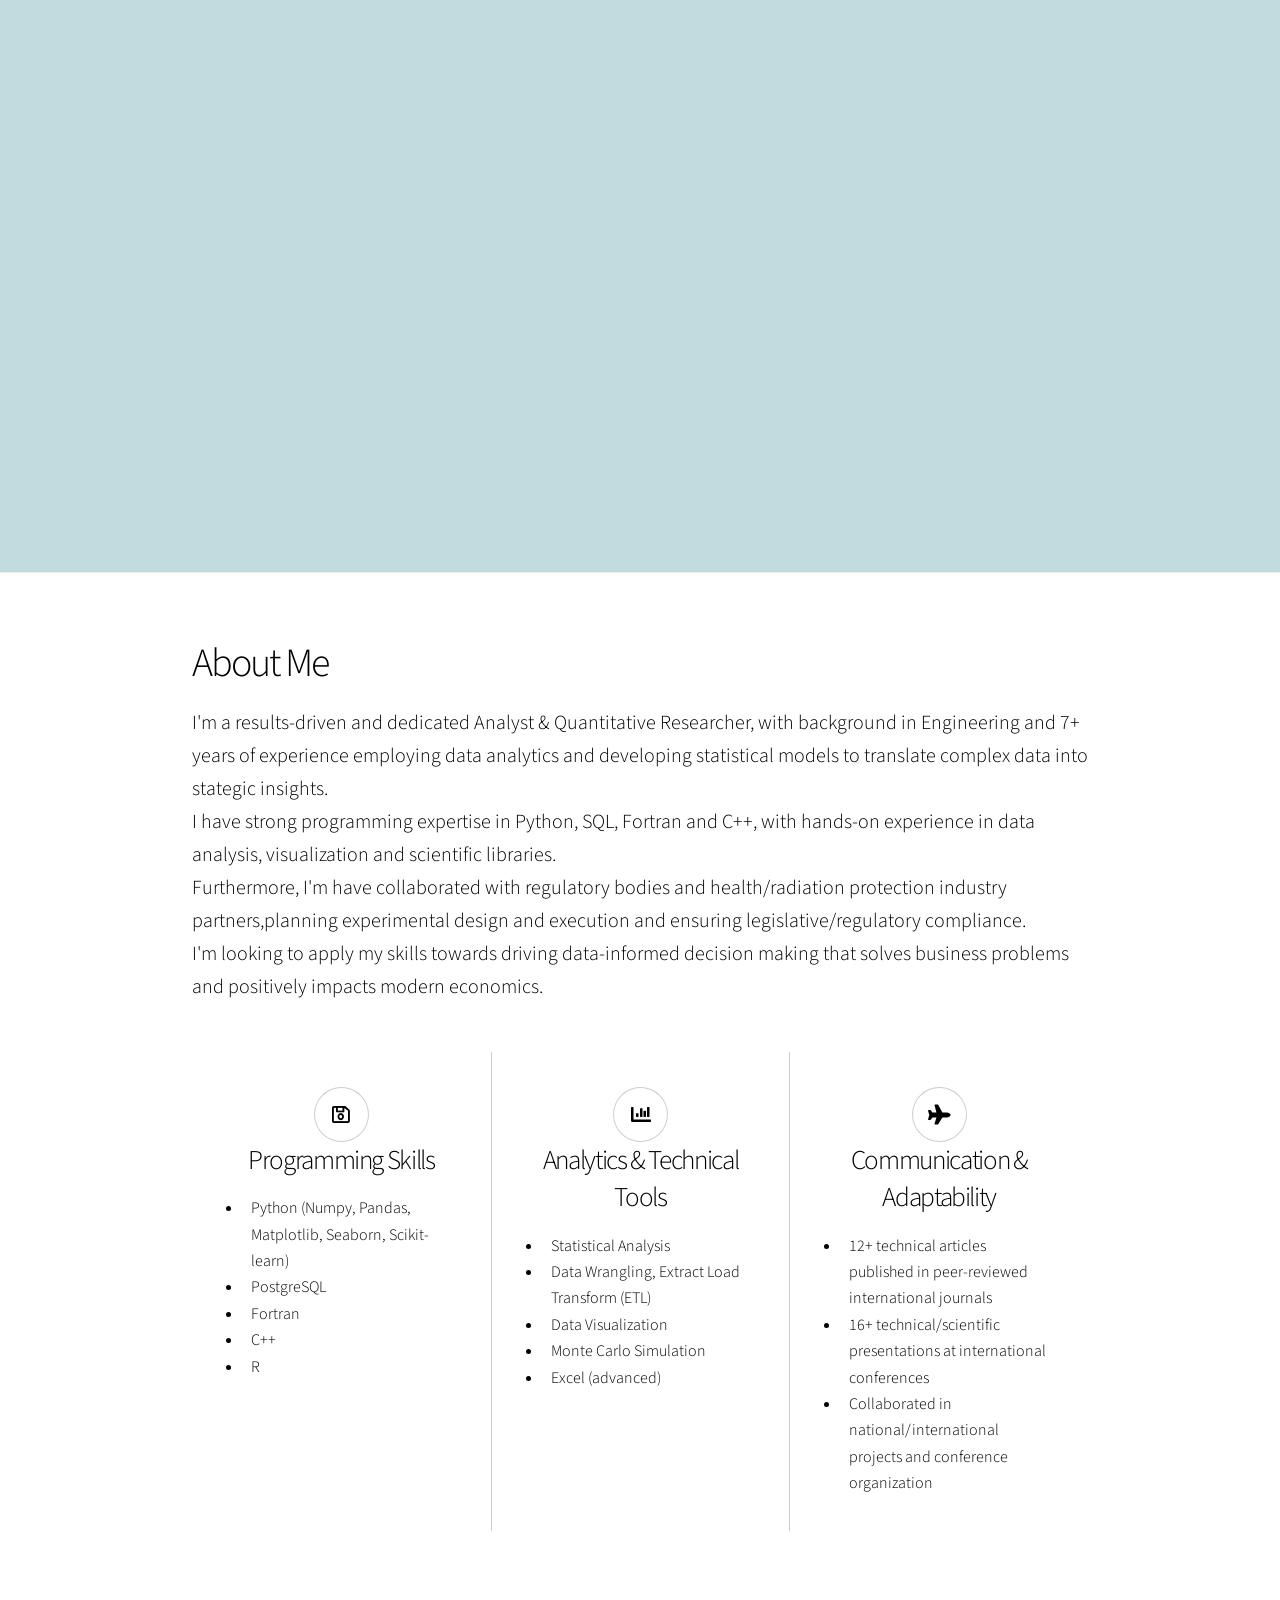
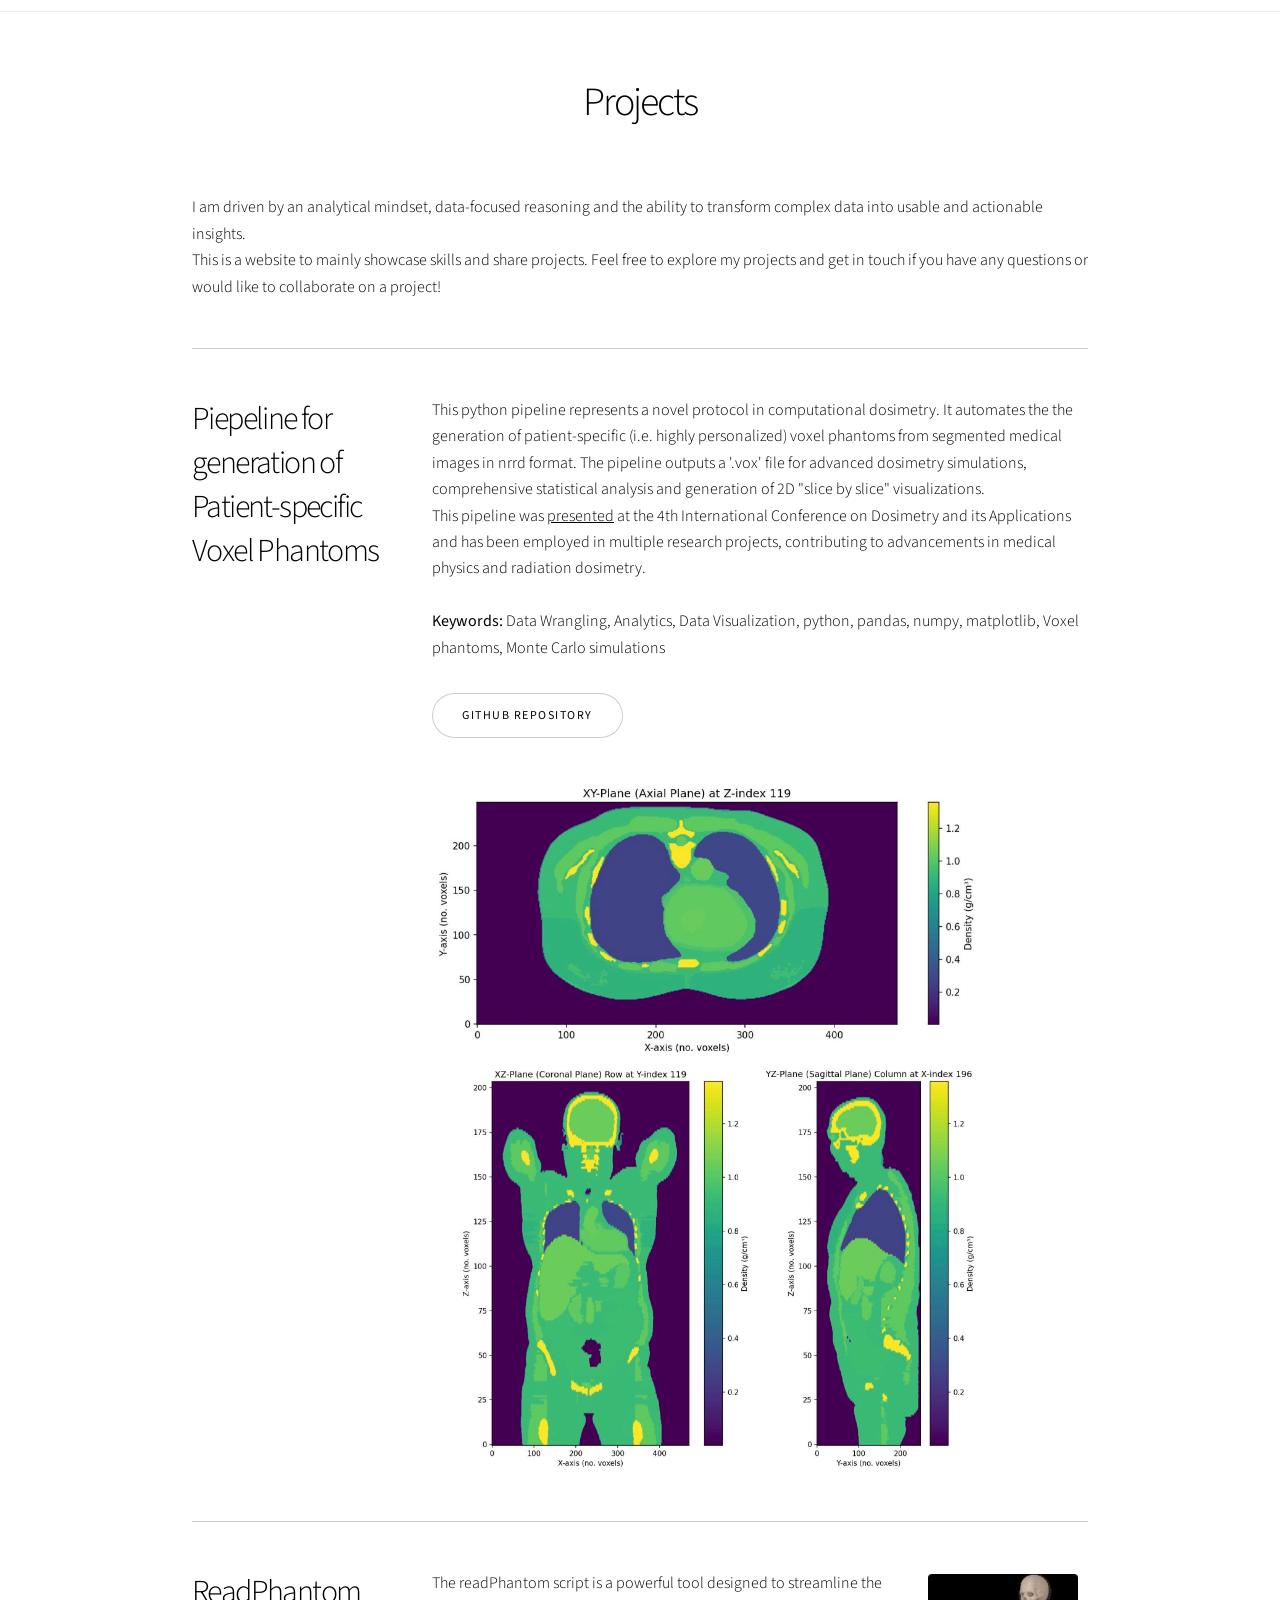
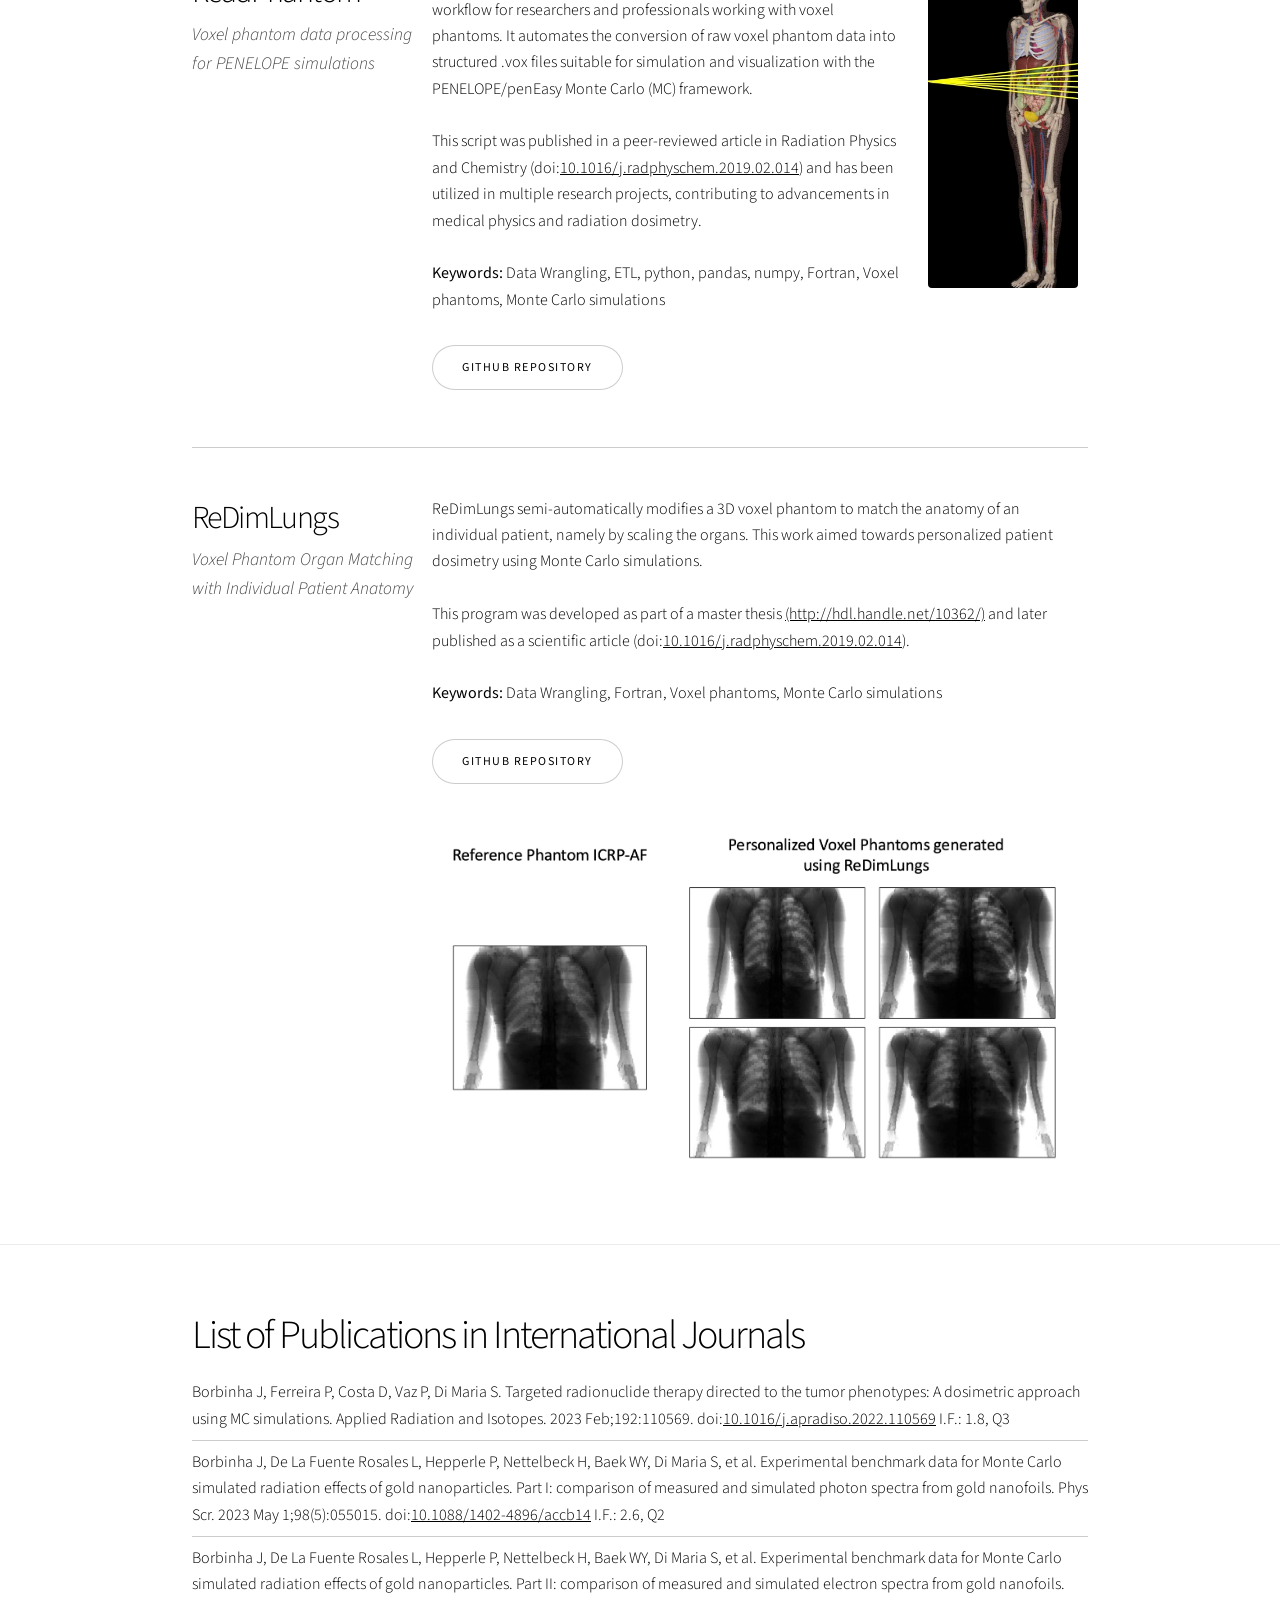
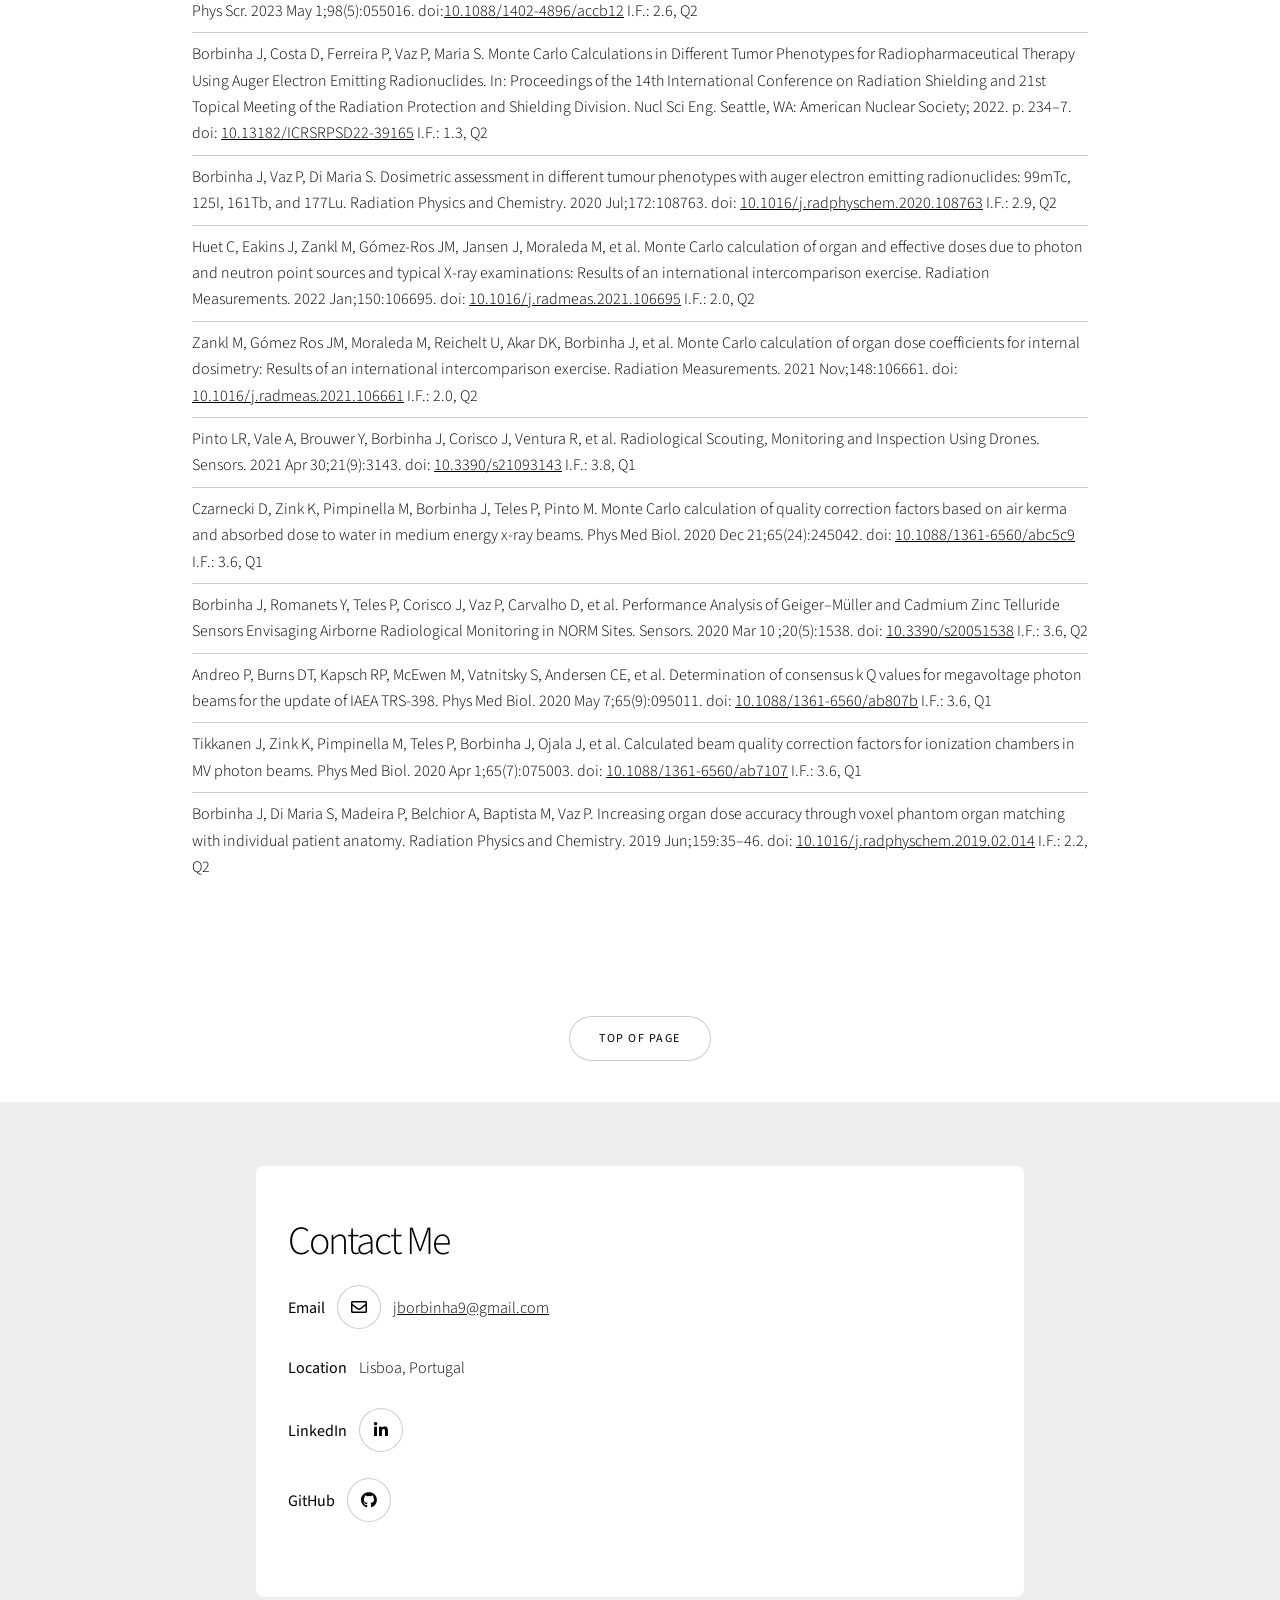
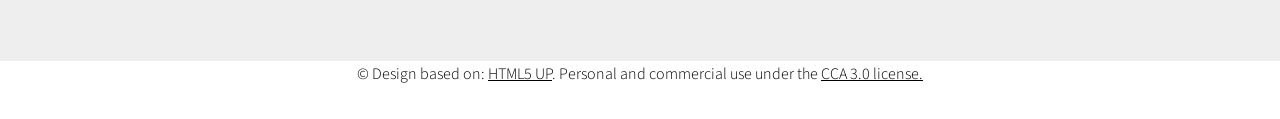
==== docs/index.html @ db6b52e3 "Update index.html" ====
<!DOCTYPE HTML>
<!--
	Personal website for publishing portfolio of Jorge Cebola Borbinha
	https://jorgeborbinha.github.io 
-->
<html>
	<head>
		<title>Jorge Borbinha</title>
		<meta charset="utf-8" />
		<meta name="viewport" content="width=device-width, initial-scale=1, user-scalable=no" />
		<link rel="stylesheet" href="assets/css/main.css" />
		<noscript><link rel="stylesheet" href="assets/css/noscript.css" /></noscript>
	</head>
	<body class="is-preload">

		<!-- Wrapper -->
			<div id="wrapper" class="divided">

				<!-- Banner Wallpaper -->
					<section class="banner style1 orient-left color6 content-align-left image-position-right halfscreen onload-image-fade-up onload-content-fade-up"> <!--- onload-content-fade-right --->
						<div class="content">
							<h1>Greetings! <br> I'm Jorge Borbinha!</h1>
							<p class="major">I'm an Analyst & Quantitative Researcher, passionate 
								about employing data analytics, visualization and developing statistical models to translate 
								complex data into stategic insights.
							</p>
							
							<ul class="icons">
							<li><a href="mailto:jborbinha9@gmail.com" class="icon style2 fa-envelope"><span class="label">Email</span></a></li>
							<li><a href="https://www.linkedin.com/in/jorgeborbinha/" class="icon brands style2 fa-linkedin-in"><span class="label">Linked In</span></a></li>
							<li><a href="https://github.com/jorge-borbinha" class="icon brands style2 fa-github"><span class="label">Github</span></a></li>
							</ul>
							
							<!-- DOWNLOAD CV BUTTON -- -- -- -- -- -- -- -- -- DOWNLOAD CV BUTTON -->
							<p><a href="CV/CV_Jorge_Borbinha.pdf" class="button"> Download CV </a></p>
							<!-- DOWNLOAD CV BUTTON -- -- -- -- -- -- -- -- -- DOWNLOAD CV BUTTON -->

						</div>

						<div class="image">
							<img src="images/foto_JB.jpg" alt="" />
						</div>
					</section>

				<!-- About Me -->
					<section class="wrapper style1 align-left">
						<div class="inner">
							<h2>About Me</h2>
							<p class="major">I'm a results-driven and dedicated Analyst & Quantitative Researcher, with background in Engineering and 
								7+ years of experience employing data analytics and developing statistical models to translate complex 
								data into stategic insights.
						    <br>I have strong programming expertise in Python, SQL, Fortran and C++, with hands-on experience in data analysis, 
							visualization and scientific libraries. 
							<br>Furthermore, I'm have collaborated with regulatory bodies and health/radiation protection industry partners,planning 
							experimental design and execution and ensuring legislative/regulatory compliance.
							<br>I'm looking to apply my skills towards driving data-informed decision making that solves business problems and 
							positively impacts modern economics.
							</p>

								<div class="items style1 medium "> <!-- onscroll-fade-in -->
								<section>
									<span class="icon style2 major fa-save"> <h4> Programming Skills </h4> </span>
									<ul>
									<li> Python (Numpy, Pandas, Matplotlib, Seaborn, Scikit-learn)</li>
									<li> PostgreSQL</li>
									<li> Fortran</li>
									<li> C++</li>
									<li> R</li>
									</ul>
								</section>
								<section>
									<span class="icon solid style2 major fa-chart-bar"> <h4>Analytics & Technical Tools</h4> </span>
									<ul>
									<li> Statistical Analysis</li>
									<li> Data Wrangling, Extract Load Transform (ETL)</li>
									<li> Data Visualization</li>
									<li> Monte Carlo Simulation</li>
									<li> Excel (advanced)</li>
									</ul>
								</section>
								<section>
									<span class="icon solid style2 major fa-plane"> <h4>Communication & Adaptability</h4> </span>
		                            <ul>
									<li>12+ technical articles published in peer-reviewed international journals</li>
									<li>16+ technical/scientific presentations at international conferences</li>
									<li>Collaborated in national/international projects and conference organization</li>
								    </ul>
								</section>
							</div>
						</div>
					</section>

				<!-- Projects -->
					<section class="wrapper style1 align-center">
						<div class="inner">
							<h2>Projects</h2>

							<div class="index align-left">
							<p>I am driven by an analytical mindset, data-focused reasoning and the ability to transform complex data into 
								usable and actionable insights.
							<br>This is a website to mainly showcase skills and share projects. 
								Feel free to explore my projects and get in touch if you have any questions or would like to collaborate on a project! 
							</p>
							<!-- Project 1 -->
							<section>
								<header>
									<h3>Piepeline for generation of Patient-specific <br> Voxel Phantoms</h3>
								</header>
								<div class="content">
								<p>
								This python pipeline represents a novel protocol in computational dosimetry. It automates the the generation of 
								patient-specific (i.e. highly personalized) voxel phantoms from segmented medical images in nrrd format.
								The pipeline outputs a '.vox' file for advanced dosimetry simulations, comprehensive statistical analysis and 
								generation of 2D "slice by slice" visualizations.
								<br>
								This pipeline was <a href="https://github.com/jorge-borbinha/Patient-specific_voxel_phantom_generation/blob/445ae0bfa9ae446052cf36122c849203a5ff1c18/resources/apr_ICDA4_JB.pdf" target="_blank">presented</a> at the 
								4th International Conference on Dosimetry and its Applications and has been employed in multiple research projects, 
								contributing to advancements in medical physics and radiation dosimetry.
								<br><br>
								<b>Keywords:</b> Data Wrangling, Analytics, Data Visualization, python, pandas, numpy, matplotlib, Voxel phantoms, Monte Carlo simulations
								</p>
								<ul class="actions stacked">
									<li><a href="https://github.com/jorge-borbinha/Patient-specific_voxel_phantom_file_generation" target="_blank" class="button">Github Repository</a></li>
								</ul>
								<span class="image fit">
									<a href="https://github.com/jorge-borbinha/Patient-specific_voxel_phantom_generation" target="_blank"> 
										<img src="images/phantom_avg_plots.jpg" 
										alt="Comparison between reference phantom ICRP-AF and four examples of personalized voxel phantoms generated using reDimLungs." 
										style="width:550px; height:auto;"/> 
									</a>
								</span>
								</div>
							</section>

							<!-- Project 2 -->
							<section>
								<header>
									<h3>ReadPhantom</h3>
									<p>Voxel phantom data processing for PENELOPE simulations</p>
								</header>
								<div class="content">
								<p>
								<span class="image right">
									<a href="https://github.com/jorge-borbinha/ReadPhantom" target="_blank"> 
										<img src="images/ICRP_AF_image_irradiation.jpg" alt="ICRP-AF voxel phantom thorax irradiated by cone beam." style="width:150px; height:auto;"/> 
									</a>
								</span>
								The readPhantom script is a powerful tool designed to streamline the workflow for researchers and professionals working 
								with voxel phantoms. It automates the conversion of raw voxel phantom data into structured .vox files suitable for 
								simulation and visualization with the PENELOPE/penEasy Monte Carlo (MC) framework.
								<br><br>
								This script was published in a peer-reviewed article in Radiation Physics and Chemistry 
								(doi:<a href="https://doi.org/10.1016/j.radphyschem.2019.02.014" target="_blank">10.1016/j.radphyschem.2019.02.014</a>) 
								and has been utilized in multiple research projects, contributing to advancements in medical physics and radiation dosimetry.
								<br><br>
								<b>Keywords:</b> Data Wrangling, ETL, python, pandas, numpy, Fortran, Voxel phantoms, Monte Carlo simulations
									
								</p>

								<ul class="actions stacked">
								<li><a href="https://github.com/jorge-borbinha/ReadPhantom" target="_blank" class="button">Github Repository</a></li>
								</ul>

								</div>
							</section>

				            <!-- Project 3 -->
							<section>
								<header>
									<h3>ReDimLungs</h3>
									<p>Voxel Phantom Organ Matching with Individual Patient Anatomy</p>
								</header>
								<div class="content">
								<p>ReDimLungs semi-automatically modifies a 3D voxel phantom to match the anatomy of an individual patient, namely 
								by scaling the organs. This work aimed towards personalized patient dosimetry using Monte Carlo simulations.
								<br><br>
								This program was developed as part of a master thesis <a href="https://run.unl.pt/bitstream/10362/29982/1/Borbinha_2017.pdf" target="_blank">(http://hdl.handle.net/10362/)</a> 
								and later published as a scientific article (doi:<a href="https://doi.org/10.1016/j.radphyschem.2019.02.014" target="_blank">10.1016/j.radphyschem.2019.02.014</a>).
								<br><br>
								<b>Keywords:</b> Data Wrangling, Fortran, Voxel phantoms, Monte Carlo simulations
								</p>
								<ul class="actions stacked">
									<li><a href="https://github.com/jorge-borbinha/reDimLungs" target="_blank" class="button">Github Repository</a></li>
								</ul>
								
								<span class="image fit">
									<a href="https://github.com/jorge-borbinha/reDimLungs" target="_blank"> 
										<img src="images/image_ReDimLungs_personalized_phantoms.jpg" 
										alt="Comparison between reference phantom ICRP-AF and four examples of personalized voxel phantoms generated using reDimLungs." 
										style="width:auto; height:340px;"/> 
									</a>
								</span>
								</div>
							</section>

							</div>

						</div>
					</section>

					
				<!-- List of Publications -->
					<section class="wrapper style1 align-left">
						<div class="inner">
							<h2>List of Publications in International Journals</h2>
							<ul class="alt">
								<li>Borbinha J, Ferreira P, Costa D, Vaz P, Di Maria S. Targeted radionuclide therapy directed to the tumor phenotypes: A dosimetric approach using MC simulations. Applied Radiation and Isotopes. 2023 Feb;192:110569. 
									doi:<a href="https://doi.org/10.1016/j.apradiso.2022.110569" target="_blank">10.1016/j.apradiso.2022.110569</a> I.F.: 1.8, Q3</li>
								<li>Borbinha J, De La Fuente Rosales L, Hepperle P, Nettelbeck H, Baek WY, Di Maria S, et al. Experimental benchmark data for Monte Carlo simulated radiation effects of gold nanoparticles. Part I: comparison of measured and simulated photon spectra from gold nanofoils. Phys Scr. 2023 May 1;98(5):055015. 
									doi:<a href="https://doi.org/10.1088/1402-4896/accb14" target="_blank">10.1088/1402-4896/accb14</a> I.F.: 2.6, Q2</li>
								<li>Borbinha J, De La Fuente Rosales L, Hepperle P, Nettelbeck H, Baek WY, Di Maria S, et al. Experimental benchmark data for Monte Carlo simulated radiation effects of gold nanoparticles. Part II: comparison of measured and simulated electron spectra from gold nanofoils. Phys Scr. 2023 May 1;98(5):055016. 
									doi:<a href="https://doi.org/10.1088/1402-4896/accb12" target="_blank">10.1088/1402-4896/accb12</a> I.F.: 2.6, Q2 </li>
								<li>Borbinha J, Costa D, Ferreira P, Vaz P, Maria S. Monte Carlo Calculations in Different Tumor Phenotypes for Radiopharmaceutical Therapy Using Auger Electron Emitting Radionuclides. In: Proceedings of the 14th International Conference on Radiation Shielding and 21st Topical Meeting of the Radiation Protection and Shielding Division. Nucl Sci Eng. Seattle, WA: American Nuclear Society; 2022. p. 234–7. 
									doi: <a href="https://doi.org/10.13182/ICRSRPSD22-39165" target="_blank">10.13182/ICRSRPSD22-39165</a> I.F.: 1.3, Q2 </li>
								<li>Borbinha J, Vaz P, Di Maria S. Dosimetric assessment in different tumour phenotypes with auger electron emitting radionuclides: 99mTc, 125I, 161Tb, and 177Lu. Radiation Physics and Chemistry. 2020 Jul;172:108763. 
									doi: <a href="https://doi.org/10.1016/j.radphyschem.2020.108763" target="_blank">10.1016/j.radphyschem.2020.108763</a> I.F.: 2.9, Q2 </li>
								<li>Huet C, Eakins J, Zankl M, Gómez-Ros JM, Jansen J, Moraleda M, et al. Monte Carlo calculation of organ and effective doses due to photon and neutron point sources and typical X-ray examinations: Results of an international intercomparison exercise. Radiation Measurements. 2022 Jan;150:106695. 
									doi: <a href="https://doi.org/10.1016/j.radmeas.2021.106695" target="_blank">10.1016/j.radmeas.2021.106695</a> I.F.: 2.0, Q2 </li>
								<li>Zankl M, Gómez Ros JM, Moraleda M, Reichelt U, Akar DK, Borbinha J, et al. Monte Carlo calculation of organ dose coefficients for internal dosimetry: Results of an international intercomparison exercise. Radiation Measurements. 2021 Nov;148:106661. 
									doi: <a href="https://doi.org/10.1016/j.radmeas.2021.106661" target="_blank">10.1016/j.radmeas.2021.106661</a> I.F.: 2.0, Q2 </li>
								<li>Pinto LR, Vale A, Brouwer Y, Borbinha J, Corisco J, Ventura R, et al. Radiological Scouting, Monitoring and Inspection Using Drones. Sensors. 2021 Apr 30;21(9):3143. 
									doi: <a href="https://doi.org/10.3390/s21093143" target="_blank">10.3390/s21093143</a> I.F.: 3.8, Q1 </li>
								<li>Czarnecki D, Zink K, Pimpinella M, Borbinha J, Teles P, Pinto M. Monte Carlo calculation of quality correction factors based on air kerma and absorbed dose to water in medium energy x-ray beams. Phys Med Biol. 2020 Dec 21;65(24):245042. 
									doi: <a href="https://doi.org/10.1088/1361-6560/abc5c9" target="_blank">10.1088/1361-6560/abc5c9</a> I.F.: 3.6, Q1 </li>
								<li>Borbinha J, Romanets Y, Teles P, Corisco J, Vaz P, Carvalho D, et al. Performance Analysis of Geiger–Müller and Cadmium Zinc Telluride Sensors Envisaging Airborne Radiological Monitoring in NORM Sites. Sensors. 2020 Mar 10 ;20(5):1538. 
									doi: <a href="https://doi.org/ " target="_blank">10.3390/s20051538</a> I.F.: 3.6, Q2 </li>
								<li>Andreo P, Burns DT, Kapsch RP, McEwen M, Vatnitsky S, Andersen CE, et al. Determination of consensus k Q values for megavoltage photon beams for the update of IAEA TRS-398. Phys Med Biol. 2020 May 7;65(9):095011. 
									doi: <a href="https://doi.org/10.1088/1361-6560/ab807b" target="_blank">10.1088/1361-6560/ab807b</a> I.F.: 3.6, Q1 </li>
								<li>Tikkanen J, Zink K, Pimpinella M, Teles P, Borbinha J, Ojala J, et al. Calculated beam quality correction factors for ionization chambers in MV photon beams. Phys Med Biol. 2020 Apr 1;65(7):075003. 
									doi: <a href="https://doi.org/10.1088/1361-6560/ab7107" target="_blank">10.1088/1361-6560/ab7107</a> I.F.: 3.6, Q1 </li>
								<li>Borbinha J, Di Maria S, Madeira P, Belchior A, Baptista M, Vaz P. Increasing organ dose accuracy through voxel phantom organ matching with individual patient anatomy. Radiation Physics and Chemistry. 2019 Jun;159:35–46. 
									doi: <a href="https://doi.org/10.1016/j.radphyschem.2019.02.014" target="_blank">10.1016/j.radphyschem.2019.02.014</a> I.F.: 2.2, Q2 </li>
							</ul>
							</div>
						</div>
					</section>

				<!-- Back to top button -->
					<section class="wrapper style1 align-center">
						<div class="inner medium">
							<a href="https://jorge-borbinha.github.io" class="button"> TOP OF PAGE </a>
						</div>
					</section>

				<!-- Contact Me -->
					<section class="wrapper style2 align-left">
						<div class="inner medium">
							<h2>Contact Me</h2>
							<p> 
							<b>Email</b>&nbsp;&nbsp;&nbsp; <a href="mailto:jborbinha9@gmail.com" class="icon style2 fa-envelope"><span class="label">Email</span></a> &nbsp;&nbsp; <a href="mailto:jborbinha9@gmail.com"> jborbinha9@gmail.com</a>
							<br><br>
							<b>Location</b>&nbsp;&nbsp;&nbsp; Lisboa, Portugal
							<br><br>
							<b>LinkedIn</b>&nbsp;&nbsp;&nbsp; <a href="https://www.linkedin.com/in/jorgeborbinha/" class="icon brands style2 fa-linkedin-in"><span class="label">LinkedIn</span></a>
							<br><br>
							<b>GitHub</b>&nbsp;&nbsp;&nbsp; <a href="https://github.com/jorge-borbinha" class="icon brands style2 fa-github"><span class="label">Github</span></a>
							<br><br> 
							</p>
						</div>
					</section>

				<!-- Footer -->
					<footer class="wrapper style1 align-center">
							<p>&copy; Design based on: <a href="https://html5up.net">HTML5 UP</a>.
							Personal and commercial use under the <a href="https://html5up.net/license"> CCA 3.0 license. </a>
							</p>
					</footer>

			</div>

		<!-- Scripts -->
			<script src="assets/js/jquery.min.js"></script>
			<script src="assets/js/jquery.scrollex.min.js"></script>
			<script src="assets/js/jquery.scrolly.min.js"></script>
			<script src="assets/js/browser.min.js"></script>
			<script src="assets/js/breakpoints.min.js"></script>
			<script src="assets/js/util.js"></script>
			<script src="assets/js/main.js"></script>

	</body>
	<!-- HTML5 UP | html5up.net | @ajlkn -->

</html>
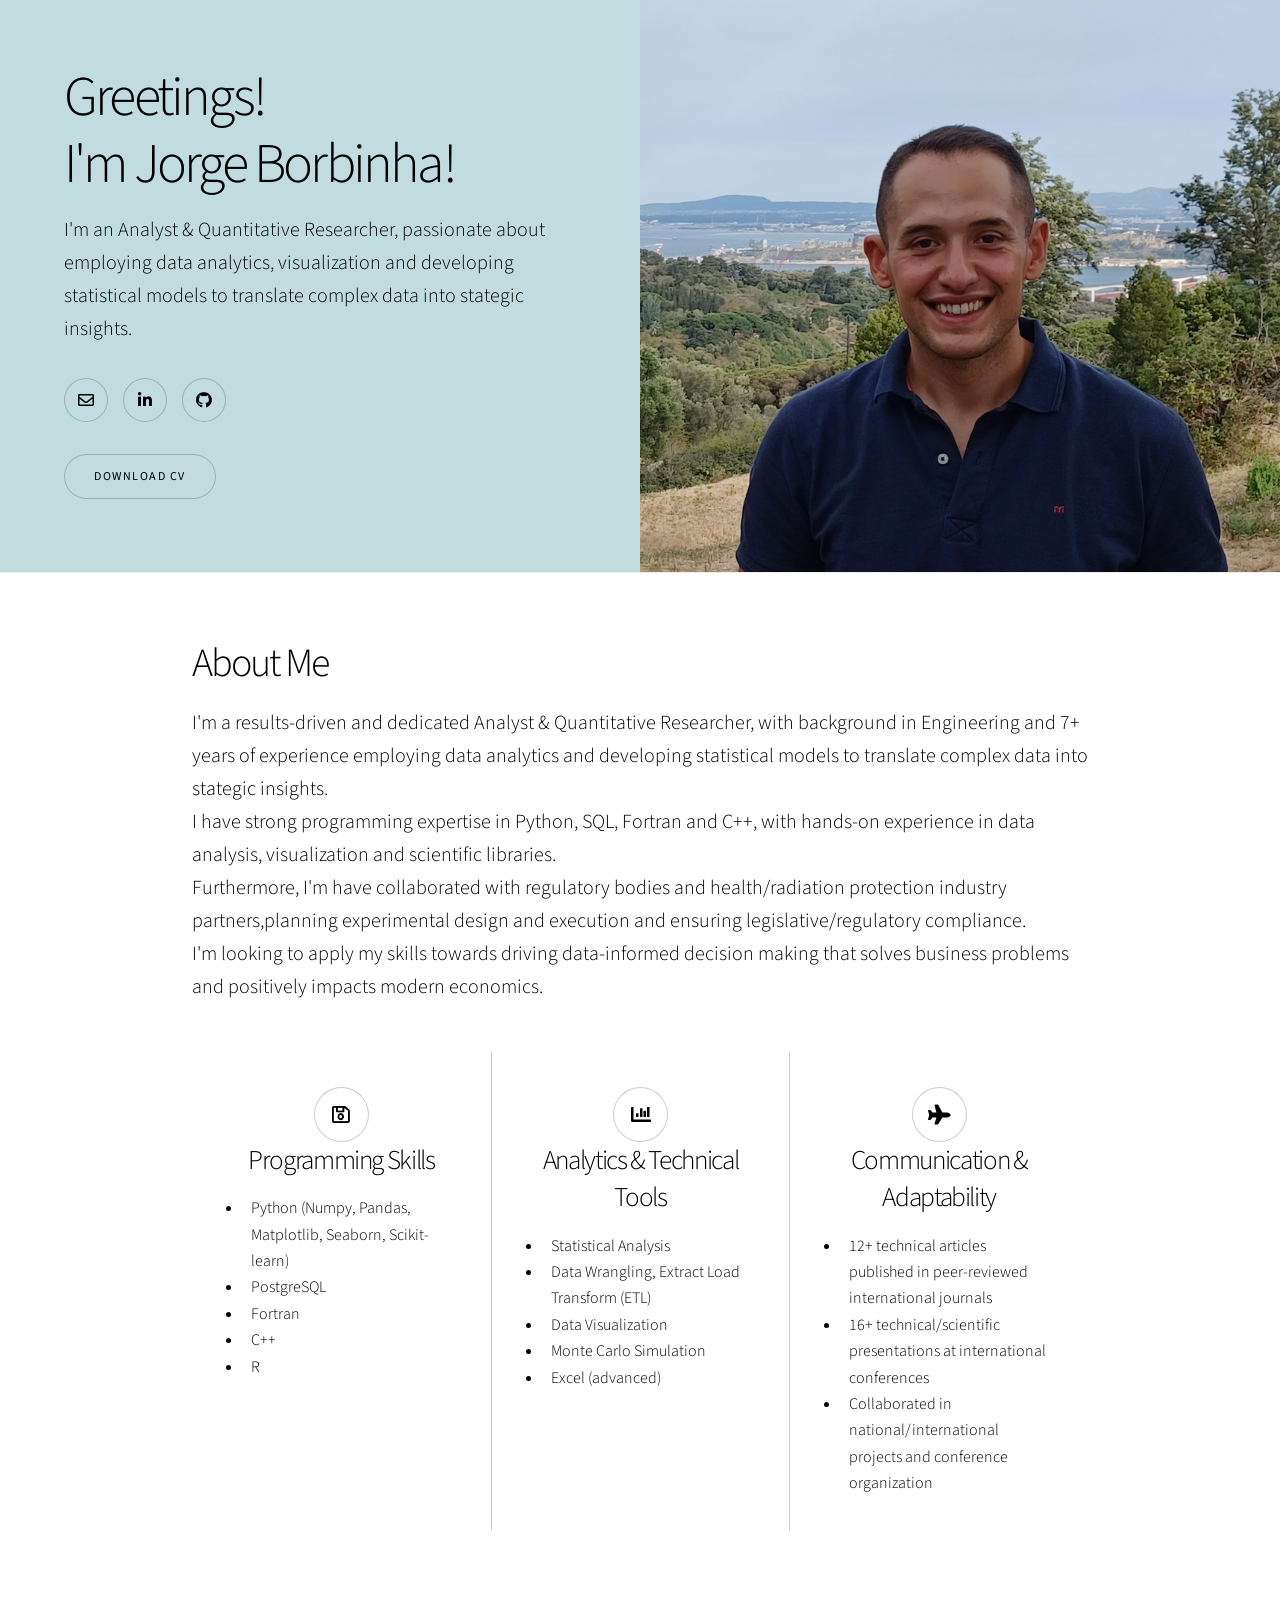
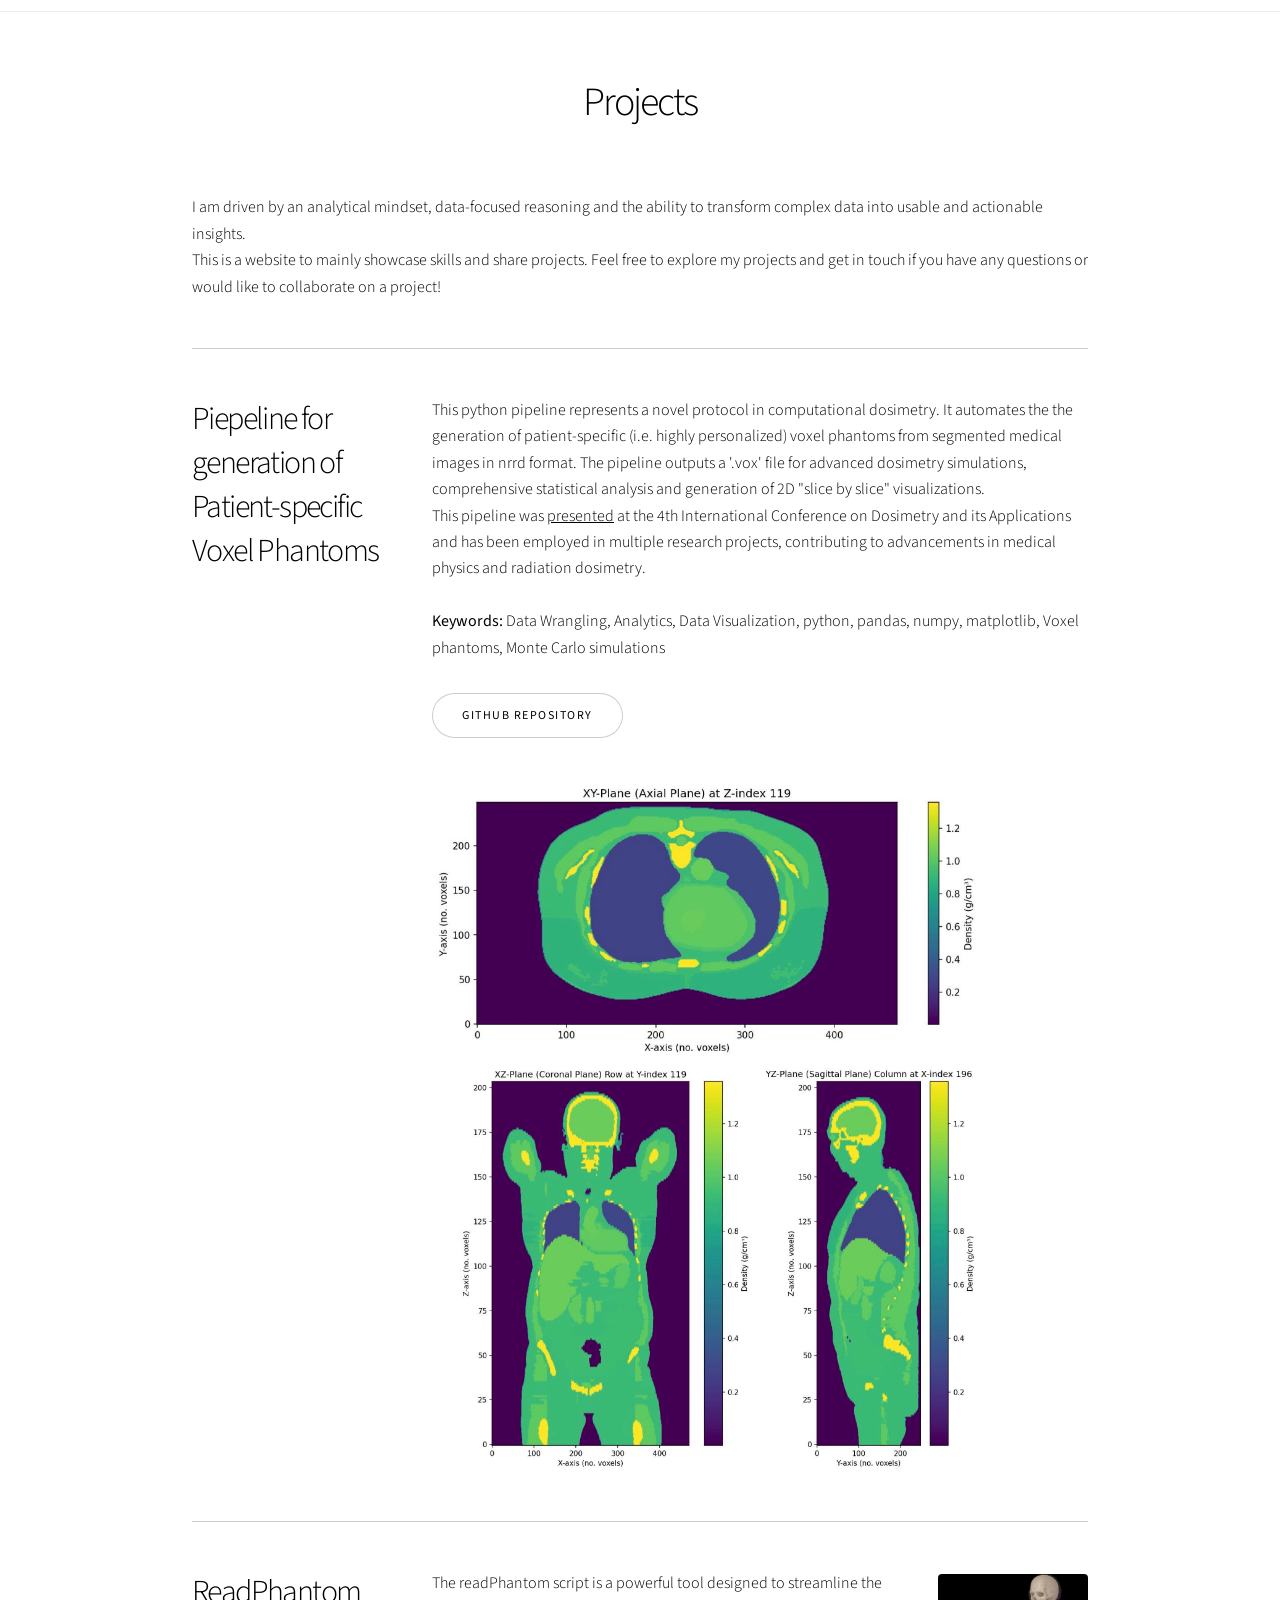
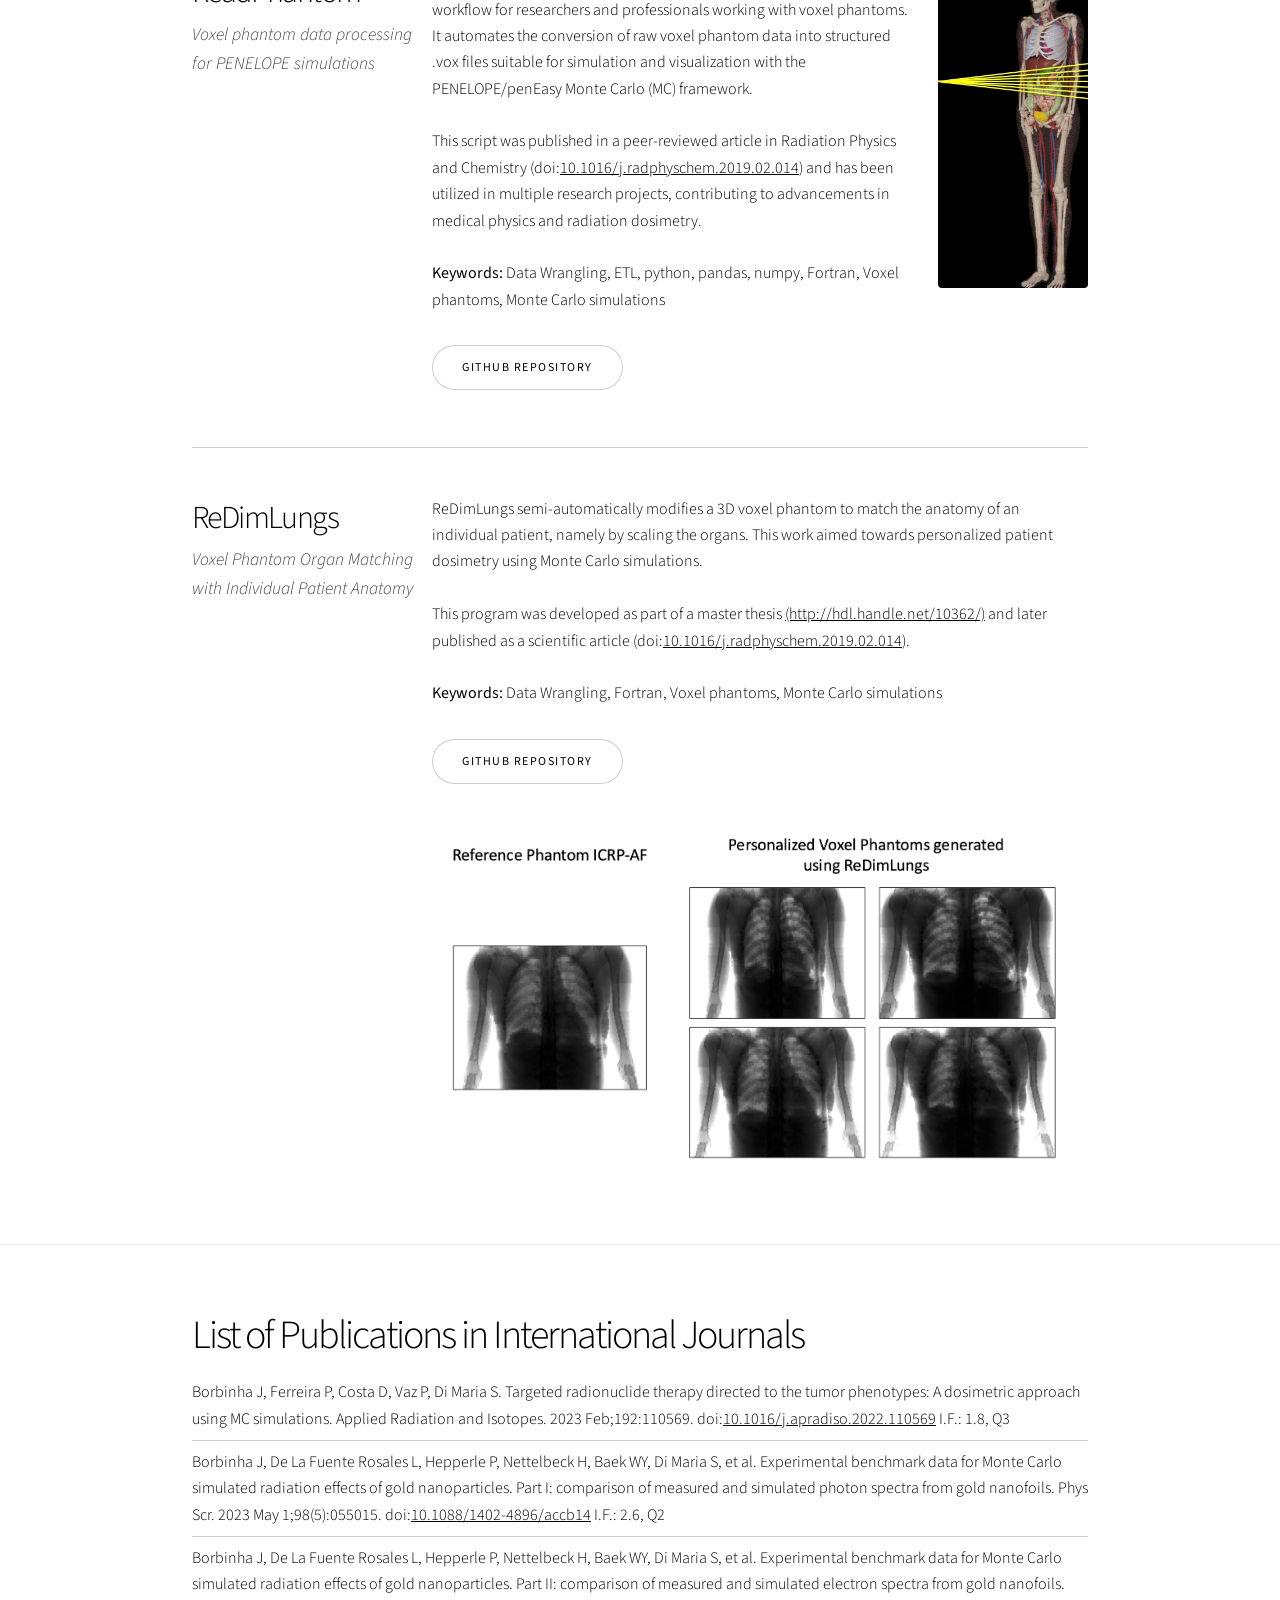
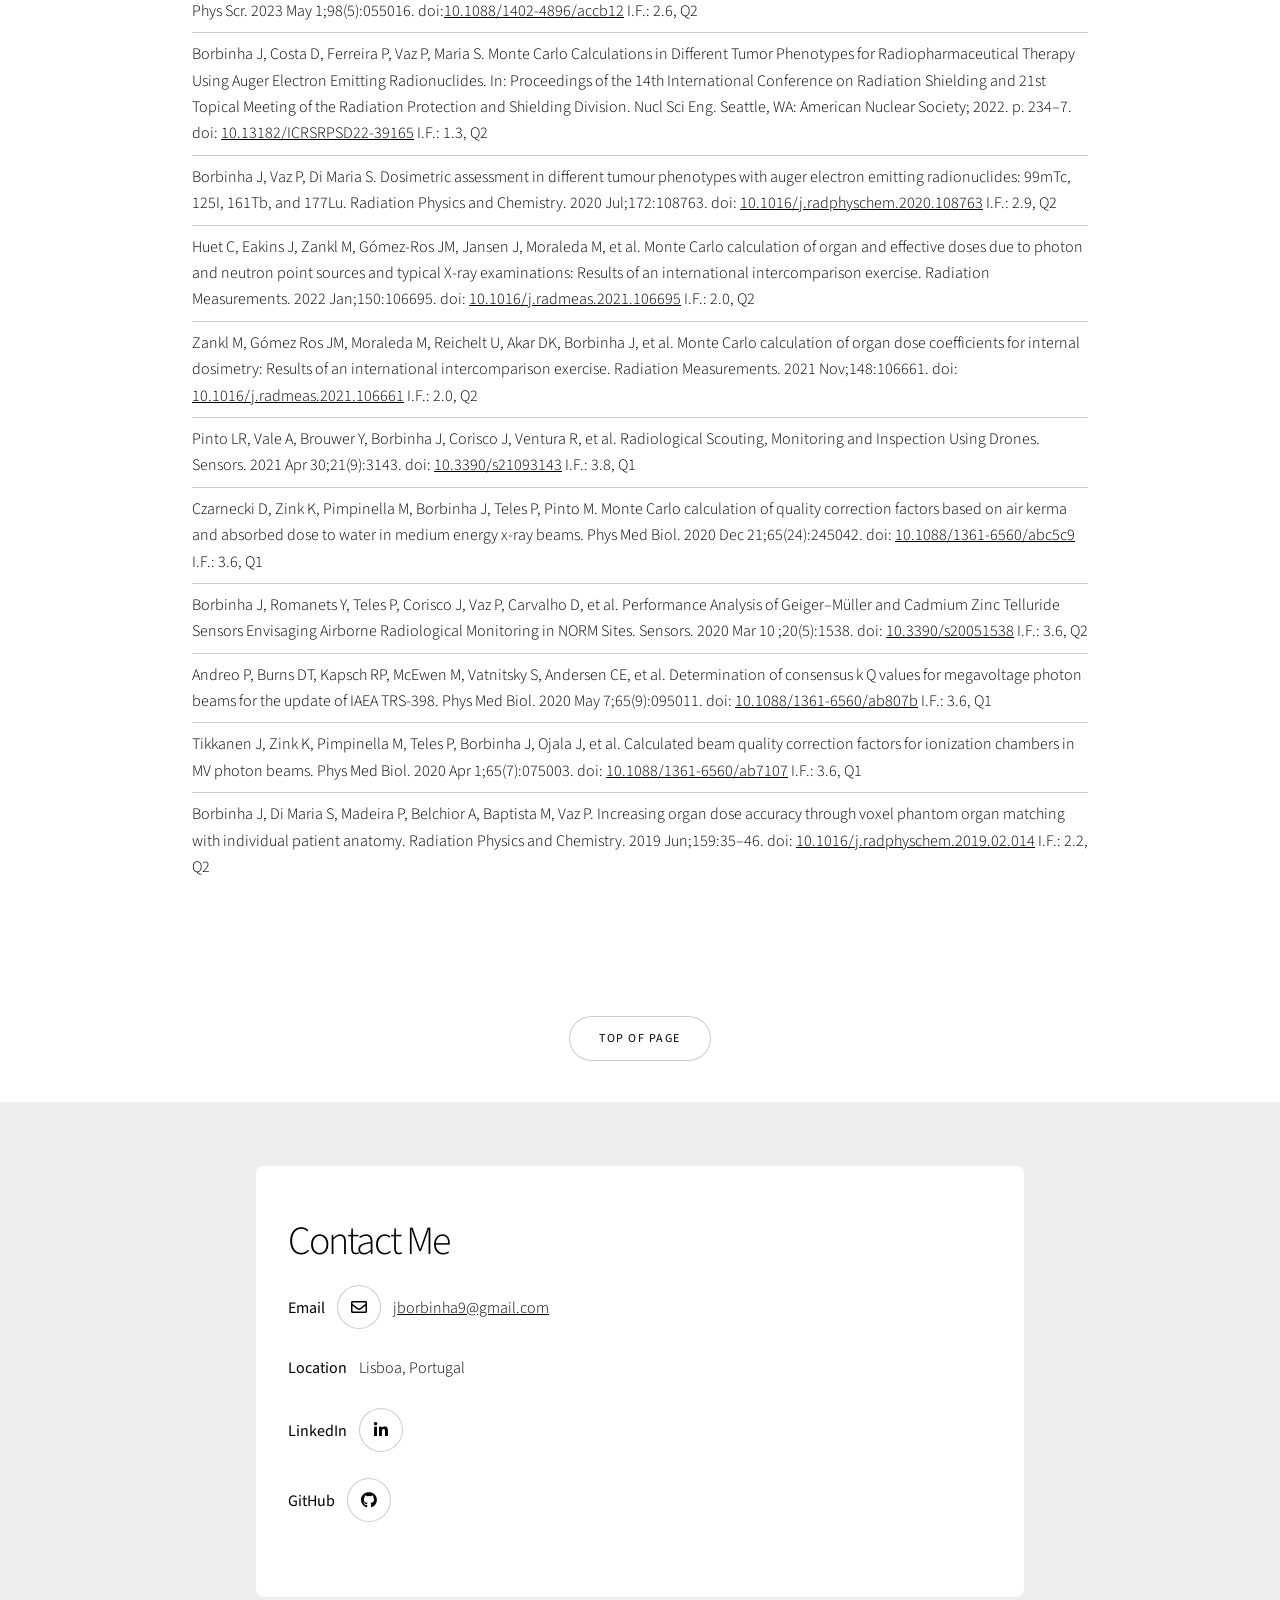
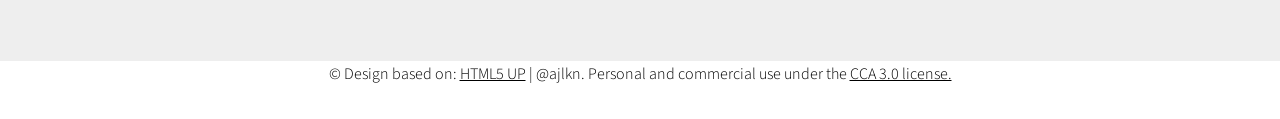
==== commit f65ccf5c: "Update index.html" ====
--- a/docs/index.html
+++ b/docs/index.html
@@ -2,6 +2,9 @@
 <!--
 	Personal website for publishing portfolio of Jorge Cebola Borbinha
 	https://jorgeborbinha.github.io 
+	Design based on HTML5 UP
+	html5up.net | @ajlkn
+	Free for personal and commercial use under the CCA 3.0 license (html5up.net/license)
 -->
 <html>
 	<head>
@@ -261,7 +264,7 @@
 
 				<!-- Footer -->
 					<footer class="wrapper style1 align-center">
-							<p>&copy; Design based on: <a href="https://html5up.net">HTML5 UP</a>.
+							<p>&copy; Design based on: <a href="https://html5up.net">HTML5 UP</a> | @ajlkn.
 							Personal and commercial use under the <a href="https://html5up.net/license"> CCA 3.0 license. </a>
 							</p>
 					</footer>
@@ -278,6 +281,6 @@
 			<script src="assets/js/main.js"></script>
 
 	</body>
-	<!-- HTML5 UP | html5up.net | @ajlkn -->
 
 </html>
+
--- a/docs/assets/css/noscript.css
+++ b/docs/assets/css/noscript.css
@@ -0,0 +1,389 @@
+/*
+	Personal website for publishing portfolio of Jorge Cebola Borbinha
+	https://jorgeborbinha.github.io 
+	Design based on Story by HTML5 UP
+	html5up.net | @ajlkn
+	Free for personal and commercial use under the CCA 3.0 license (html5up.net/license)
+*/
+
+/* Banner (transitions) */
+
+	.banner.onload-content-fade-up .content {
+		-moz-transition: none;
+		-webkit-transition: none;
+		-ms-transition: none;
+		transition: none;
+	}
+
+	body.is-preload .banner.onload-content-fade-up .content {
+		-moz-transform: none;
+		-webkit-transform: none;
+		-ms-transform: none;
+		transform: none;
+		opacity: 1;
+	}
+
+	.banner.onload-content-fade-down .content {
+		-moz-transition: none;
+		-webkit-transition: none;
+		-ms-transition: none;
+		transition: none;
+	}
+
+	body.is-preload .banner.onload-content-fade-down .content {
+		-moz-transform: none;
+		-webkit-transform: none;
+		-ms-transform: none;
+		transform: none;
+		opacity: 1;
+	}
+
+	.banner.onload-content-fade-left .content {
+		-moz-transition: none;
+		-webkit-transition: none;
+		-ms-transition: none;
+		transition: none;
+	}
+
+	body.is-preload .banner.onload-content-fade-left .content {
+		-moz-transform: none;
+		-webkit-transform: none;
+		-ms-transform: none;
+		transform: none;
+		opacity: 1;
+	}
+
+	.banner.onload-content-fade-right .content {
+		-moz-transition: none;
+		-webkit-transition: none;
+		-ms-transition: none;
+		transition: none;
+	}
+
+	body.is-preload .banner.onload-content-fade-right .content {
+		-moz-transform: none;
+		-webkit-transform: none;
+		-ms-transform: none;
+		transform: none;
+		opacity: 1;
+	}
+
+	.banner.onload-content-fade-in .content {
+		-moz-transition: none;
+		-webkit-transition: none;
+		-ms-transition: none;
+		transition: none;
+	}
+
+	body.is-preload .banner.onload-content-fade-in .content {
+		-moz-transform: none;
+		-webkit-transform: none;
+		-ms-transform: none;
+		transform: none;
+		opacity: 1;
+	}
+
+	.banner.onload-image-fade-up .image {
+		-moz-transition: none;
+		-webkit-transition: none;
+		-ms-transition: none;
+		transition: none;
+	}
+
+		.banner.onload-image-fade-up .image img {
+			-moz-transition: none;
+			-webkit-transition: none;
+			-ms-transition: none;
+			transition: none;
+		}
+
+	body.is-preload .banner.onload-image-fade-up .image {
+		-moz-transform: none;
+		-webkit-transform: none;
+		-ms-transform: none;
+		transform: none;
+		opacity: 1;
+	}
+
+		body.is-preload .banner.onload-image-fade-up .image img {
+			opacity: 1;
+		}
+
+	.banner.onload-image-fade-down .image {
+		-moz-transition: none;
+		-webkit-transition: none;
+		-ms-transition: none;
+		transition: none;
+	}
+
+		.banner.onload-image-fade-down .image img {
+			-moz-transition: none;
+			-webkit-transition: none;
+			-ms-transition: none;
+			transition: none;
+		}
+
+	body.is-preload .banner.onload-image-fade-down .image {
+		-moz-transform: none;
+		-webkit-transform: none;
+		-ms-transform: none;
+		transform: none;
+		opacity: 1;
+	}
+
+		body.is-preload .banner.onload-image-fade-down .image img {
+			opacity: 1;
+		}
+
+	.banner.onload-image-fade-left .image {
+		-moz-transition: none;
+		-webkit-transition: none;
+		-ms-transition: none;
+		transition: none;
+	}
+
+		.banner.onload-image-fade-left .image img {
+			-moz-transition: none;
+			-webkit-transition: none;
+			-ms-transition: none;
+			transition: none;
+		}
+
+	body.is-preload .banner.onload-image-fade-left .image {
+		-moz-transform: none;
+		-webkit-transform: none;
+		-ms-transform: none;
+		transform: none;
+		opacity: 1;
+	}
+
+		body.is-preload .banner.onload-image-fade-left .image img {
+			opacity: 1;
+		}
+
+	.banner.onload-image-fade-right .image {
+		-moz-transition: none;
+		-webkit-transition: none;
+		-ms-transition: none;
+		transition: none;
+	}
+
+		.banner.onload-image-fade-right .image img {
+			-moz-transition: none;
+			-webkit-transition: none;
+			-ms-transition: none;
+			transition: none;
+		}
+
+	body.is-preload .banner.onload-image-fade-right .image {
+		-moz-transform: none;
+		-webkit-transform: none;
+		-ms-transform: none;
+		transform: none;
+		opacity: 1;
+	}
+
+		body.is-preload .banner.onload-image-fade-right .image img {
+			opacity: 1;
+		}
+
+	.banner.onload-image-fade-in .image img {
+		-moz-transition: none;
+		-webkit-transition: none;
+		-ms-transition: none;
+		transition: none;
+	}
+
+	body.is-preload .banner.onload-image-fade-in .image img {
+		opacity: 1;
+	}
+
+	.banner.onscroll-content-fade-up .content {
+		-moz-transition: none;
+		-webkit-transition: none;
+		-ms-transition: none;
+		transition: none;
+	}
+
+	.banner.onscroll-content-fade-up.is-inactive .content {
+		-moz-transform: none;
+		-webkit-transform: none;
+		-ms-transform: none;
+		transform: none;
+		opacity: 1;
+	}
+
+	.banner.onscroll-content-fade-down .content {
+		-moz-transition: none;
+		-webkit-transition: none;
+		-ms-transition: none;
+		transition: none;
+	}
+
+	.banner.onscroll-content-fade-down.is-inactive .content {
+		-moz-transform: none;
+		-webkit-transform: none;
+		-ms-transform: none;
+		transform: none;
+		opacity: 1;
+	}
+
+	.banner.onscroll-content-fade-left .content {
+		-moz-transition: none;
+		-webkit-transition: none;
+		-ms-transition: none;
+		transition: none;
+	}
+
+	.banner.onscroll-content-fade-left.is-inactive .content {
+		-moz-transform: none;
+		-webkit-transform: none;
+		-ms-transform: none;
+		transform: none;
+		opacity: 1;
+	}
+
+	.banner.onscroll-content-fade-right .content {
+		-moz-transition: none;
+		-webkit-transition: none;
+		-ms-transition: none;
+		transition: none;
+	}
+
+	.banner.onscroll-content-fade-right.is-inactive .content {
+		-moz-transform: none;
+		-webkit-transform: none;
+		-ms-transform: none;
+		transform: none;
+		opacity: 1;
+	}
+
+	.banner.onscroll-content-fade-in .content {
+		-moz-transition: none;
+		-webkit-transition: none;
+		-ms-transition: none;
+		transition: none;
+	}
+
+	.banner.onscroll-content-fade-in.is-inactive .content {
+		-moz-transform: none;
+		-webkit-transform: none;
+		-ms-transform: none;
+		transform: none;
+		opacity: 1;
+	}
+
+	.banner.onscroll-image-fade-up .image {
+		-moz-transition: none;
+		-webkit-transition: none;
+		-ms-transition: none;
+		transition: none;
+	}
+
+		.banner.onscroll-image-fade-up .image img {
+			-moz-transition: none;
+			-webkit-transition: none;
+			-ms-transition: none;
+			transition: none;
+		}
+
+	.banner.onscroll-image-fade-up.is-inactive .image {
+		-moz-transform: none;
+		-webkit-transform: none;
+		-ms-transform: none;
+		transform: none;
+		opacity: 1;
+	}
+
+		.banner.onscroll-image-fade-up.is-inactive .image img {
+			opacity: 1;
+		}
+
+	.banner.onscroll-image-fade-down .image {
+		-moz-transition: none;
+		-webkit-transition: none;
+		-ms-transition: none;
+		transition: none;
+	}
+
+		.banner.onscroll-image-fade-down .image img {
+			-moz-transition: none;
+			-webkit-transition: none;
+			-ms-transition: none;
+			transition: none;
+		}
+
+	.banner.onscroll-image-fade-down.is-inactive .image {
+		-moz-transform: none;
+		-webkit-transform: none;
+		-ms-transform: none;
+		transform: none;
+		opacity: 1;
+	}
+
+		.banner.onscroll-image-fade-down.is-inactive .image img {
+			opacity: 1;
+		}
+
+	.banner.onscroll-image-fade-left .image {
+		-moz-transition: none;
+		-webkit-transition: none;
+		-ms-transition: none;
+		transition: none;
+	}
+
+		.banner.onscroll-image-fade-left .image img {
+			-moz-transition: none;
+			-webkit-transition: none;
+			-ms-transition: none;
+			transition: none;
+		}
+
+	.banner.onscroll-image-fade-left.is-inactive .image {
+		-moz-transform: none;
+		-webkit-transform: none;
+		-ms-transform: none;
+		transform: none;
+		opacity: 1;
+	}
+
+		.banner.onscroll-image-fade-left.is-inactive .image img {
+			opacity: 1;
+		}
+
+	.banner.onscroll-image-fade-right .image {
+		-moz-transition: none;
+		-webkit-transition: none;
+		-ms-transition: none;
+		transition: none;
+	}
+
+		.banner.onscroll-image-fade-right .image img {
+			-moz-transition: none;
+			-webkit-transition: none;
+			-ms-transition: none;
+			transition: none;
+		}
+
+	.banner.onscroll-image-fade-right.is-inactive .image {
+		-moz-transform: none;
+		-webkit-transform: none;
+		-ms-transform: none;
+		transform: none;
+		opacity: 1;
+	}
+
+		.banner.onscroll-image-fade-right.is-inactive .image img {
+			opacity: 1;
+		}
+
+	.banner.onscroll-image-fade-in .image img {
+		-moz-transition: none;
+		-webkit-transition: none;
+		-ms-transition: none;
+		transition: none;
+	}
+
+	.banner.onscroll-image-fade-in.is-inactive .image img {
+		opacity: 1;
+	}
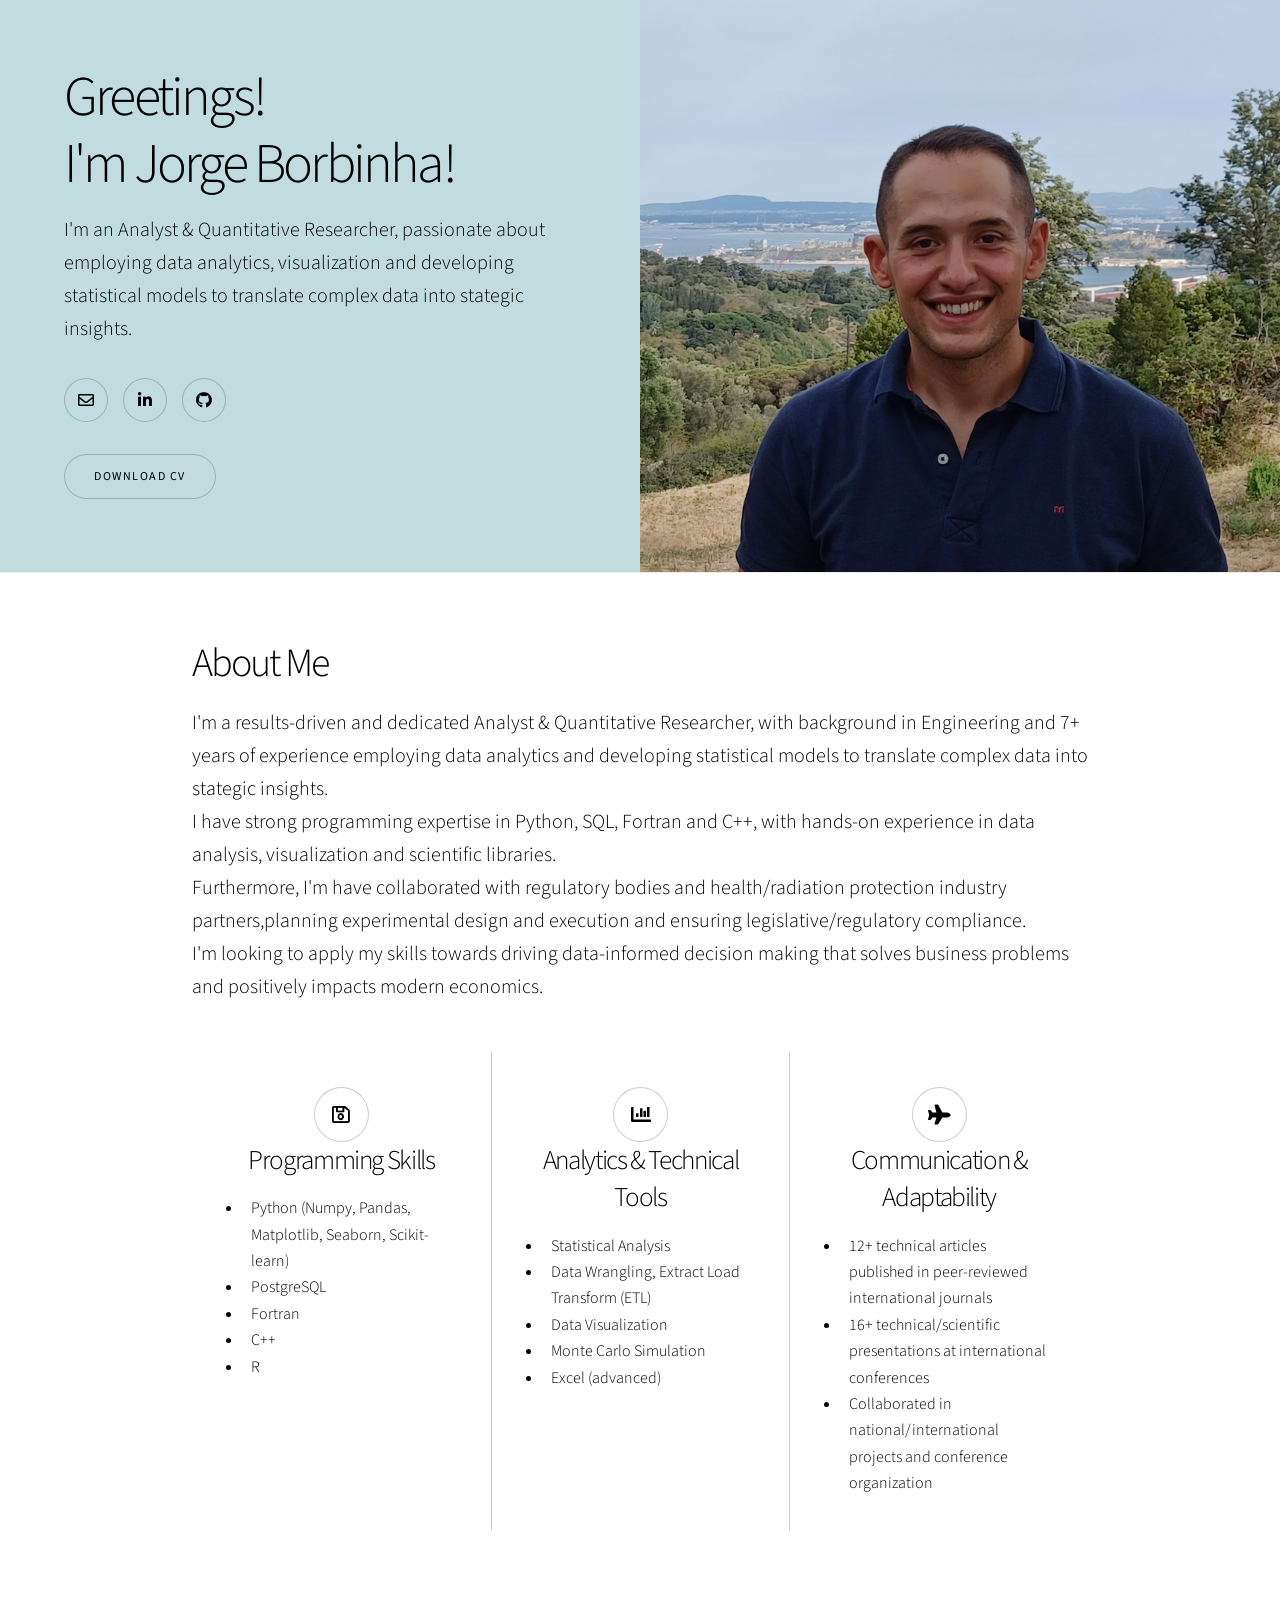
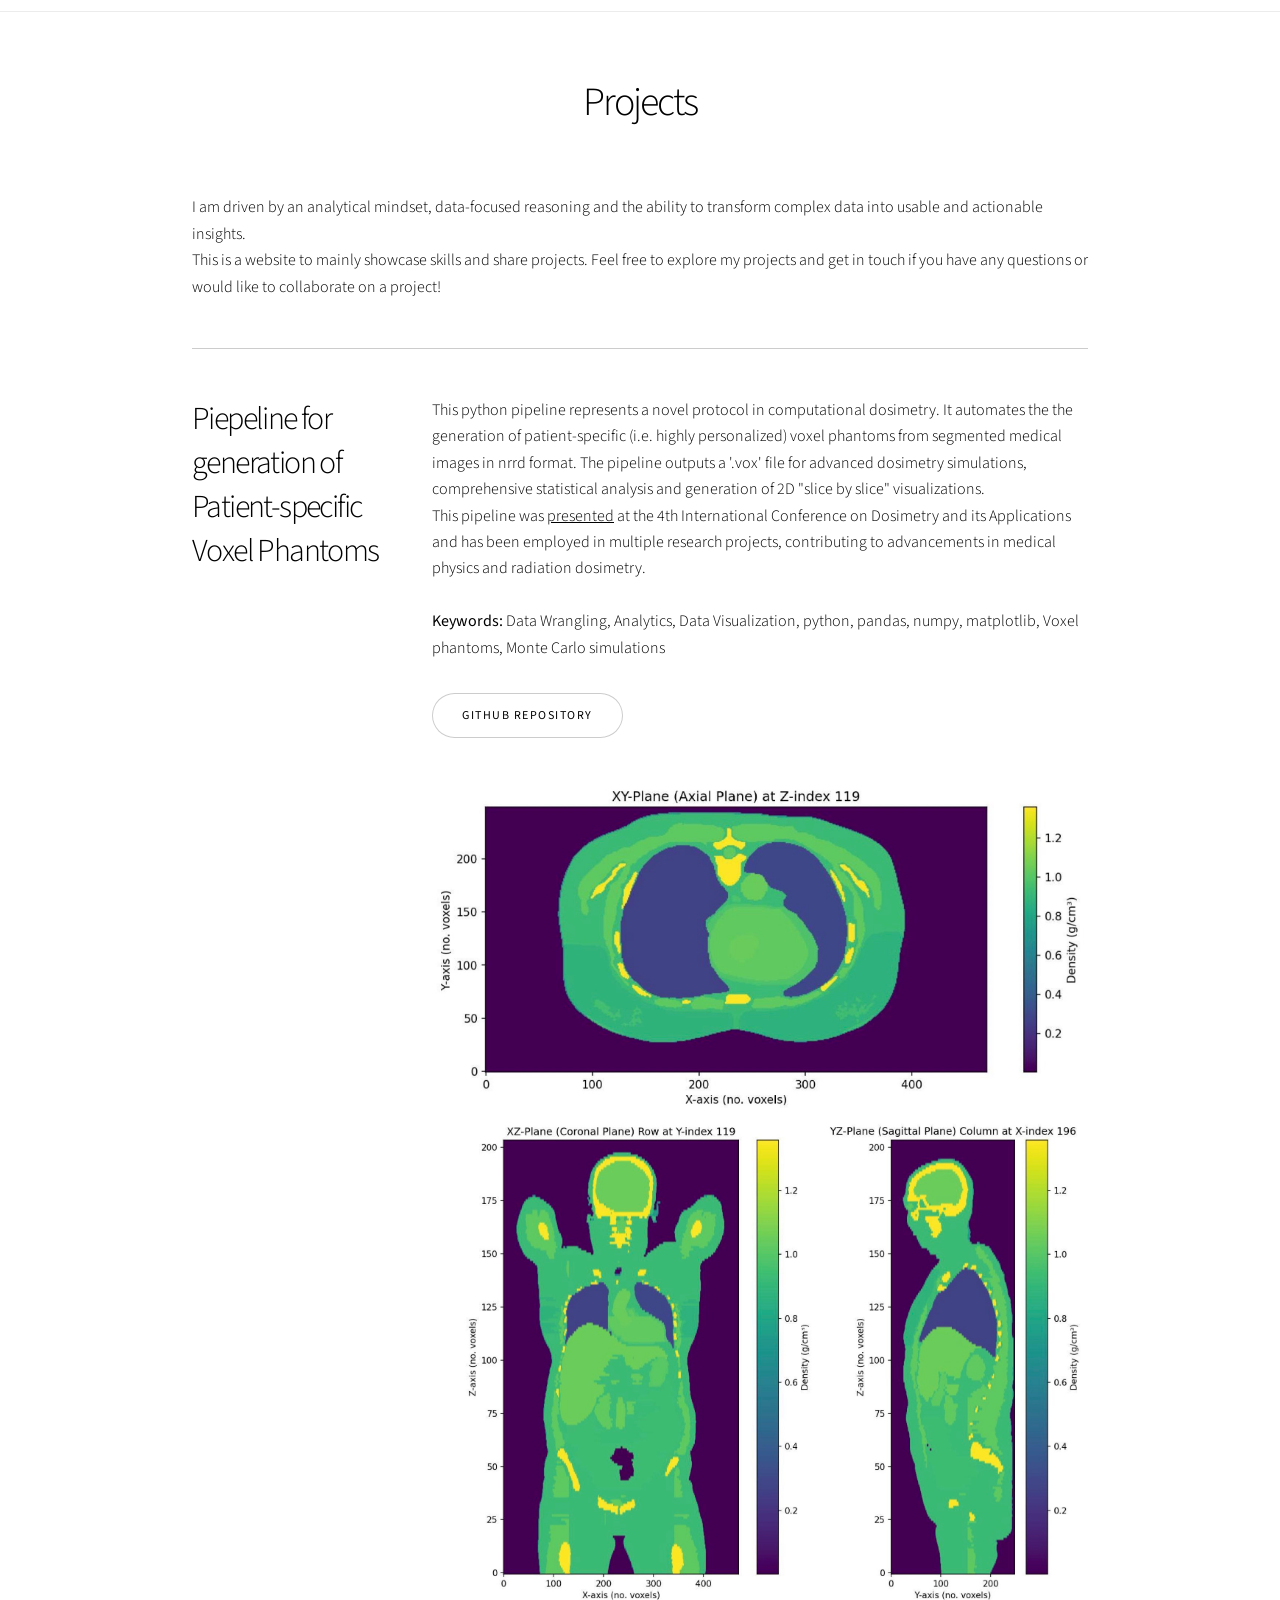
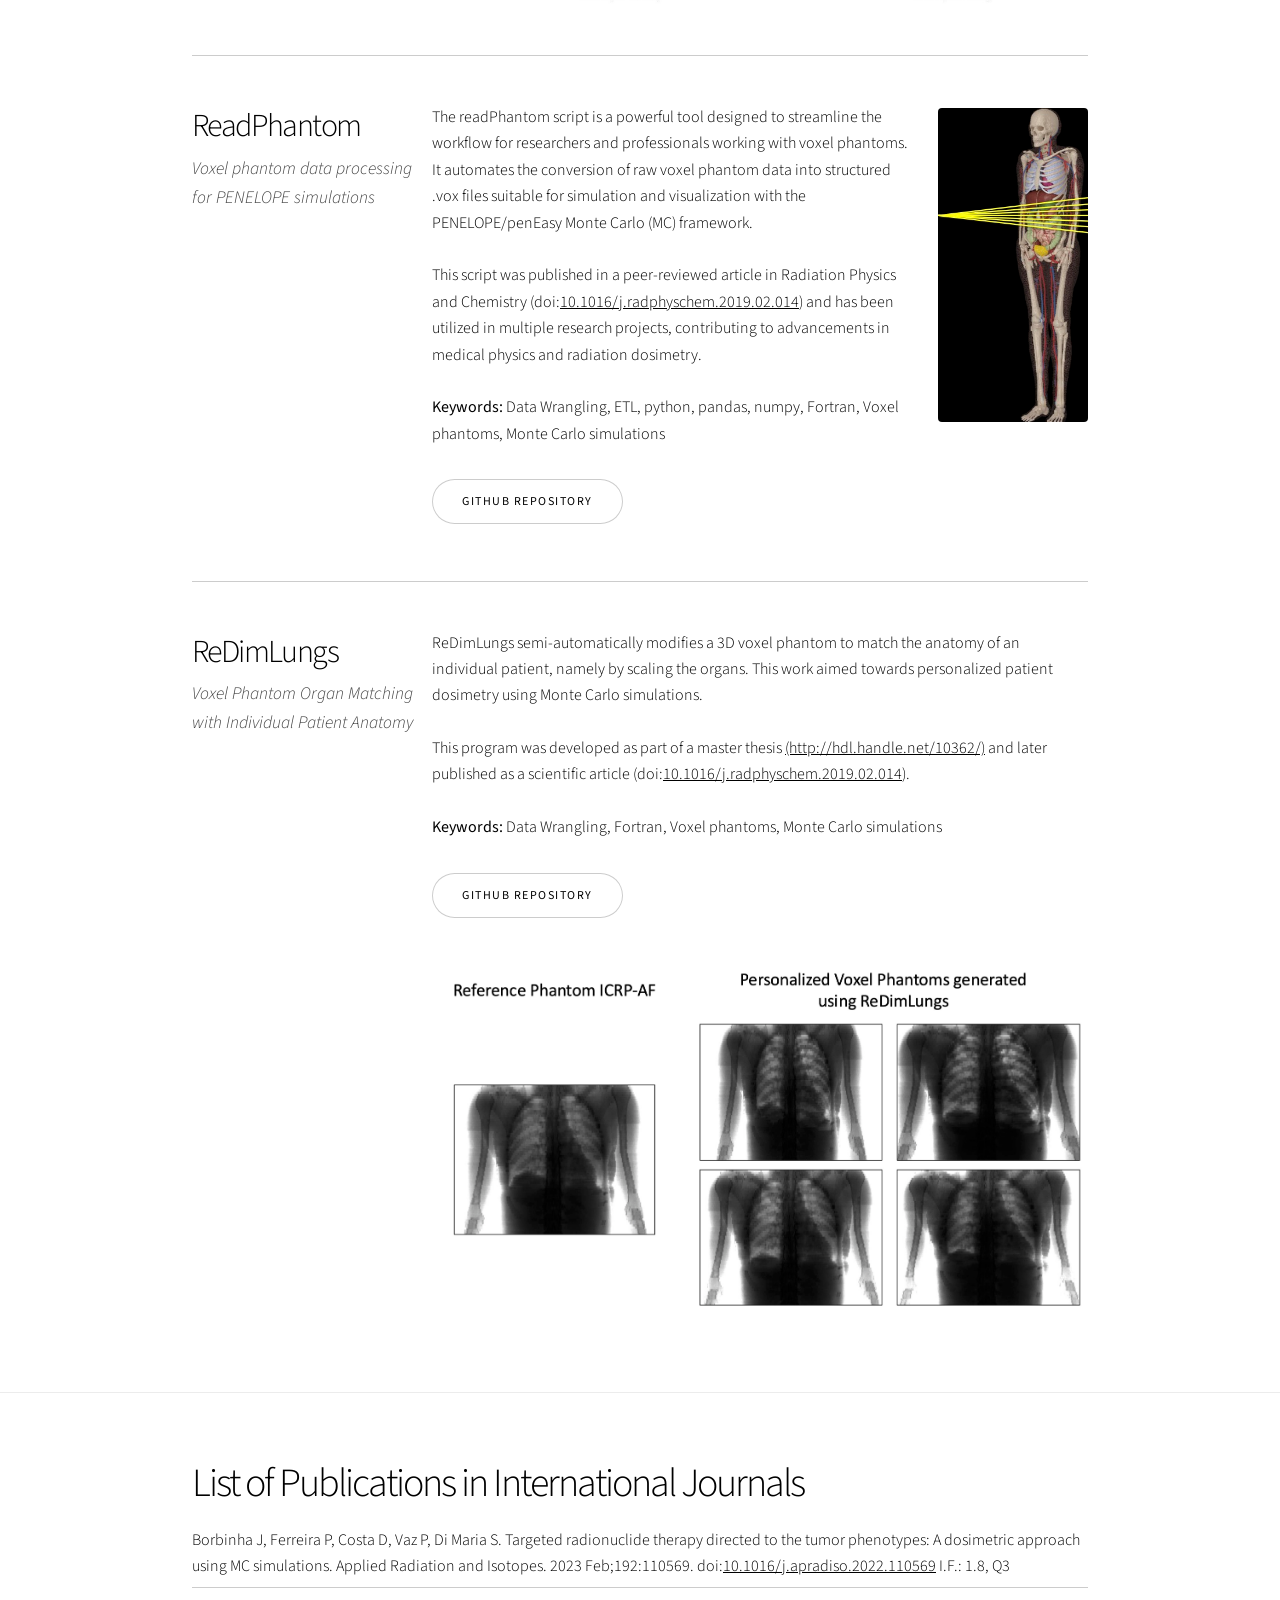
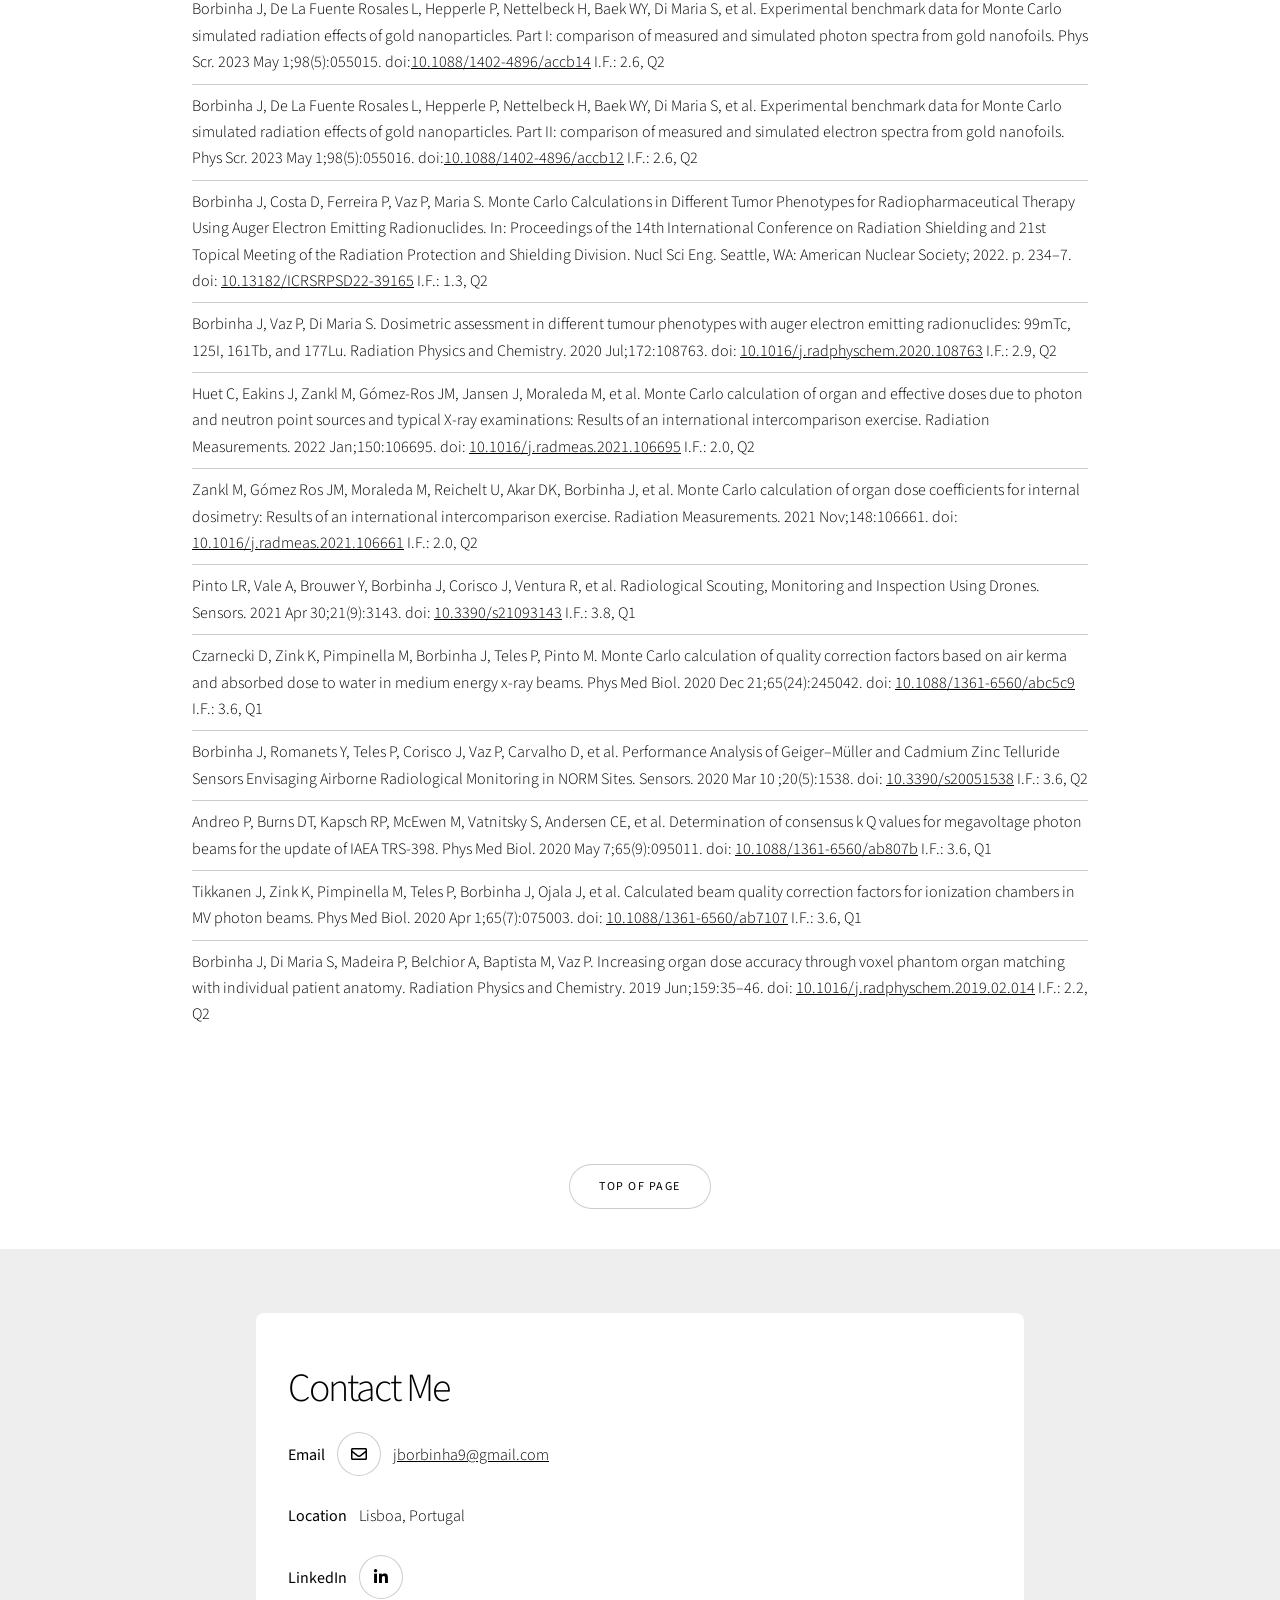
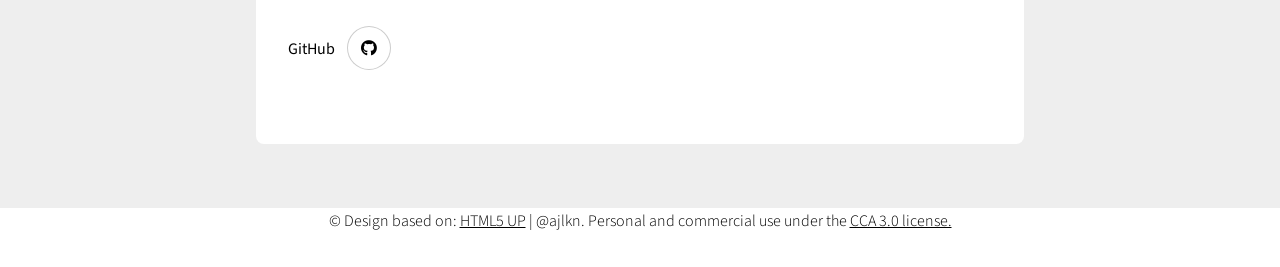
==== commit 6aaa98b2: "Update index.html" ====
--- a/docs/index.html
+++ b/docs/index.html
@@ -2,8 +2,7 @@
 <!--
 	Personal website for publishing portfolio of Jorge Cebola Borbinha
 	https://jorgeborbinha.github.io 
-	Design based on HTML5 UP
-	html5up.net | @ajlkn
+	Design based on HTML5 UP | html5up.net | @ajlkn
 	Free for personal and commercial use under the CCA 3.0 license (html5up.net/license)
 -->
 <html>
@@ -128,8 +127,7 @@
 								<span class="image fit">
 									<a href="https://github.com/jorge-borbinha/Patient-specific_voxel_phantom_generation" target="_blank"> 
 										<img src="images/phantom_avg_plots.jpg" 
-										alt="Comparison between reference phantom ICRP-AF and four examples of personalized voxel phantoms generated using reDimLungs." 
-										style="width:550px; height:auto;"/> 
+										alt="Comparison between reference phantom ICRP-AF and four examples of personalized voxel phantoms generated using reDimLungs."/> 
 									</a>
 								</span>
 								</div>
@@ -145,7 +143,7 @@
 								<p>
 								<span class="image right">
 									<a href="https://github.com/jorge-borbinha/ReadPhantom" target="_blank"> 
-										<img src="images/ICRP_AF_image_irradiation.jpg" alt="ICRP-AF voxel phantom thorax irradiated by cone beam." style="width:150px; height:auto;"/> 
+										<img src="images/ICRP_AF_image_irradiation.jpg" alt="ICRP-AF voxel phantom thorax irradiated by cone beam."/> 
 									</a>
 								</span>
 								The readPhantom script is a powerful tool designed to streamline the workflow for researchers and professionals working 
@@ -189,8 +187,7 @@
 								<span class="image fit">
 									<a href="https://github.com/jorge-borbinha/reDimLungs" target="_blank"> 
 										<img src="images/image_ReDimLungs_personalized_phantoms.jpg" 
-										alt="Comparison between reference phantom ICRP-AF and four examples of personalized voxel phantoms generated using reDimLungs." 
-										style="width:auto; height:340px;"/> 
+										alt="Comparison between reference phantom ICRP-AF and four examples of personalized voxel phantoms generated using reDimLungs."/> 
 									</a>
 								</span>
 								</div>
@@ -284,3 +281,4 @@
 
 </html>
 
+
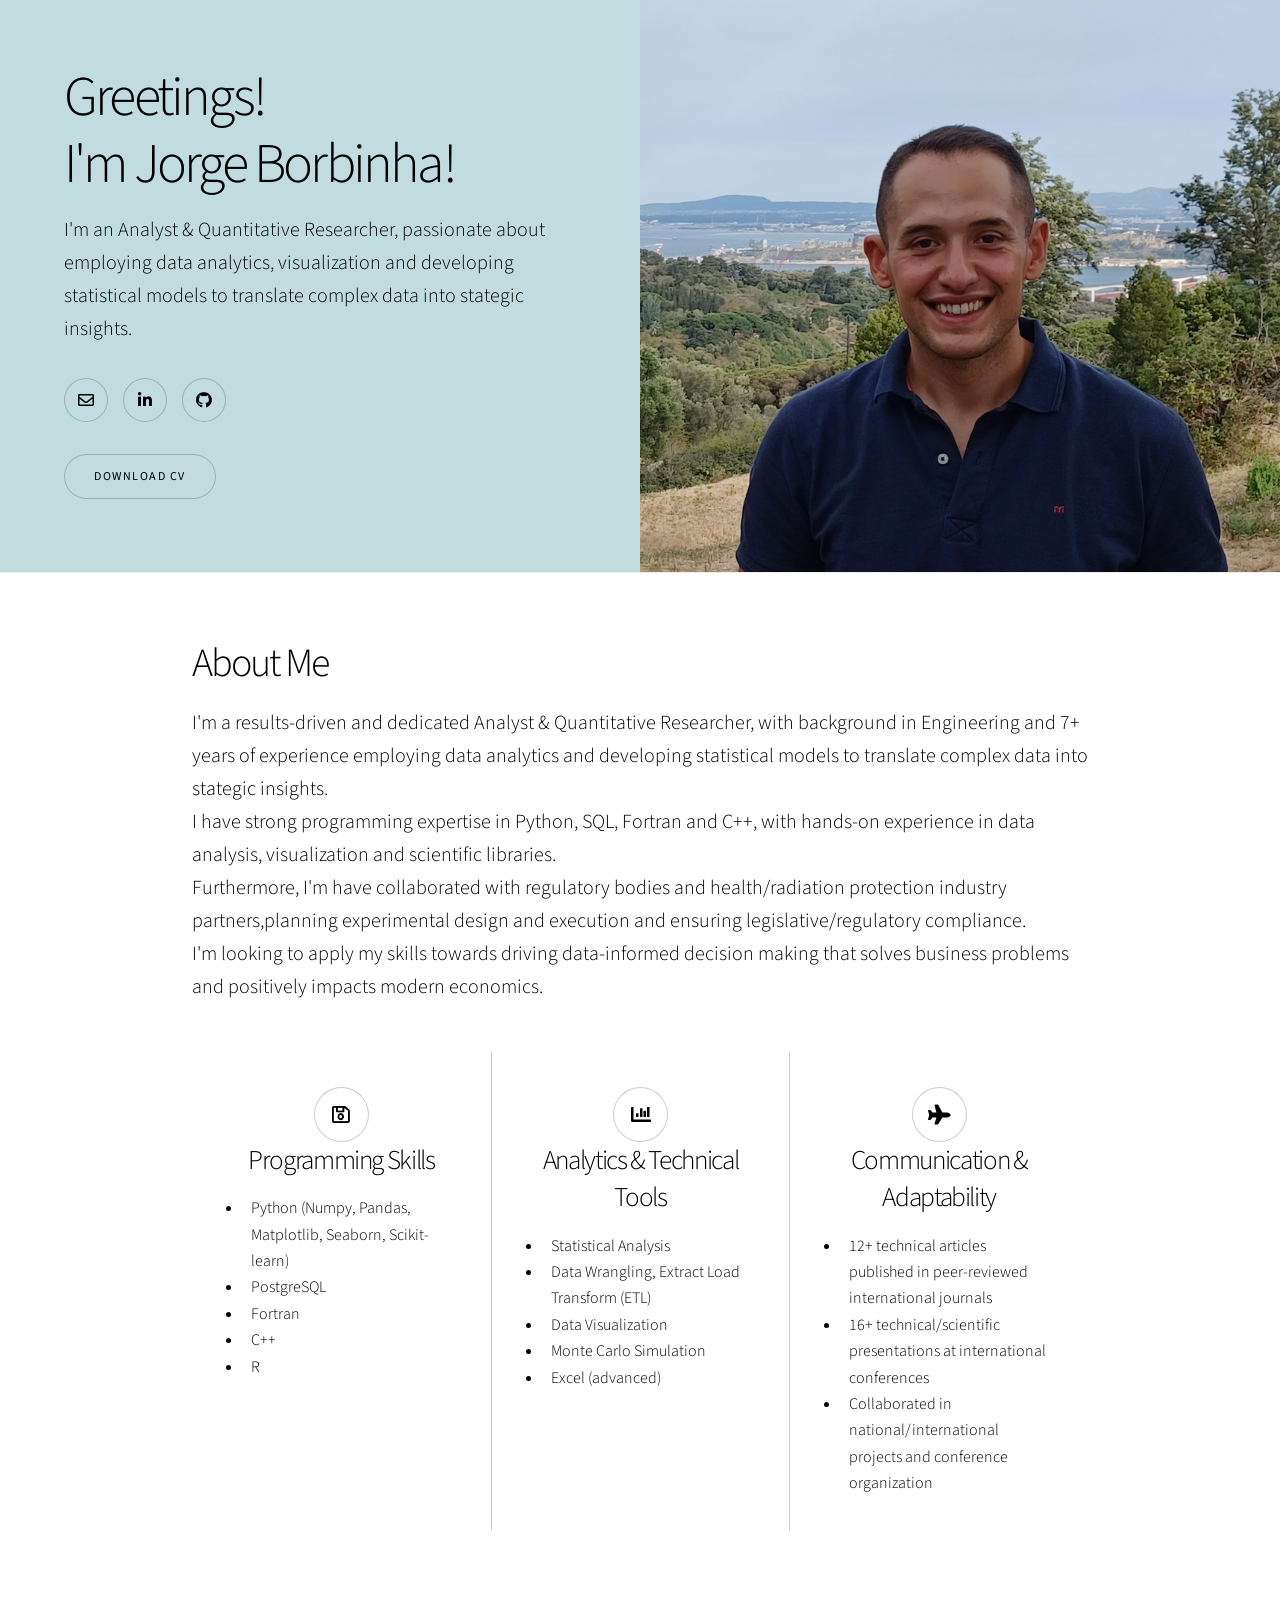
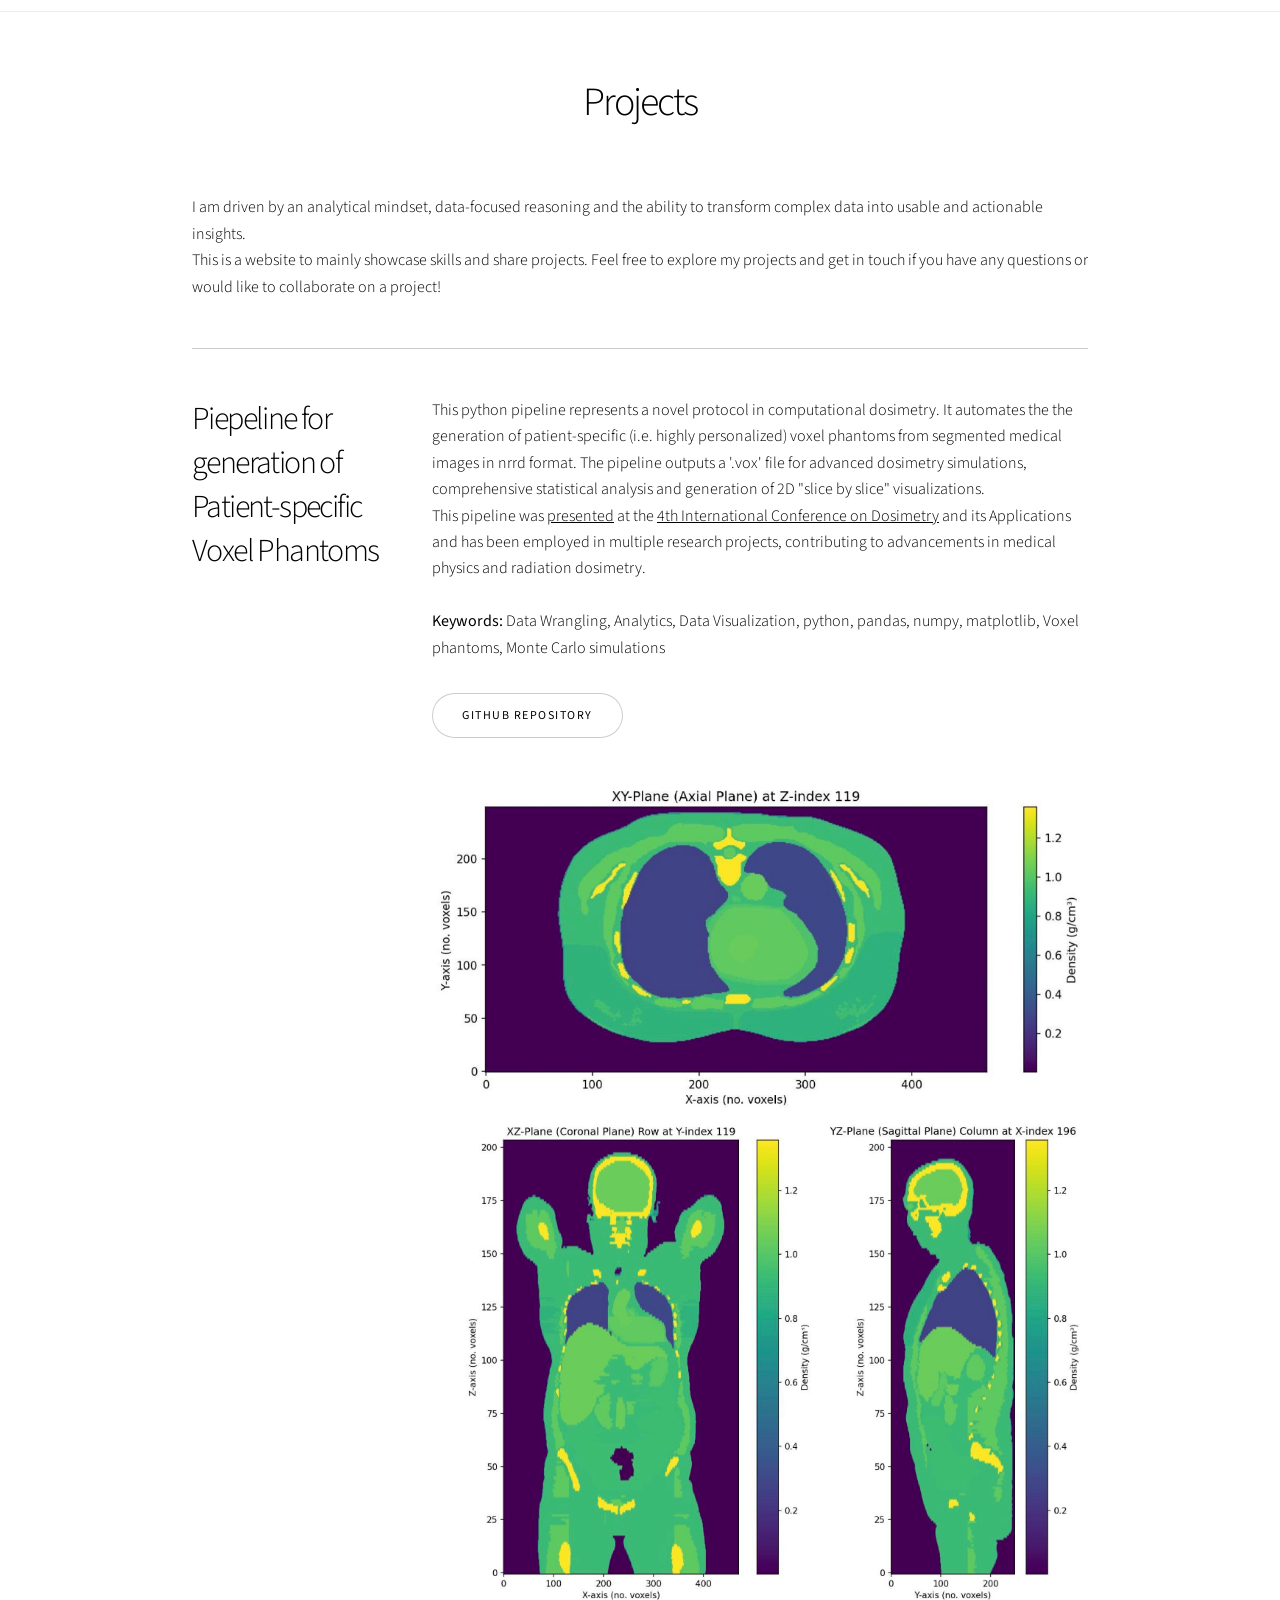
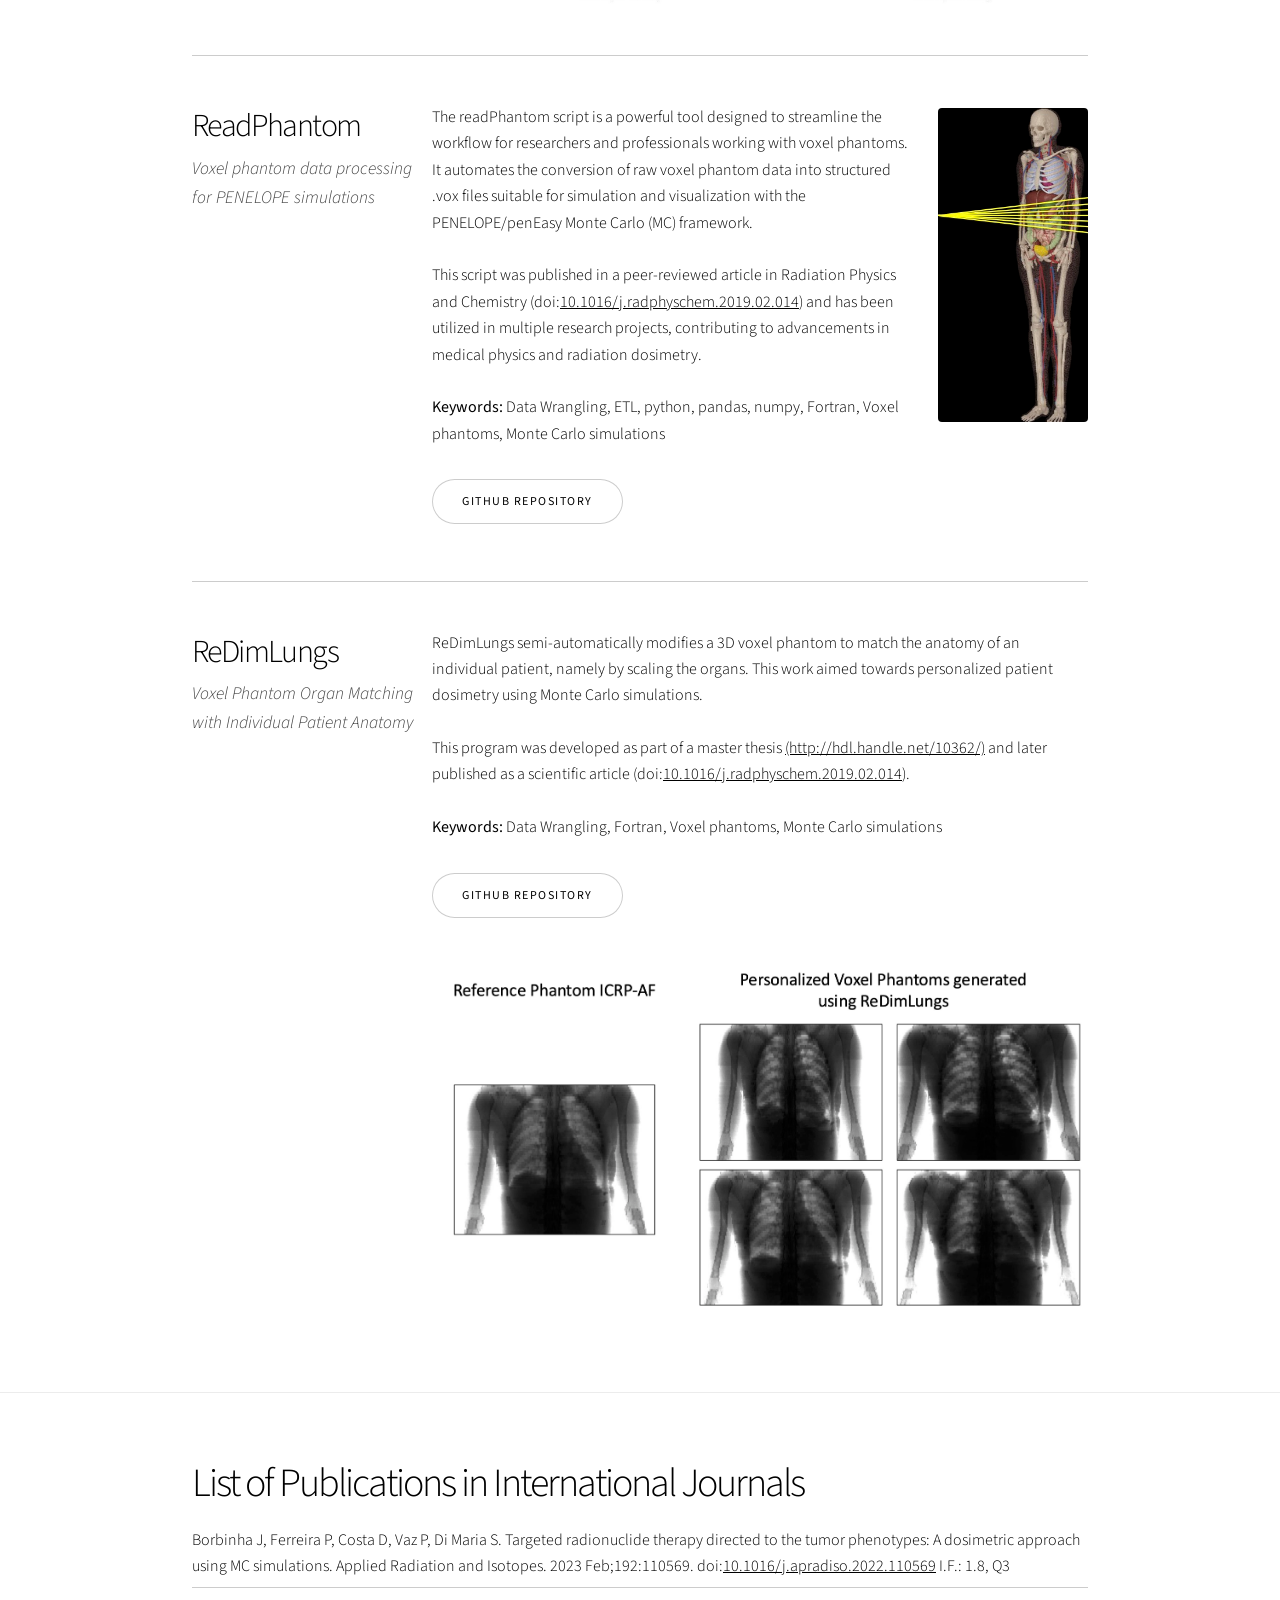
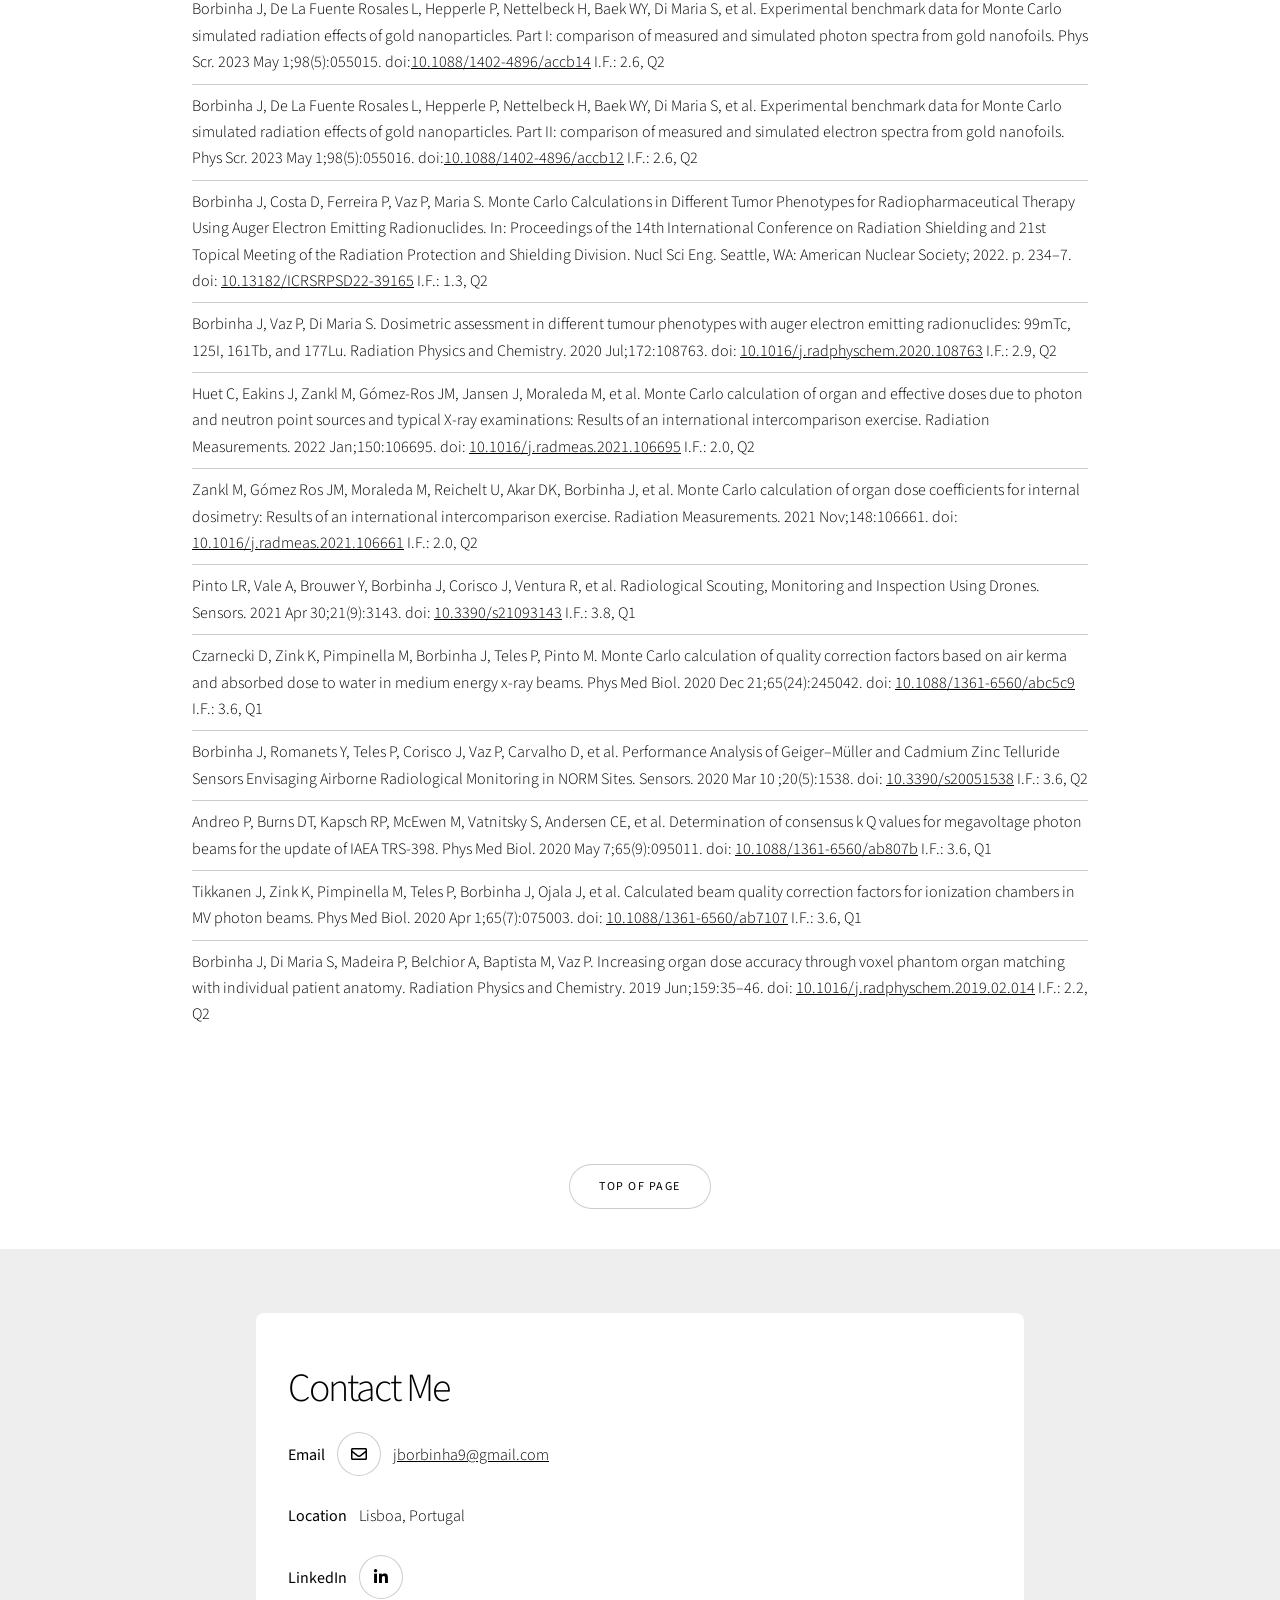
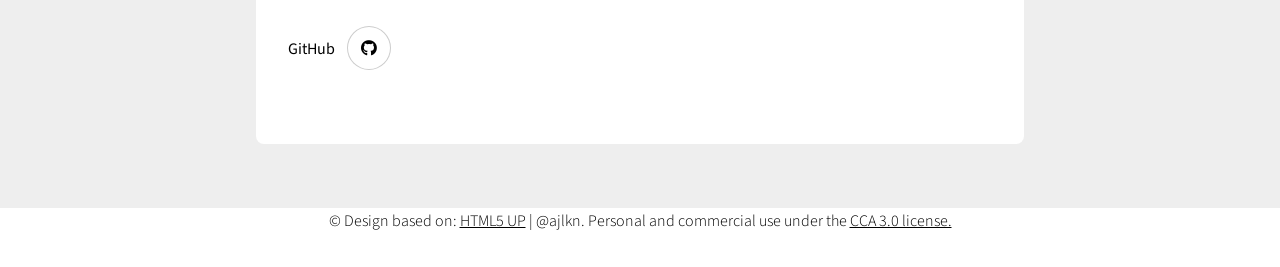
==== commit a54d1e2a: "Update link to ICDA4" ====
--- a/docs/index.html
+++ b/docs/index.html
@@ -116,7 +116,7 @@
 								generation of 2D "slice by slice" visualizations.
 								<br>
 								This pipeline was <a href="https://github.com/jorge-borbinha/Patient-specific_voxel_phantom_generation/blob/445ae0bfa9ae446052cf36122c849203a5ff1c18/resources/apr_ICDA4_JB.pdf" target="_blank">presented</a> at the 
-								4th International Conference on Dosimetry and its Applications and has been employed in multiple research projects, 
+								<a href="https://icda-4.webs.upv.es/" target="_blank">4th International Conference on Dosimetry</a> and its Applications and has been employed in multiple research projects, 
 								contributing to advancements in medical physics and radiation dosimetry.
 								<br><br>
 								<b>Keywords:</b> Data Wrangling, Analytics, Data Visualization, python, pandas, numpy, matplotlib, Voxel phantoms, Monte Carlo simulations
@@ -282,3 +282,4 @@
 </html>
 
 
+
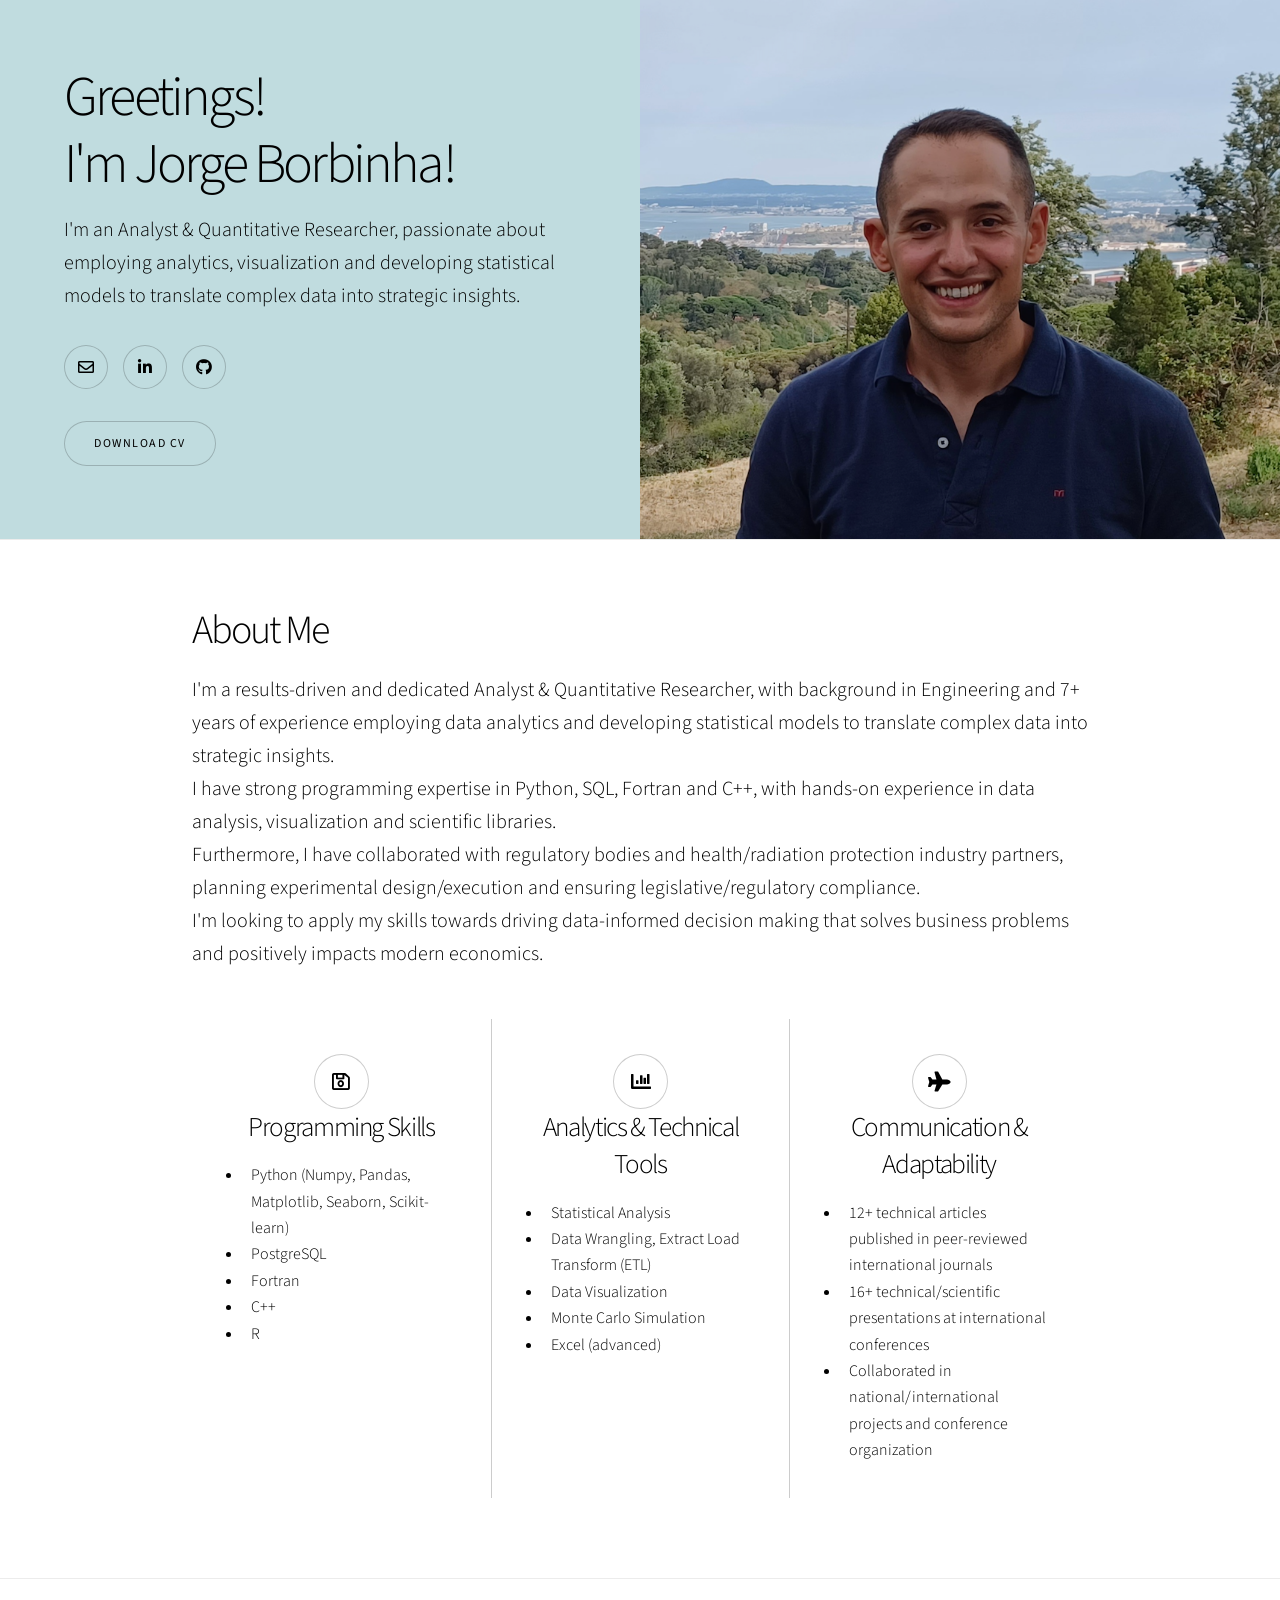
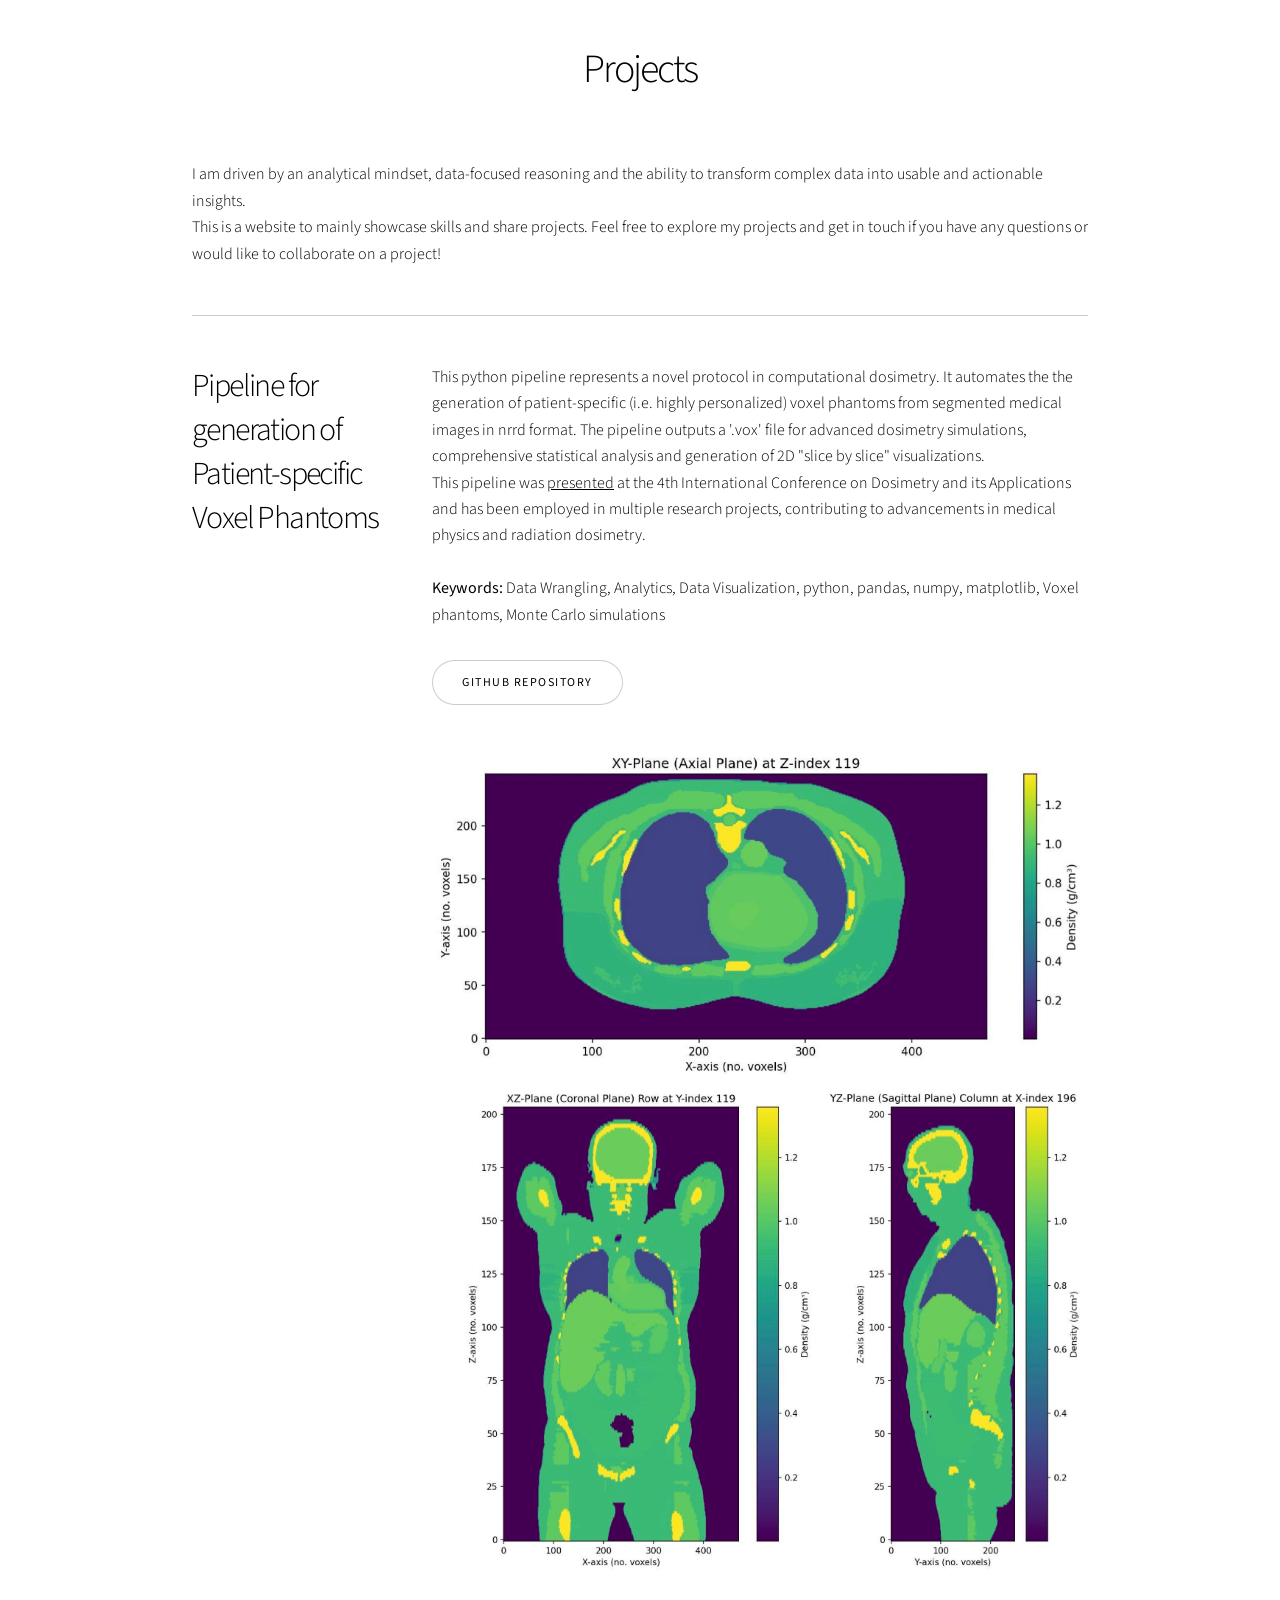
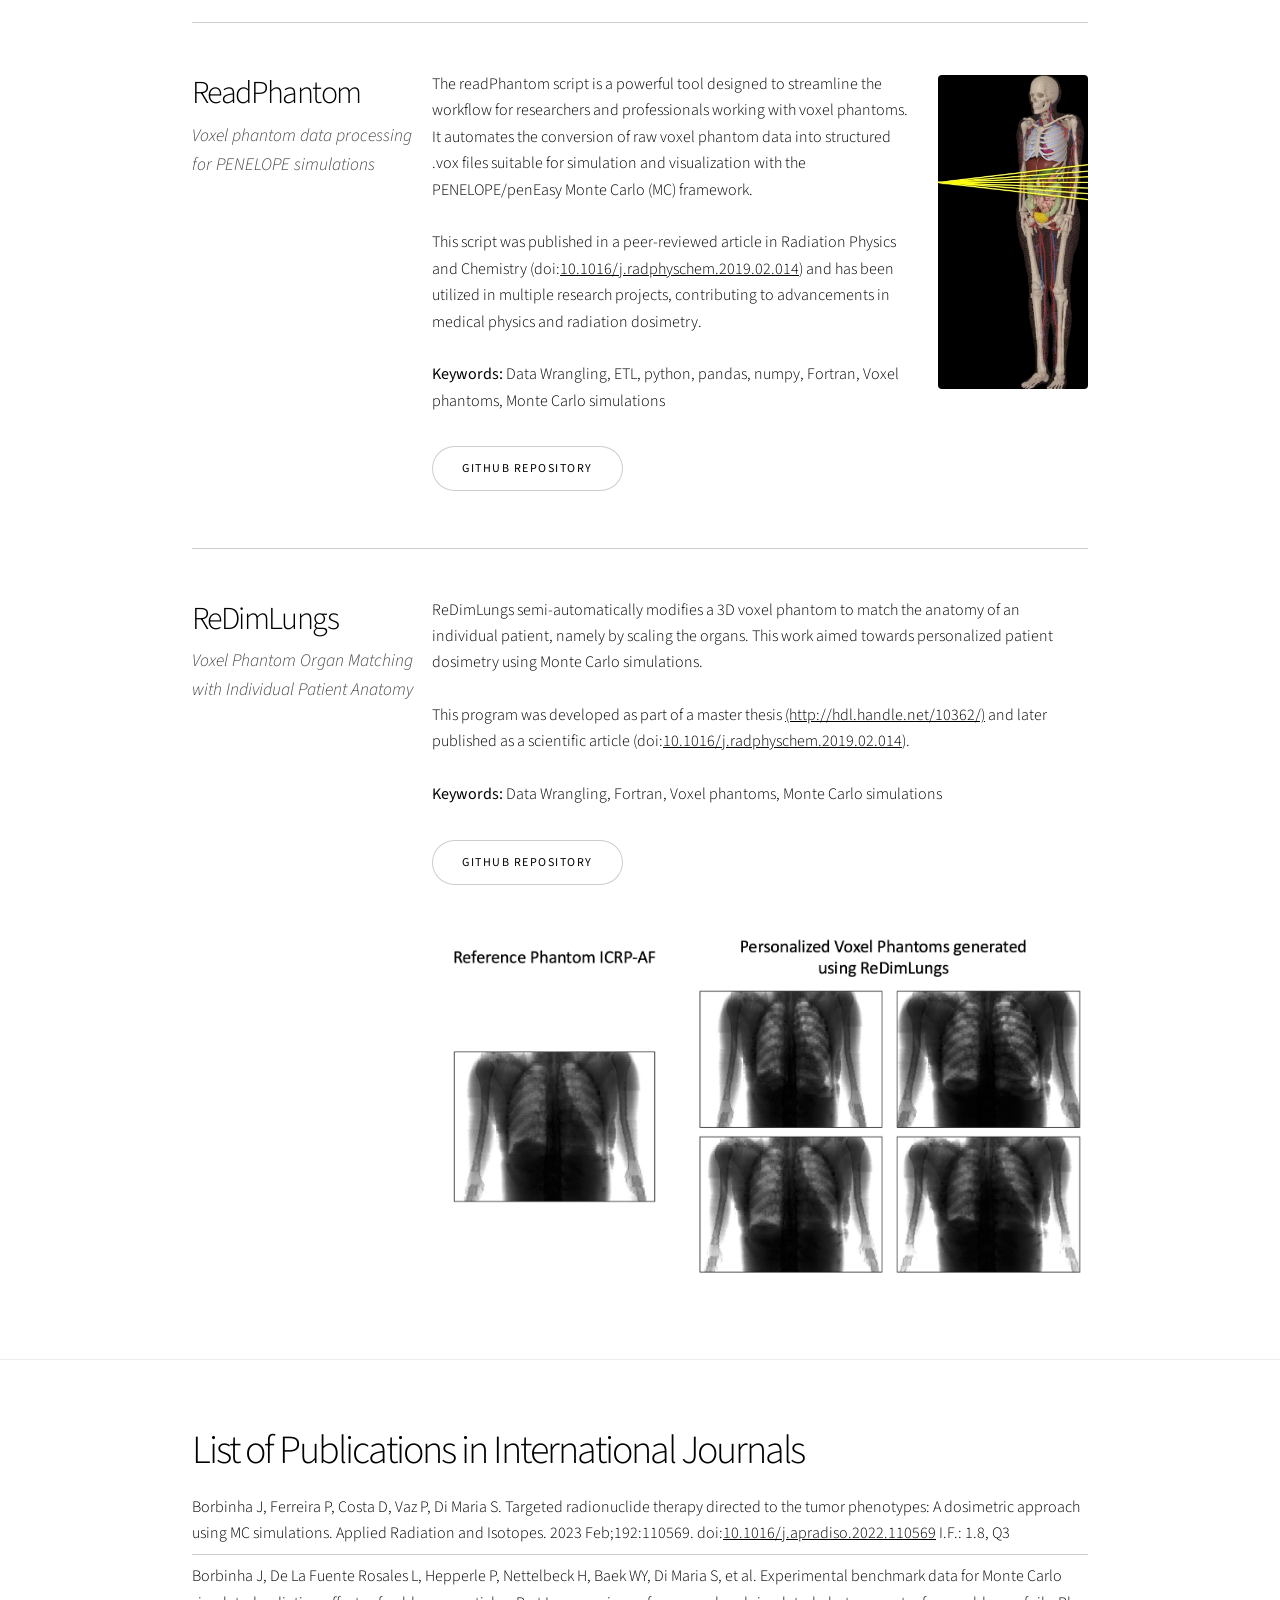
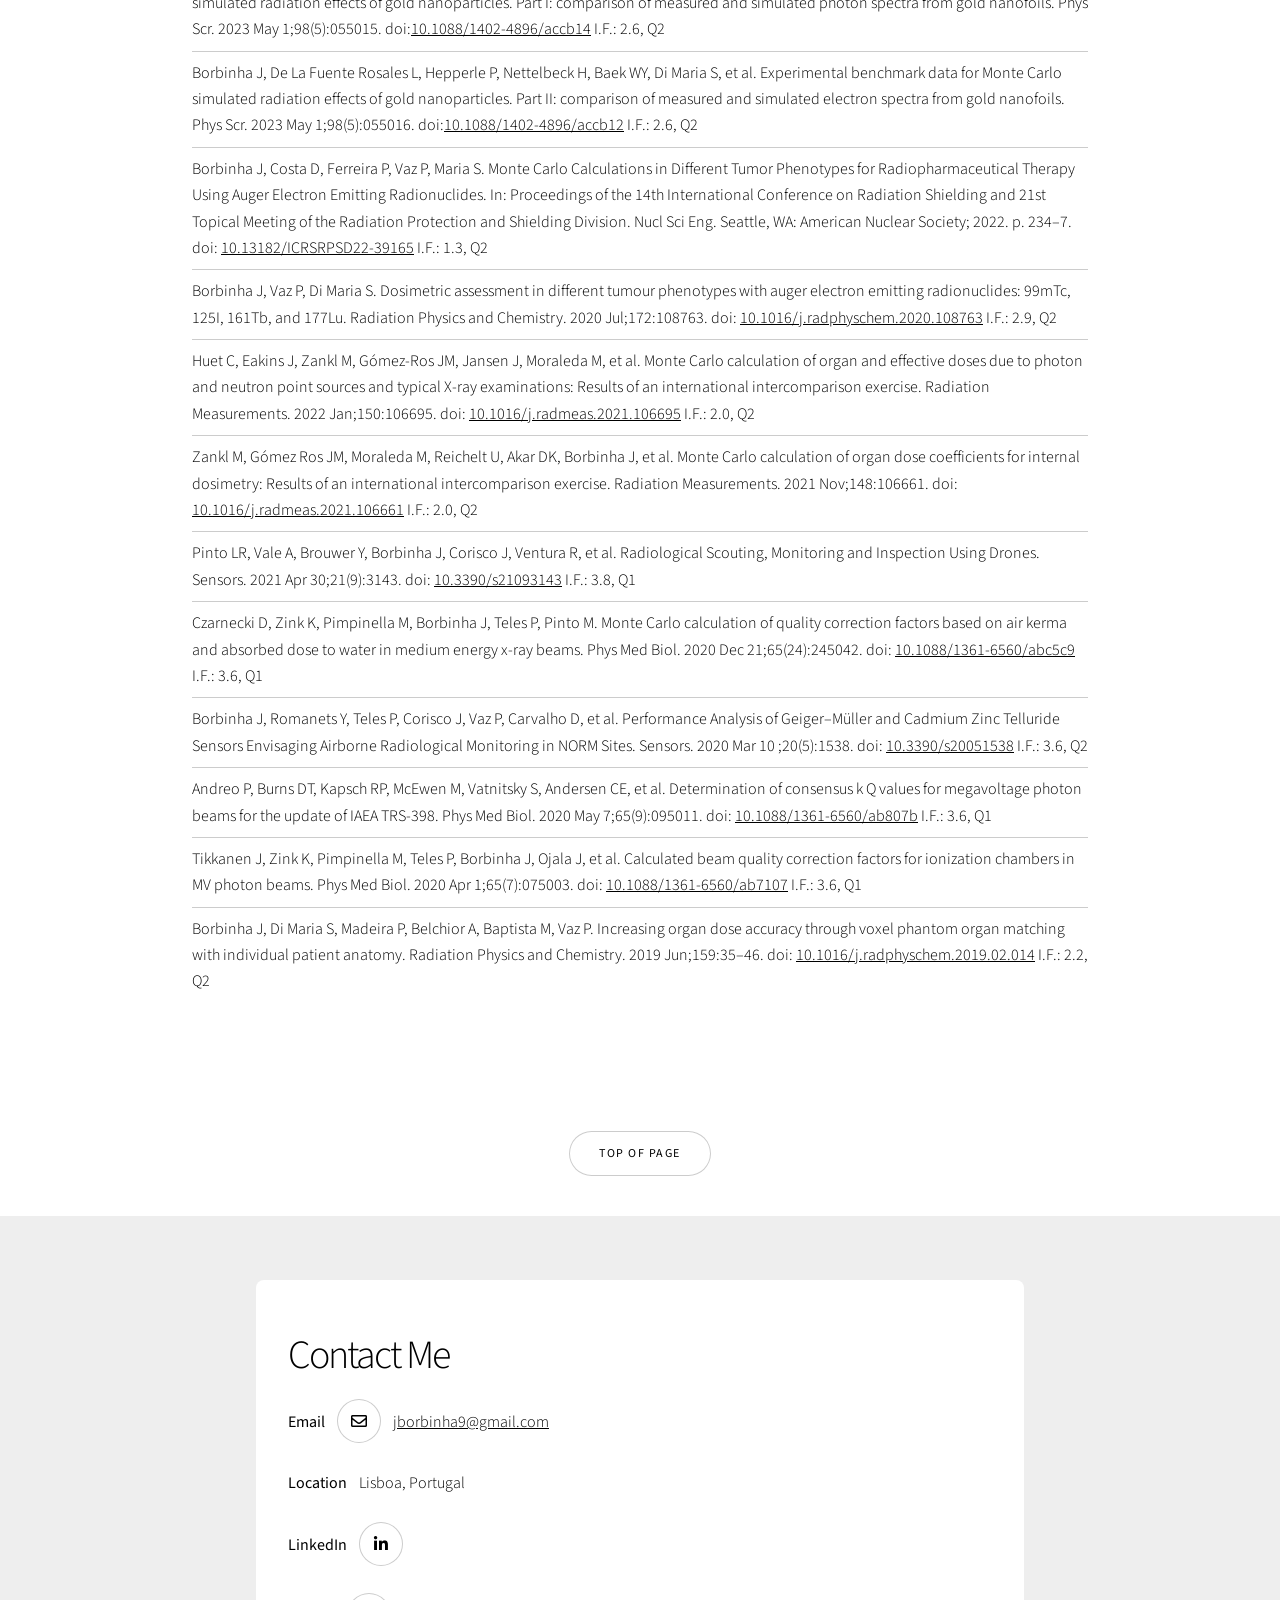
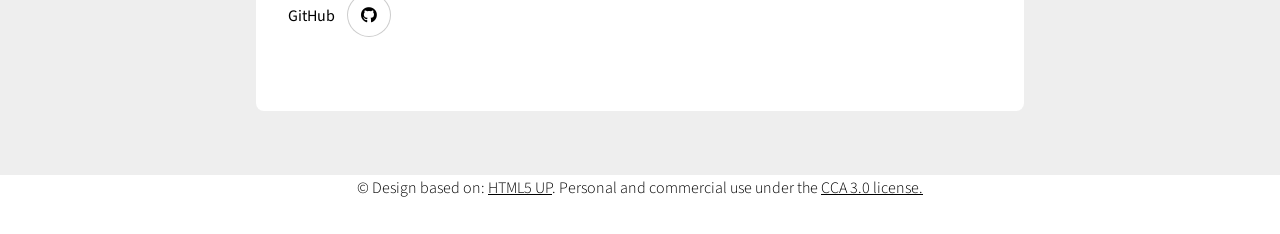
==== commit b95b0e4b: "Add files via upload" ====
--- a/docs/index.html
+++ b/docs/index.html
@@ -2,7 +2,8 @@
 <!--
 	Personal website for publishing portfolio of Jorge Cebola Borbinha
 	https://jorgeborbinha.github.io 
-	Design based on HTML5 UP | html5up.net | @ajlkn
+	Design based on Story by HTML5 UP
+	html5up.net | @ajlkn
 	Free for personal and commercial use under the CCA 3.0 license (html5up.net/license)
 -->
 <html>
@@ -23,8 +24,8 @@
 						<div class="content">
 							<h1>Greetings! <br> I'm Jorge Borbinha!</h1>
 							<p class="major">I'm an Analyst & Quantitative Researcher, passionate 
-								about employing data analytics, visualization and developing statistical models to translate 
-								complex data into stategic insights.
+								about employing analytics, visualization and developing statistical models to translate 
+								complex data into strategic insights.
 							</p>
 							
 							<ul class="icons">
@@ -50,11 +51,11 @@
 							<h2>About Me</h2>
 							<p class="major">I'm a results-driven and dedicated Analyst & Quantitative Researcher, with background in Engineering and 
 								7+ years of experience employing data analytics and developing statistical models to translate complex 
-								data into stategic insights.
+								data into strategic insights.
 						    <br>I have strong programming expertise in Python, SQL, Fortran and C++, with hands-on experience in data analysis, 
 							visualization and scientific libraries. 
-							<br>Furthermore, I'm have collaborated with regulatory bodies and health/radiation protection industry partners,planning 
-							experimental design and execution and ensuring legislative/regulatory compliance.
+							<br>Furthermore, I have collaborated with regulatory bodies and health/radiation protection industry partners, planning 
+							experimental design/execution and ensuring legislative/regulatory compliance.
 							<br>I'm looking to apply my skills towards driving data-informed decision making that solves business problems and 
 							positively impacts modern economics.
 							</p>
@@ -106,7 +107,7 @@
 							<!-- Project 1 -->
 							<section>
 								<header>
-									<h3>Piepeline for generation of Patient-specific <br> Voxel Phantoms</h3>
+									<h3>Pipeline for generation of Patient-specific <br> Voxel Phantoms</h3>
 								</header>
 								<div class="content">
 								<p>
@@ -116,7 +117,7 @@
 								generation of 2D "slice by slice" visualizations.
 								<br>
 								This pipeline was <a href="https://github.com/jorge-borbinha/Patient-specific_voxel_phantom_generation/blob/445ae0bfa9ae446052cf36122c849203a5ff1c18/resources/apr_ICDA4_JB.pdf" target="_blank">presented</a> at the 
-								<a href="https://icda-4.webs.upv.es/" target="_blank">4th International Conference on Dosimetry</a> and its Applications and has been employed in multiple research projects, 
+								4th International Conference on Dosimetry and its Applications and has been employed in multiple research projects, 
 								contributing to advancements in medical physics and radiation dosimetry.
 								<br><br>
 								<b>Keywords:</b> Data Wrangling, Analytics, Data Visualization, python, pandas, numpy, matplotlib, Voxel phantoms, Monte Carlo simulations
@@ -238,7 +239,7 @@
 				<!-- Back to top button -->
 					<section class="wrapper style1 align-center">
 						<div class="inner medium">
-							<a href="https://jorge-borbinha.github.io" class="button"> TOP OF PAGE </a>
+							<a href="https://jorgeborbinha.github.io" class="button"> TOP OF PAGE </a>
 						</div>
 					</section>
 
@@ -261,7 +262,7 @@
 
 				<!-- Footer -->
 					<footer class="wrapper style1 align-center">
-							<p>&copy; Design based on: <a href="https://html5up.net">HTML5 UP</a> | @ajlkn.
+							<p>&copy; Design based on: <a href="https://html5up.net">HTML5 UP</a>.
 							Personal and commercial use under the <a href="https://html5up.net/license"> CCA 3.0 license. </a>
 							</p>
 					</footer>
@@ -278,8 +279,5 @@
 			<script src="assets/js/main.js"></script>
 
 	</body>
-
-</html>
-
-
-
+	<!-- HTML5 UP | html5up.net | @ajlkn -->
+</html>
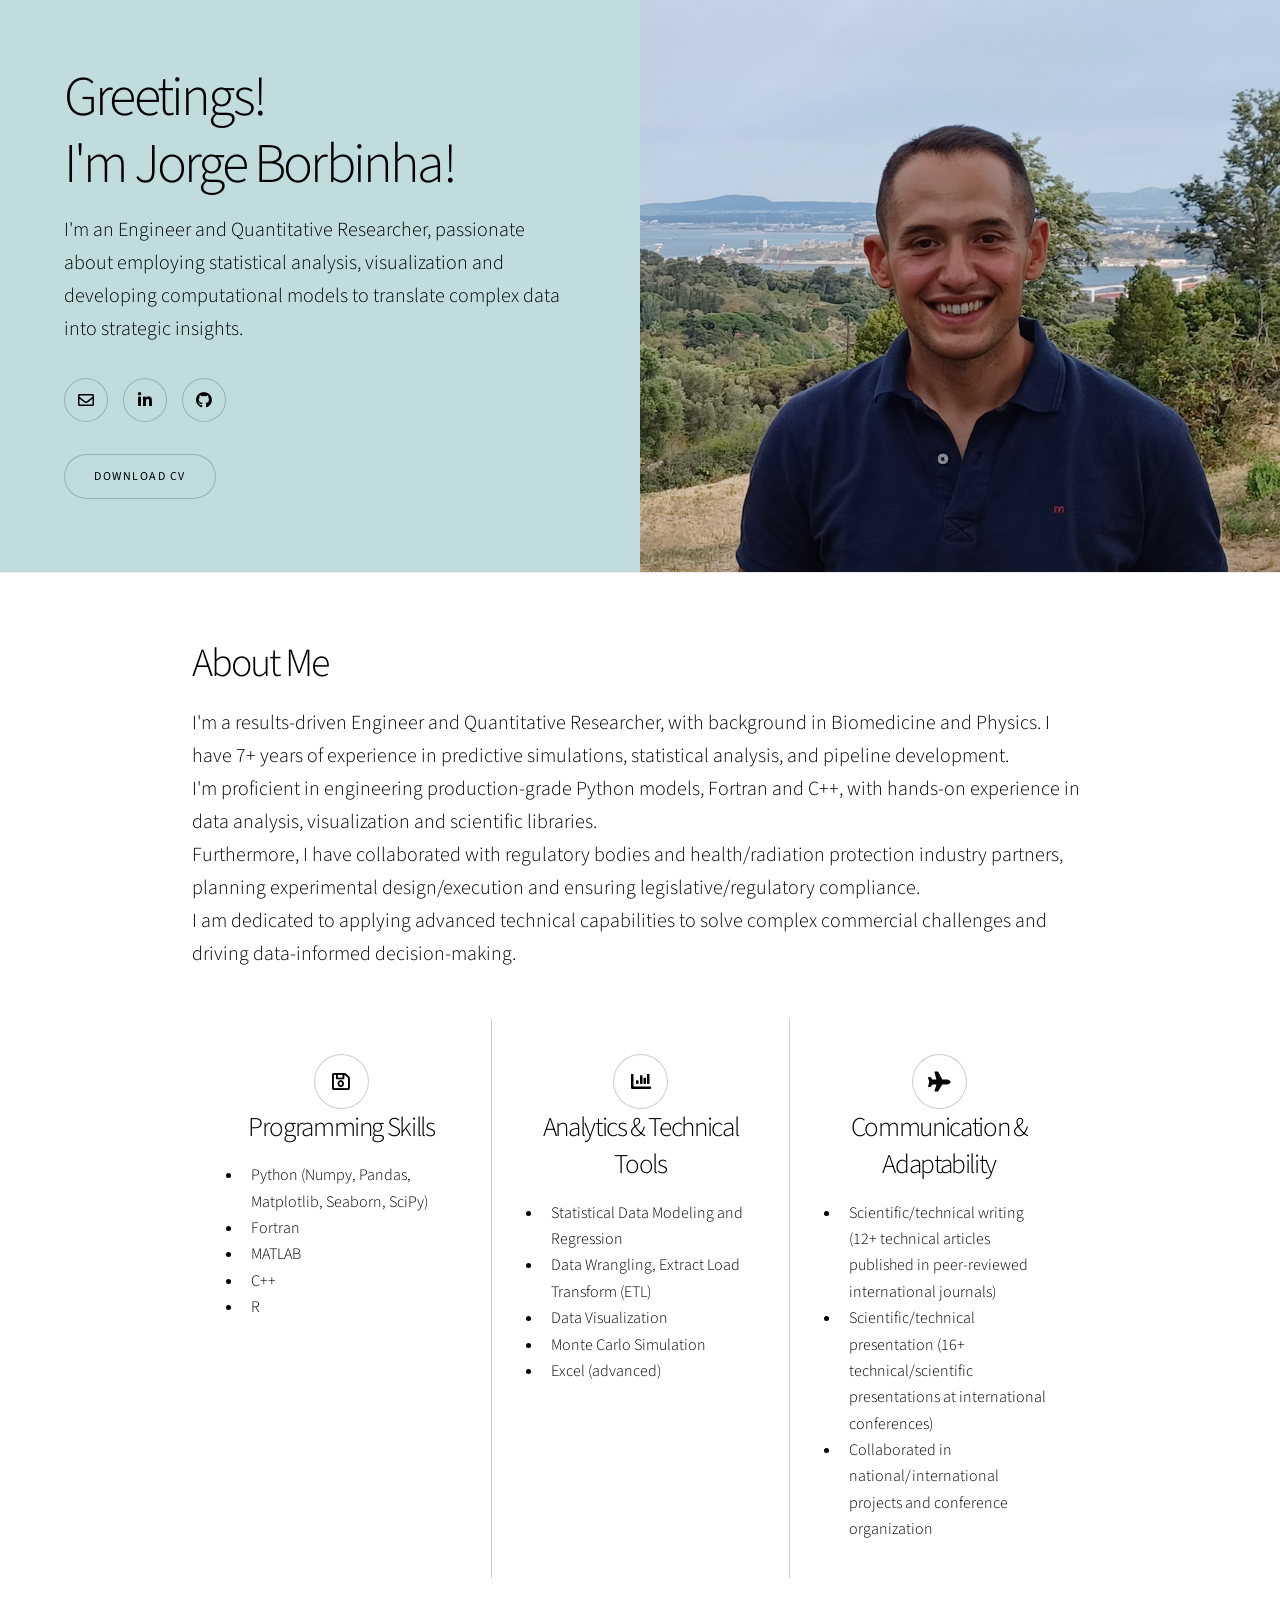
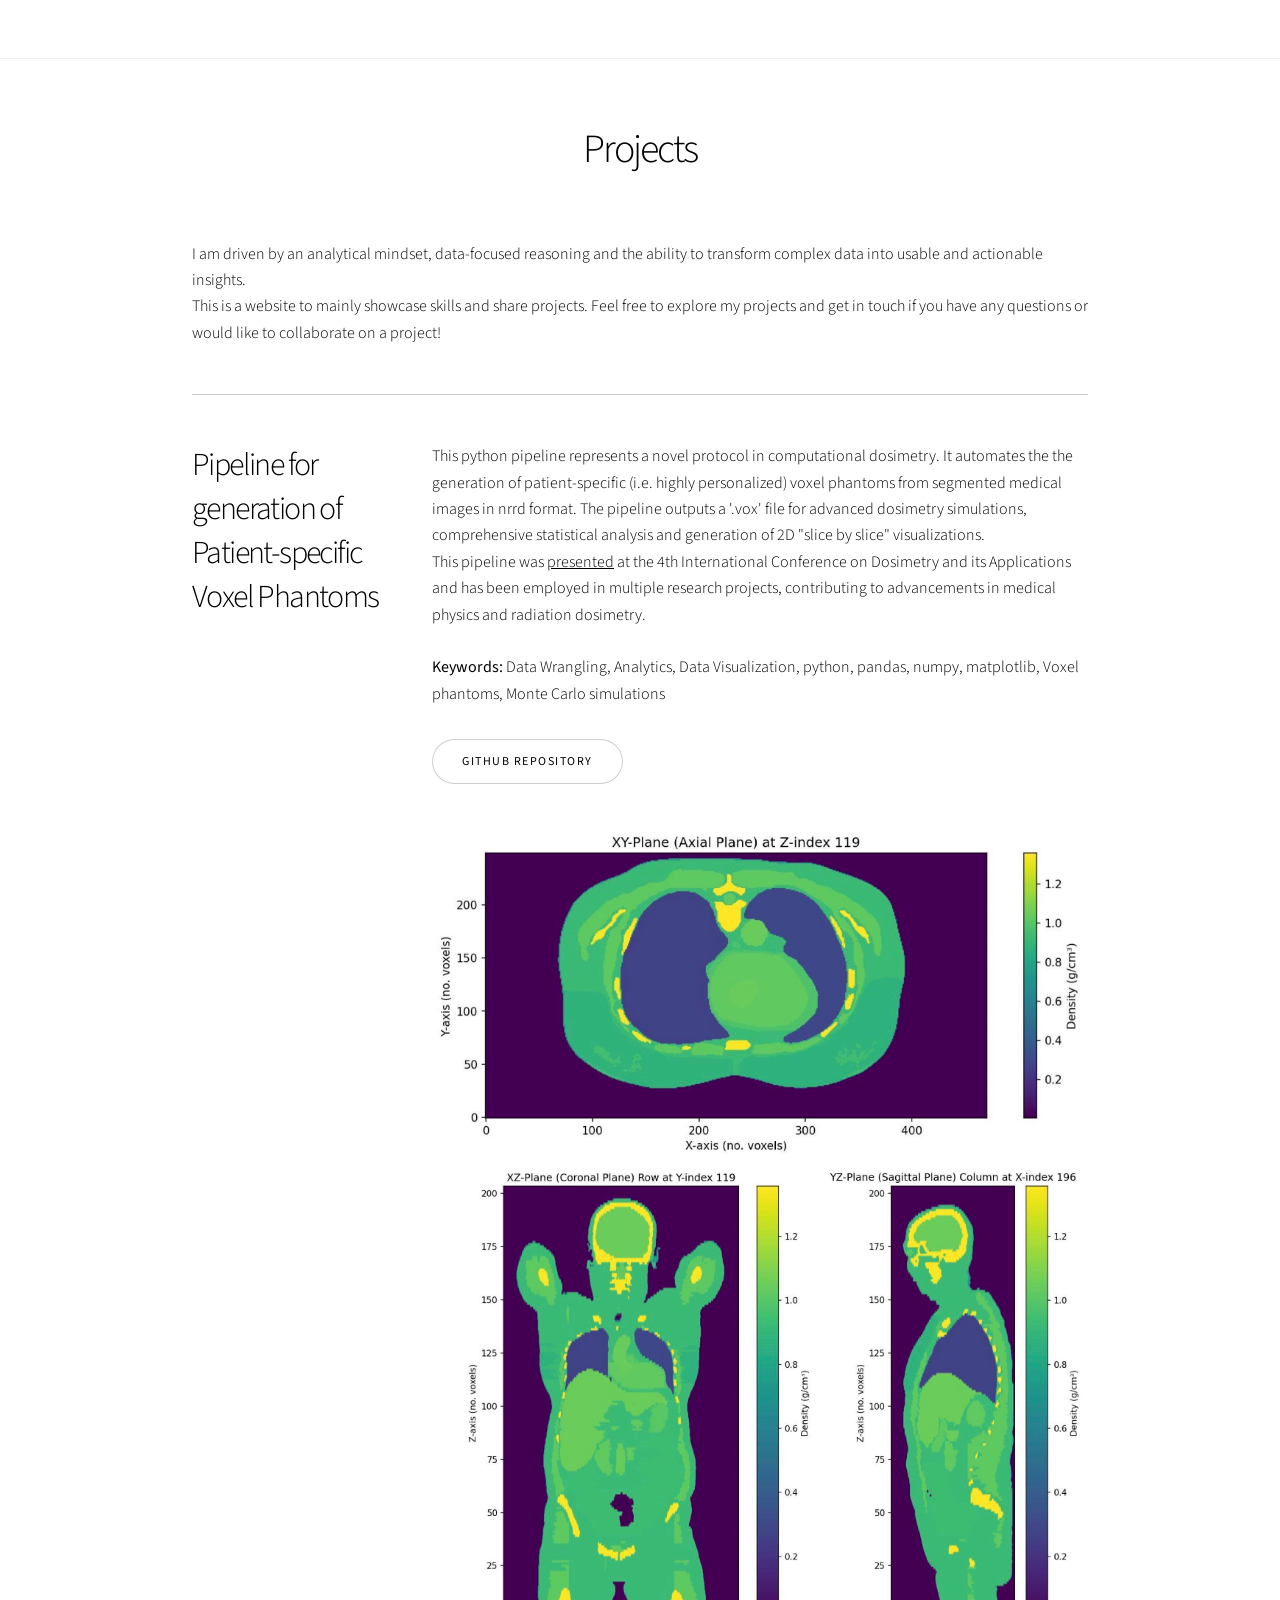
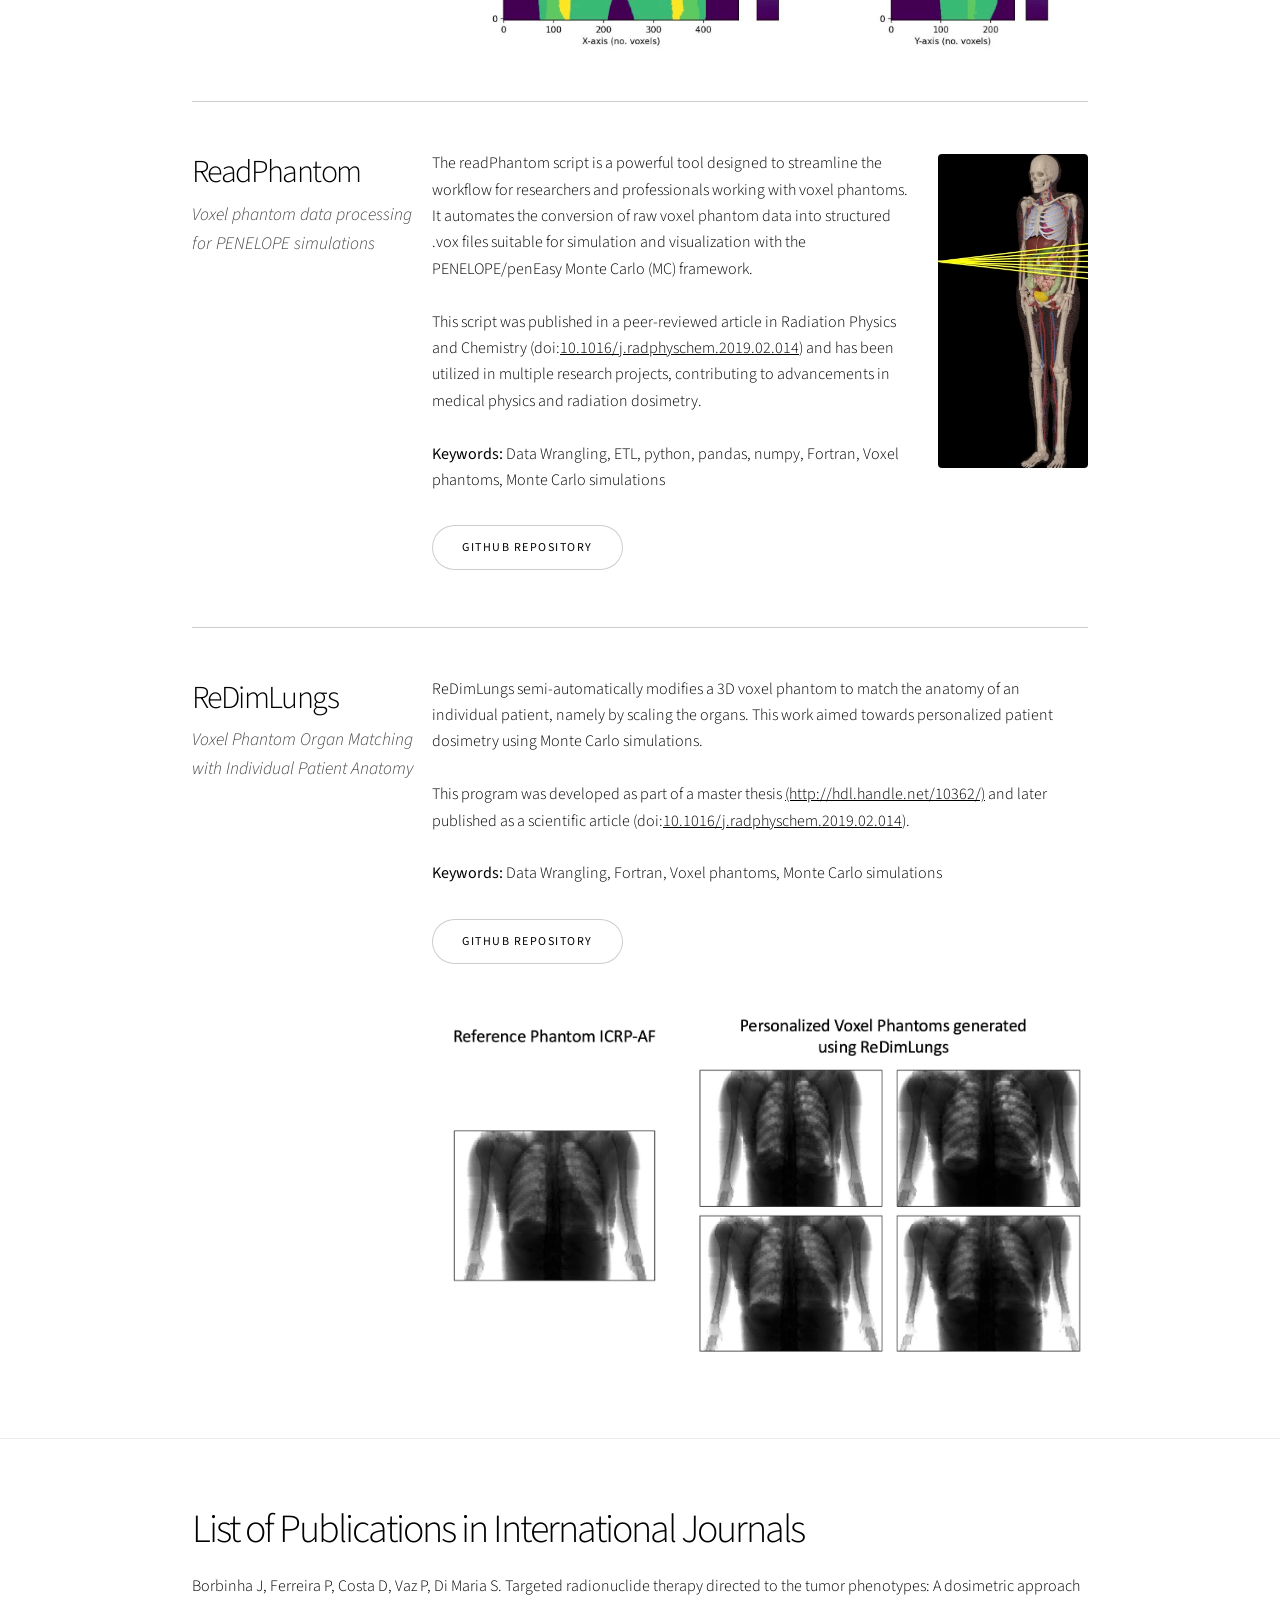
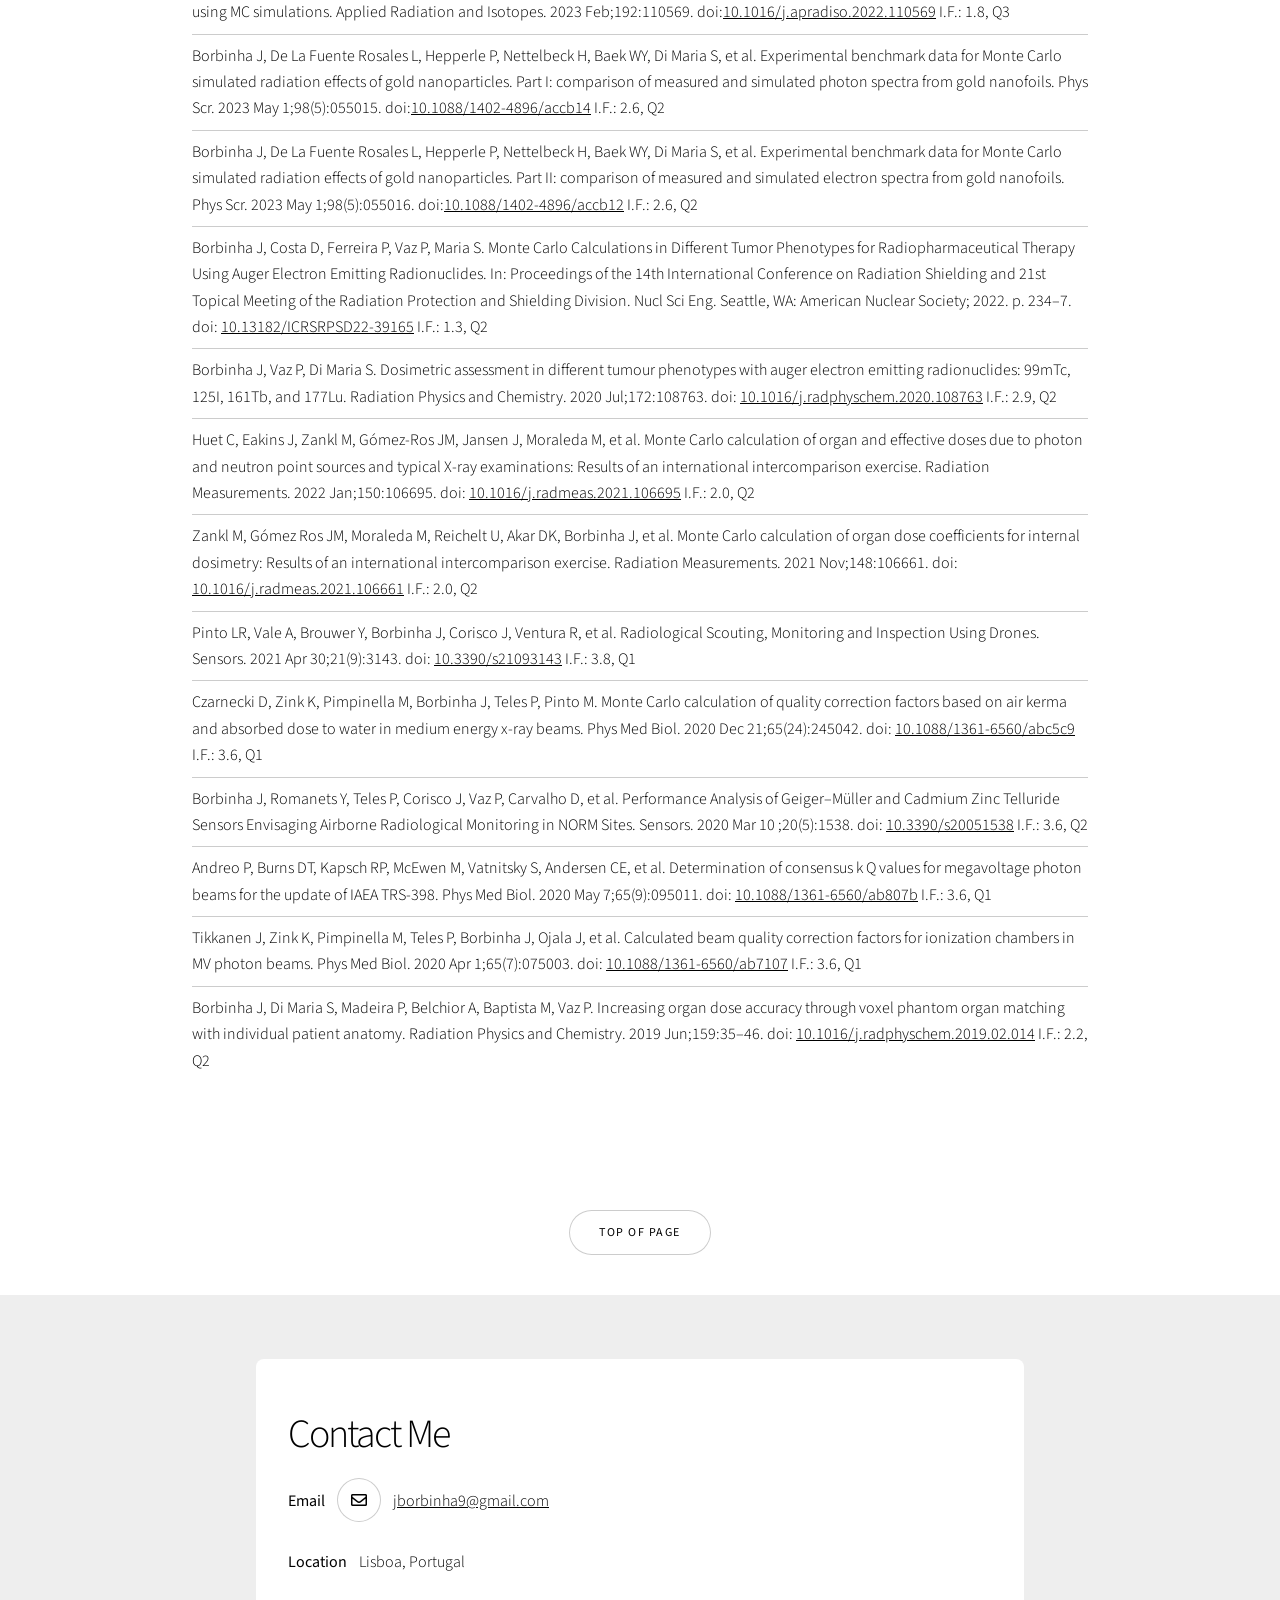
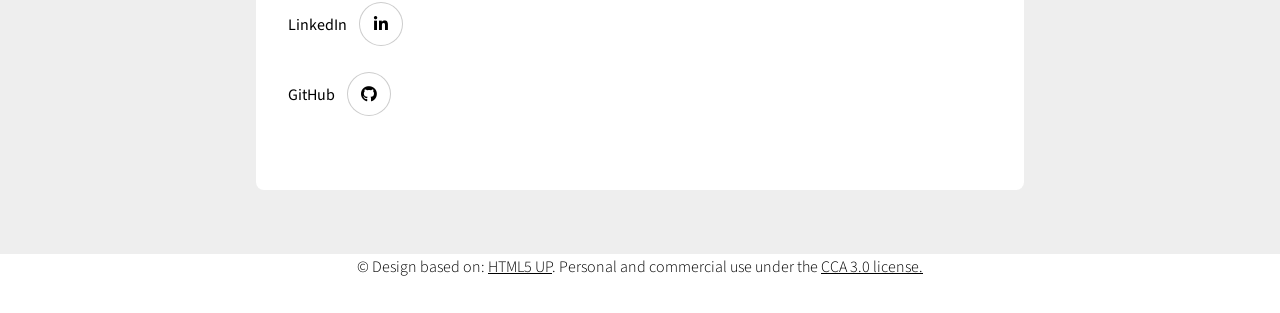
==== commit 4070d435: "Update index.html" ====
--- a/docs/index.html
+++ b/docs/index.html
@@ -23,8 +23,8 @@
 					<section class="banner style1 orient-left color6 content-align-left image-position-right halfscreen onload-image-fade-up onload-content-fade-up"> <!--- onload-content-fade-right --->
 						<div class="content">
 							<h1>Greetings! <br> I'm Jorge Borbinha!</h1>
-							<p class="major">I'm an Analyst & Quantitative Researcher, passionate 
-								about employing analytics, visualization and developing statistical models to translate 
+							<p class="major">I'm an Engineer and Quantitative Researcher, passionate 
+								about employing statistical analysis, visualization and developing computational models to translate 
 								complex data into strategic insights.
 							</p>
 							
@@ -49,24 +49,22 @@
 					<section class="wrapper style1 align-left">
 						<div class="inner">
 							<h2>About Me</h2>
-							<p class="major">I'm a results-driven and dedicated Analyst & Quantitative Researcher, with background in Engineering and 
-								7+ years of experience employing data analytics and developing statistical models to translate complex 
-								data into strategic insights.
-						    <br>I have strong programming expertise in Python, SQL, Fortran and C++, with hands-on experience in data analysis, 
+							<p class="major">I'm a results-driven Engineer and Quantitative Researcher, with background in Biomedicine and Physics. 
+								I have 7+ years of experience in predictive simulations, statistical analysis, and pipeline development. 
+							<br>I'm proficient in engineering production-grade Python models, Fortran and C++, with hands-on experience in data analysis, 
 							visualization and scientific libraries. 
 							<br>Furthermore, I have collaborated with regulatory bodies and health/radiation protection industry partners, planning 
 							experimental design/execution and ensuring legislative/regulatory compliance.
-							<br>I'm looking to apply my skills towards driving data-informed decision making that solves business problems and 
-							positively impacts modern economics.
+							<br>I am dedicated to applying advanced technical capabilities to solve complex commercial challenges and driving data-informed decision-making.
 							</p>
 
 								<div class="items style1 medium "> <!-- onscroll-fade-in -->
 								<section>
 									<span class="icon style2 major fa-save"> <h4> Programming Skills </h4> </span>
 									<ul>
-									<li> Python (Numpy, Pandas, Matplotlib, Seaborn, Scikit-learn)</li>
-									<li> PostgreSQL</li>
+									<li> Python (Numpy, Pandas, Matplotlib, Seaborn, SciPy)</li>
 									<li> Fortran</li>
+									<li> MATLAB</li>
 									<li> C++</li>
 									<li> R</li>
 									</ul>
@@ -74,7 +72,7 @@
 								<section>
 									<span class="icon solid style2 major fa-chart-bar"> <h4>Analytics & Technical Tools</h4> </span>
 									<ul>
-									<li> Statistical Analysis</li>
+									<li> Statistical Data Modeling and Regression</li>
 									<li> Data Wrangling, Extract Load Transform (ETL)</li>
 									<li> Data Visualization</li>
 									<li> Monte Carlo Simulation</li>
@@ -84,8 +82,8 @@
 								<section>
 									<span class="icon solid style2 major fa-plane"> <h4>Communication & Adaptability</h4> </span>
 		                            <ul>
-									<li>12+ technical articles published in peer-reviewed international journals</li>
-									<li>16+ technical/scientific presentations at international conferences</li>
+									<li>Scientific/technical writing (12+ technical articles published in peer-reviewed international journals)</li>
+									<li>Scientific/technical presentation (16+ technical/scientific presentations at international conferences)</li>
 									<li>Collaborated in national/international projects and conference organization</li>
 								    </ul>
 								</section>
@@ -239,7 +237,7 @@
 				<!-- Back to top button -->
 					<section class="wrapper style1 align-center">
 						<div class="inner medium">
-							<a href="https://jorgeborbinha.github.io" class="button"> TOP OF PAGE </a>
+							<a href="https://jorge-borbinha.github.io" class="button"> TOP OF PAGE </a>
 						</div>
 					</section>
 
@@ -280,4 +278,4 @@
 
 	</body>
 	<!-- HTML5 UP | html5up.net | @ajlkn -->
-</html>+</html>
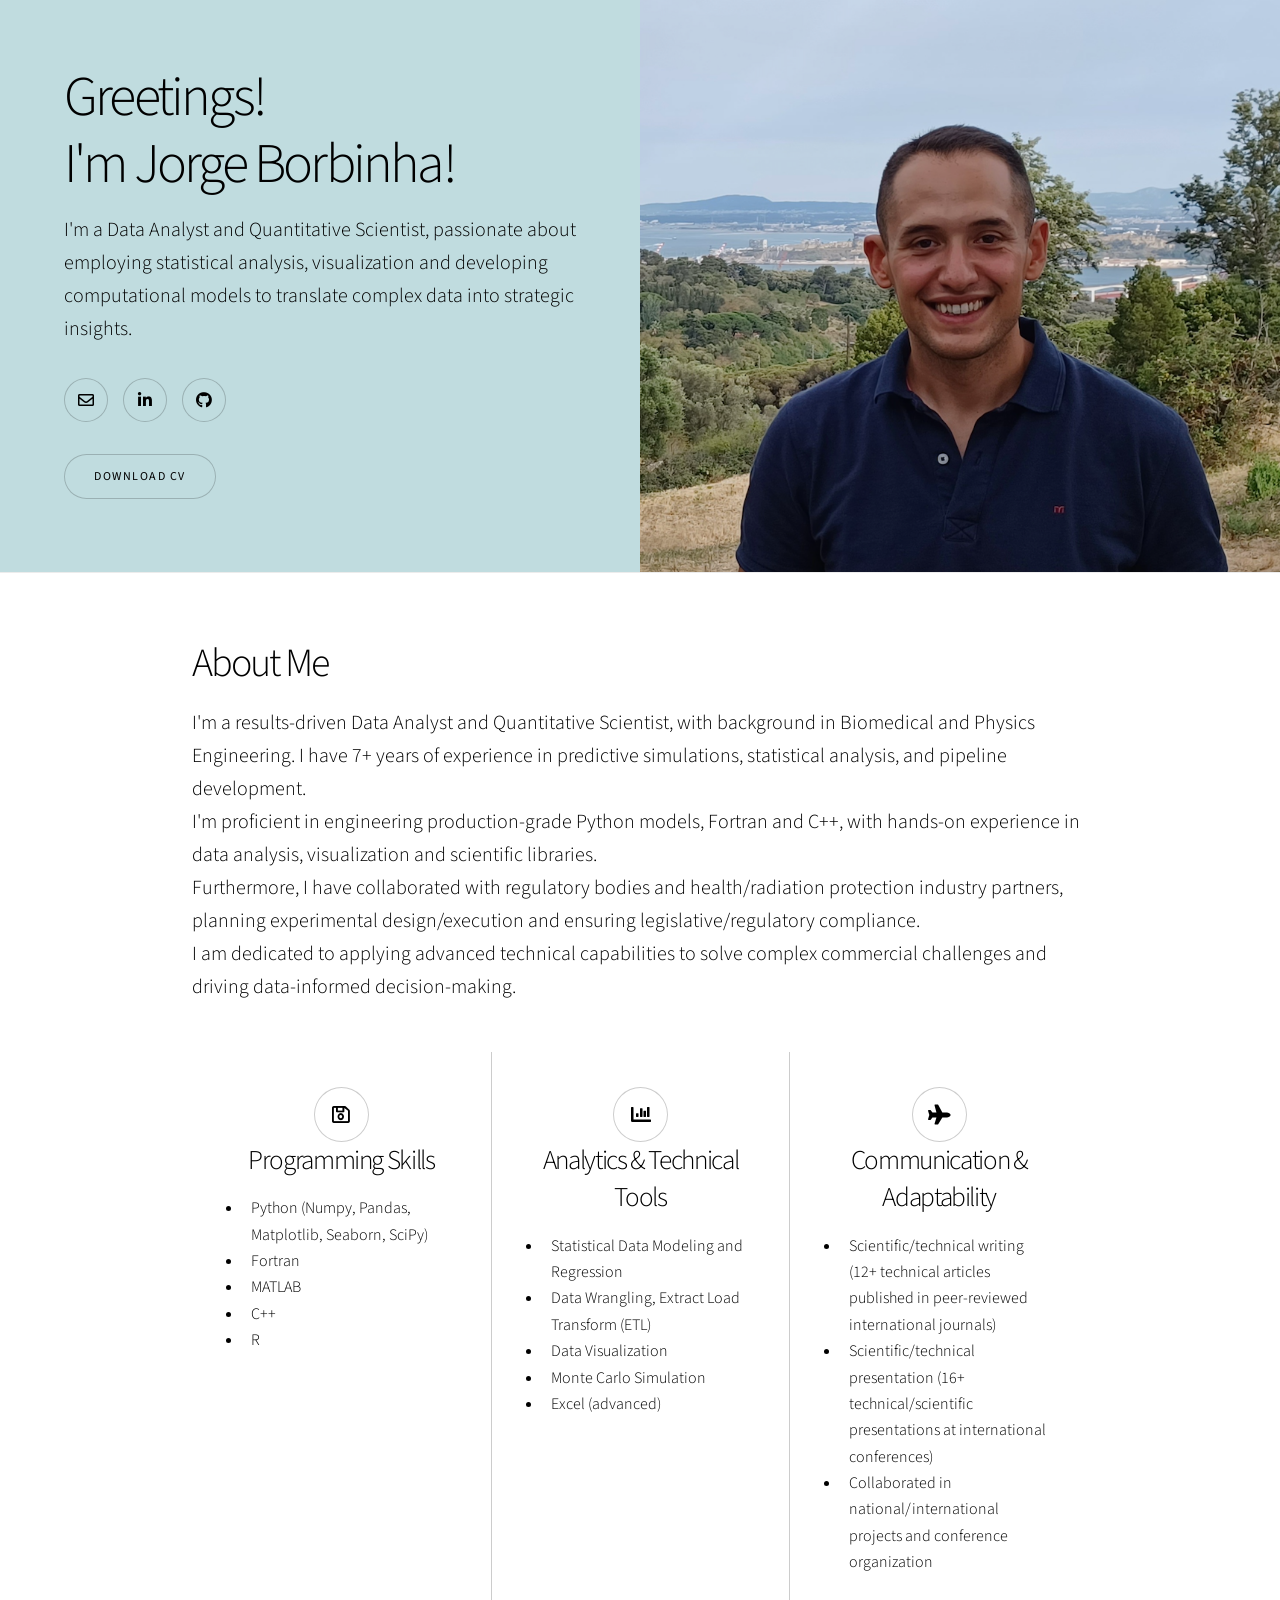
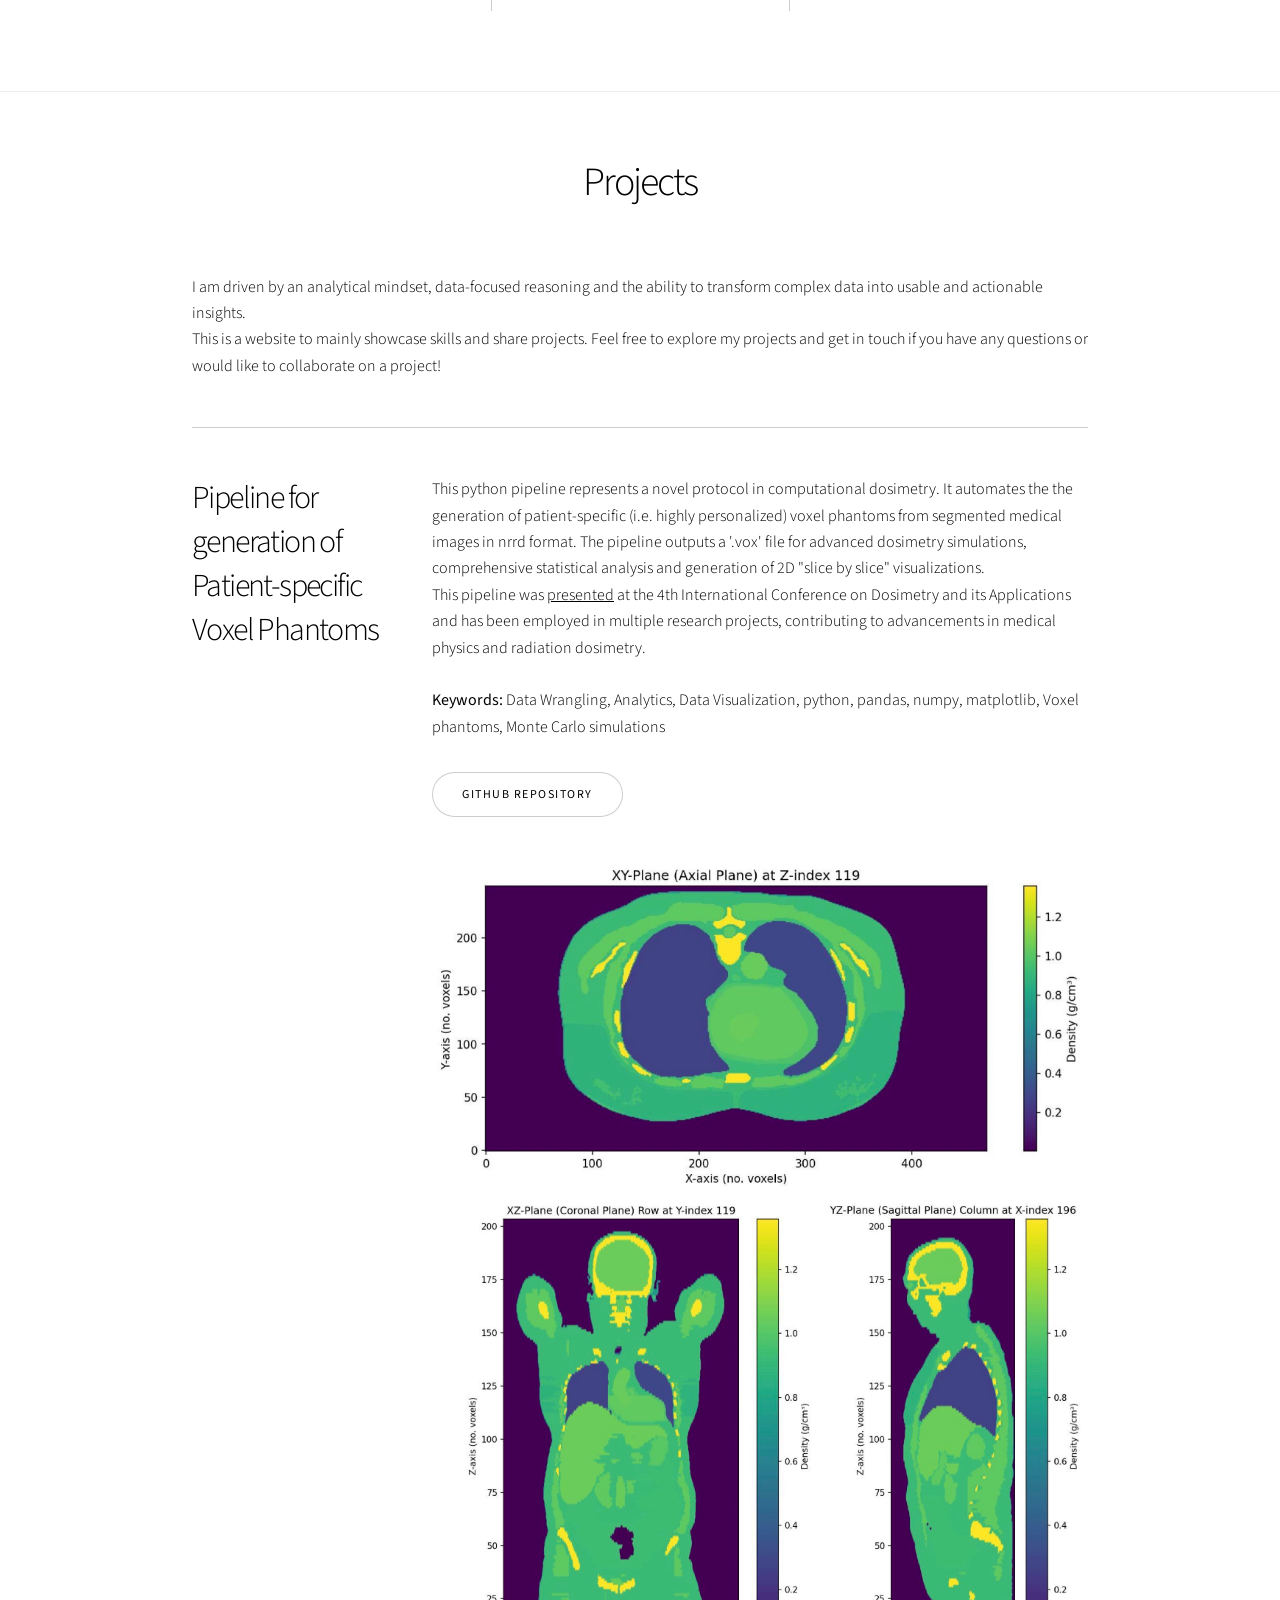
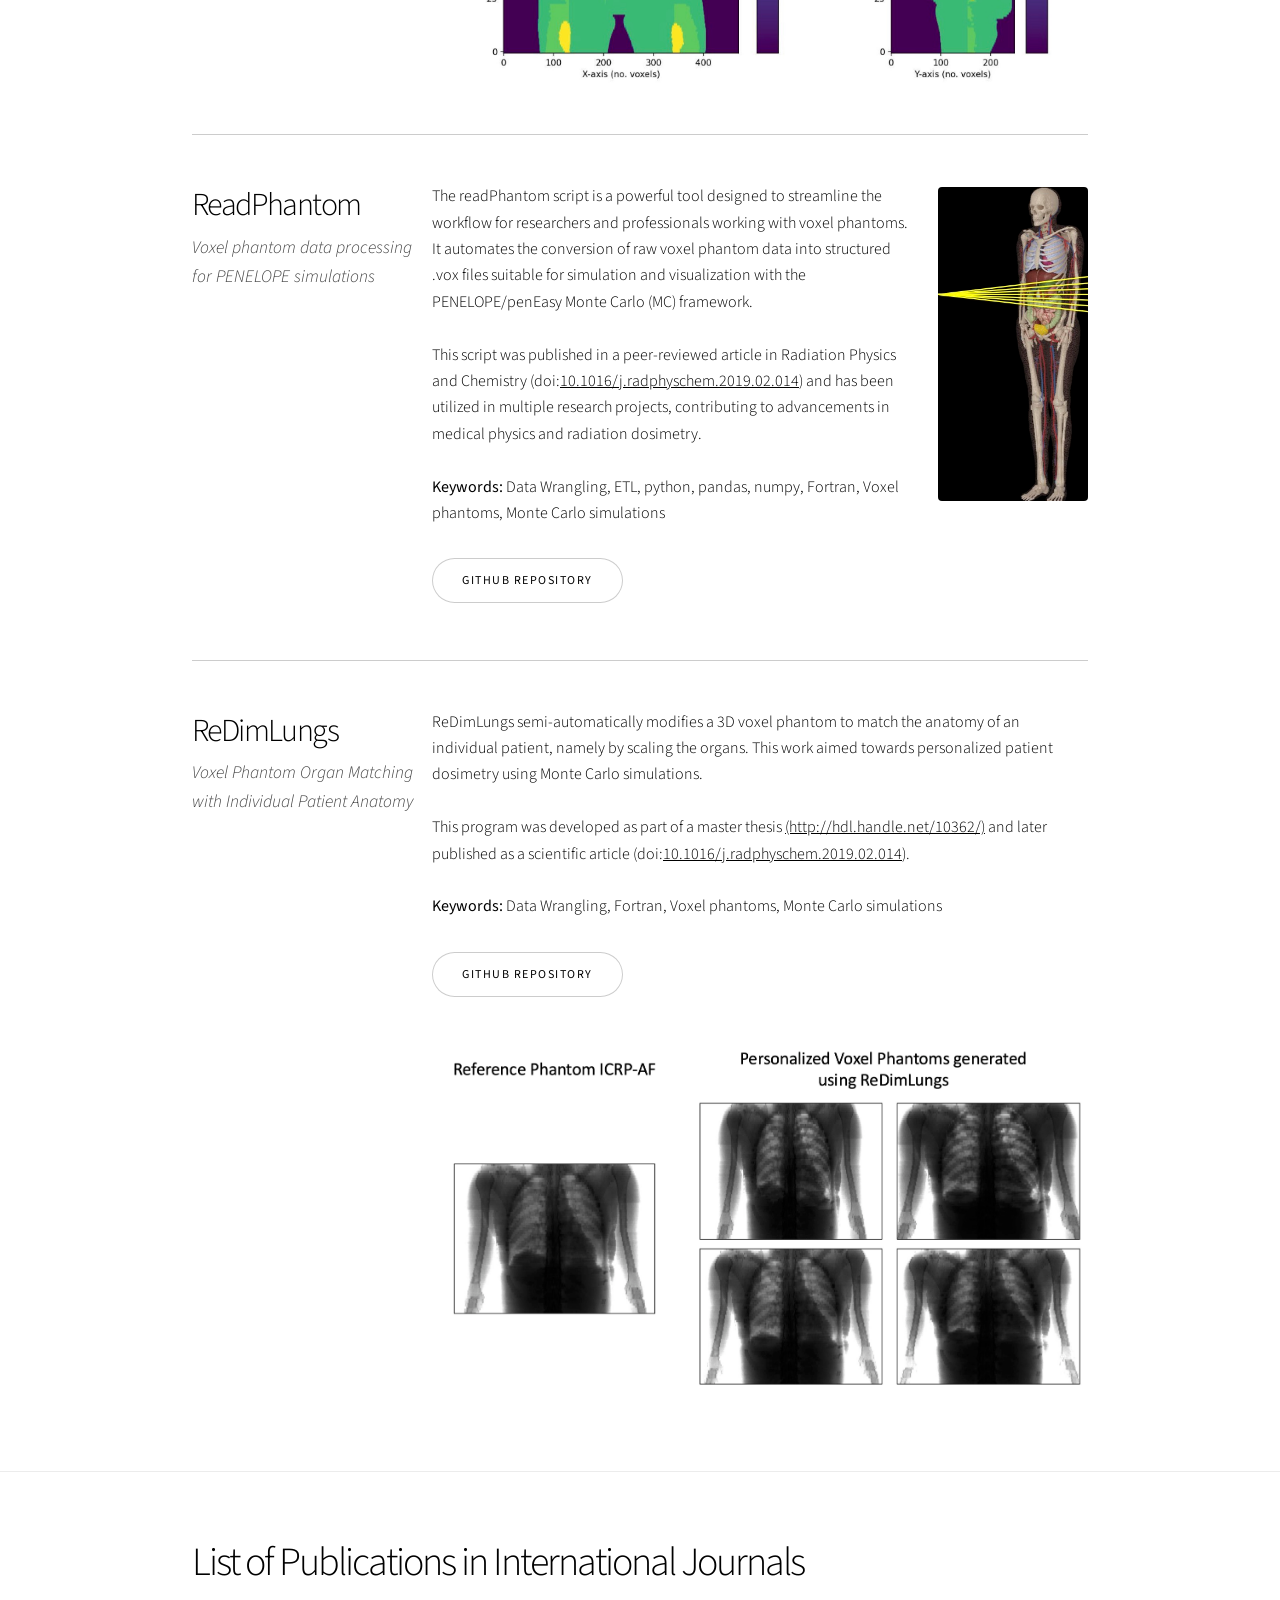
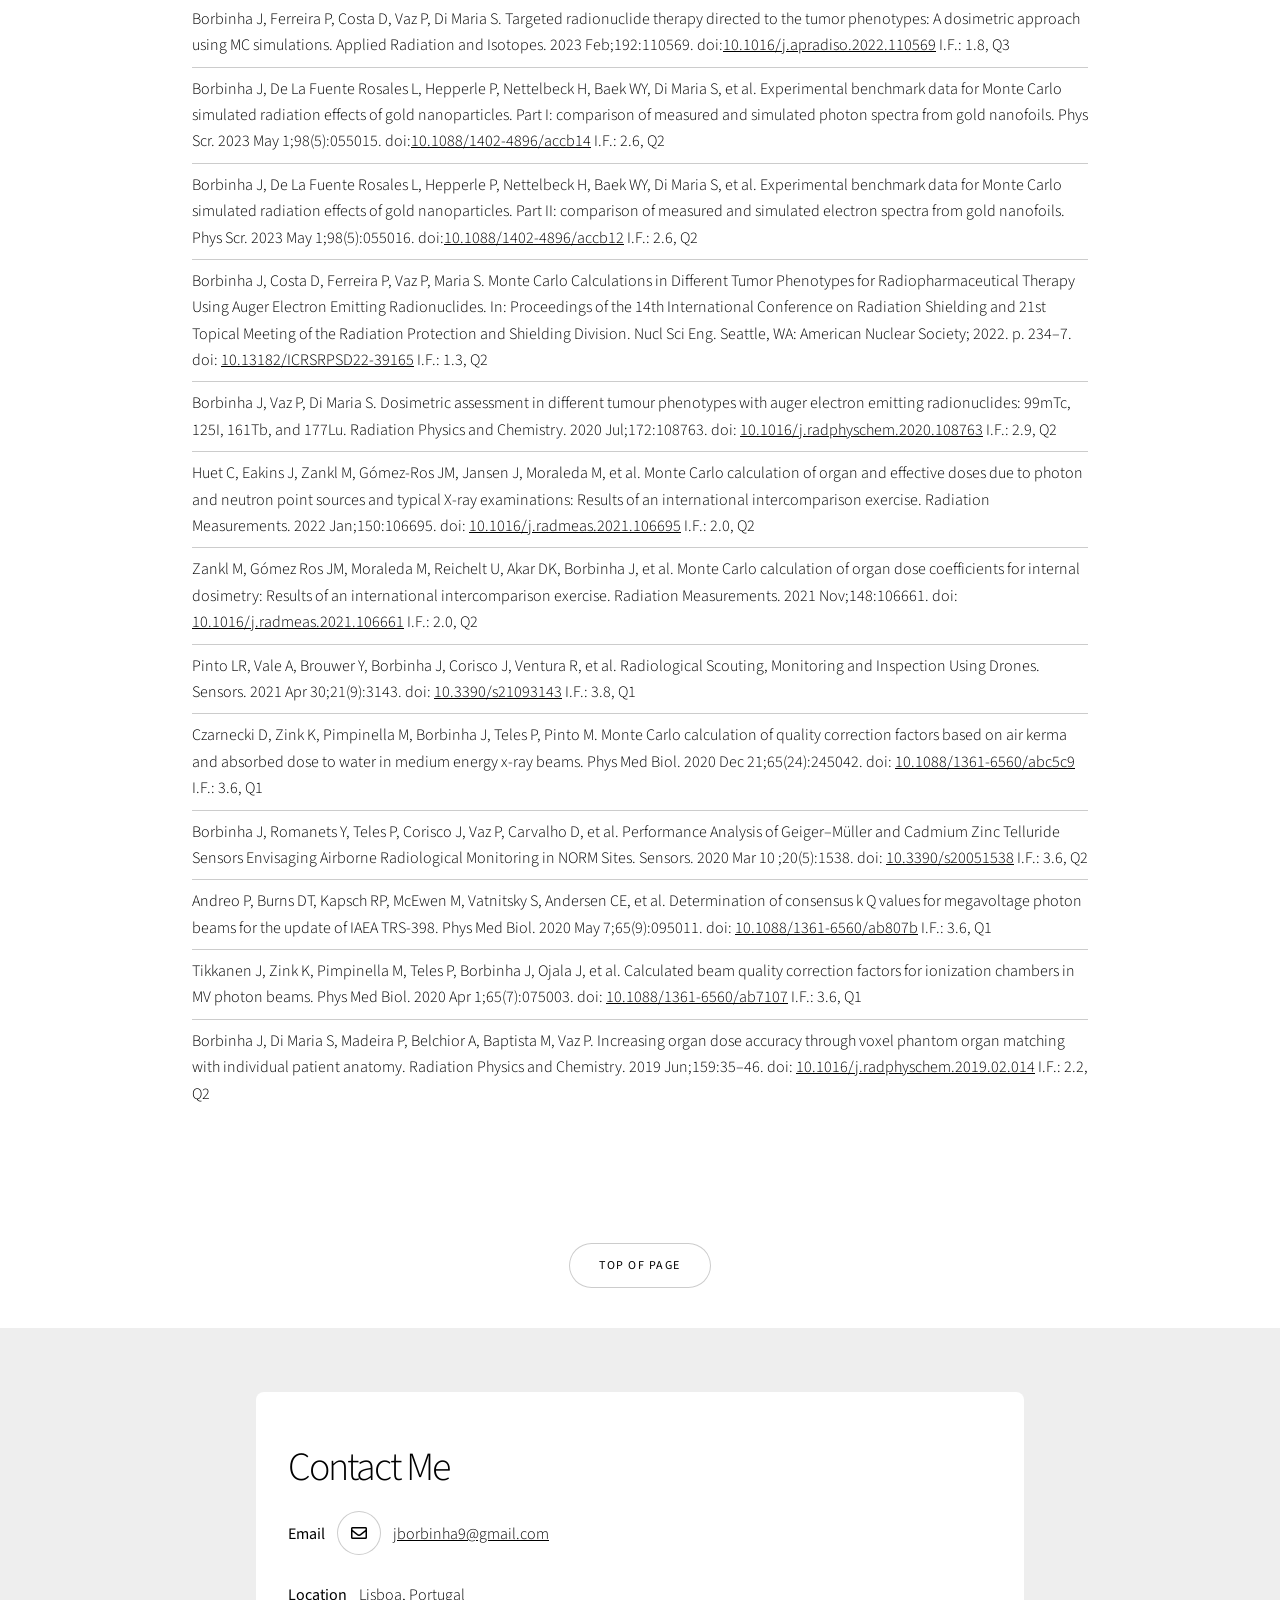
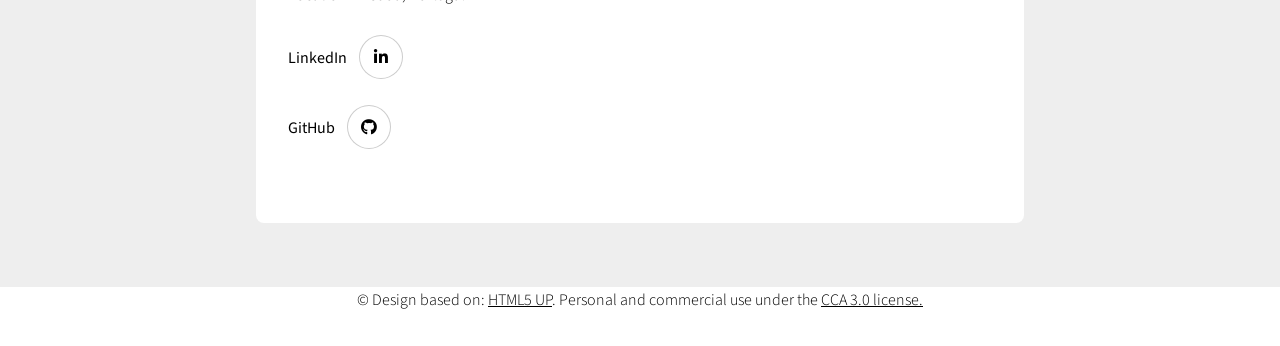
==== commit 3ca9cb50: "Update print statement from 'Hello' to 'Goodbye'" ====
--- a/docs/index.html
+++ b/docs/index.html
@@ -23,7 +23,7 @@
 					<section class="banner style1 orient-left color6 content-align-left image-position-right halfscreen onload-image-fade-up onload-content-fade-up"> <!--- onload-content-fade-right --->
 						<div class="content">
 							<h1>Greetings! <br> I'm Jorge Borbinha!</h1>
-							<p class="major">I'm an Engineer and Quantitative Researcher, passionate 
+							<p class="major">I'm a Data Analyst and Quantitative Scientist, passionate 
 								about employing statistical analysis, visualization and developing computational models to translate 
 								complex data into strategic insights.
 							</p>
@@ -49,7 +49,7 @@
 					<section class="wrapper style1 align-left">
 						<div class="inner">
 							<h2>About Me</h2>
-							<p class="major">I'm a results-driven Engineer and Quantitative Researcher, with background in Biomedicine and Physics. 
+							<p class="major">I'm a results-driven Data Analyst and Quantitative Scientist, with background in Biomedical and Physics Engineering. 
 								I have 7+ years of experience in predictive simulations, statistical analysis, and pipeline development. 
 							<br>I'm proficient in engineering production-grade Python models, Fortran and C++, with hands-on experience in data analysis, 
 							visualization and scientific libraries. 
